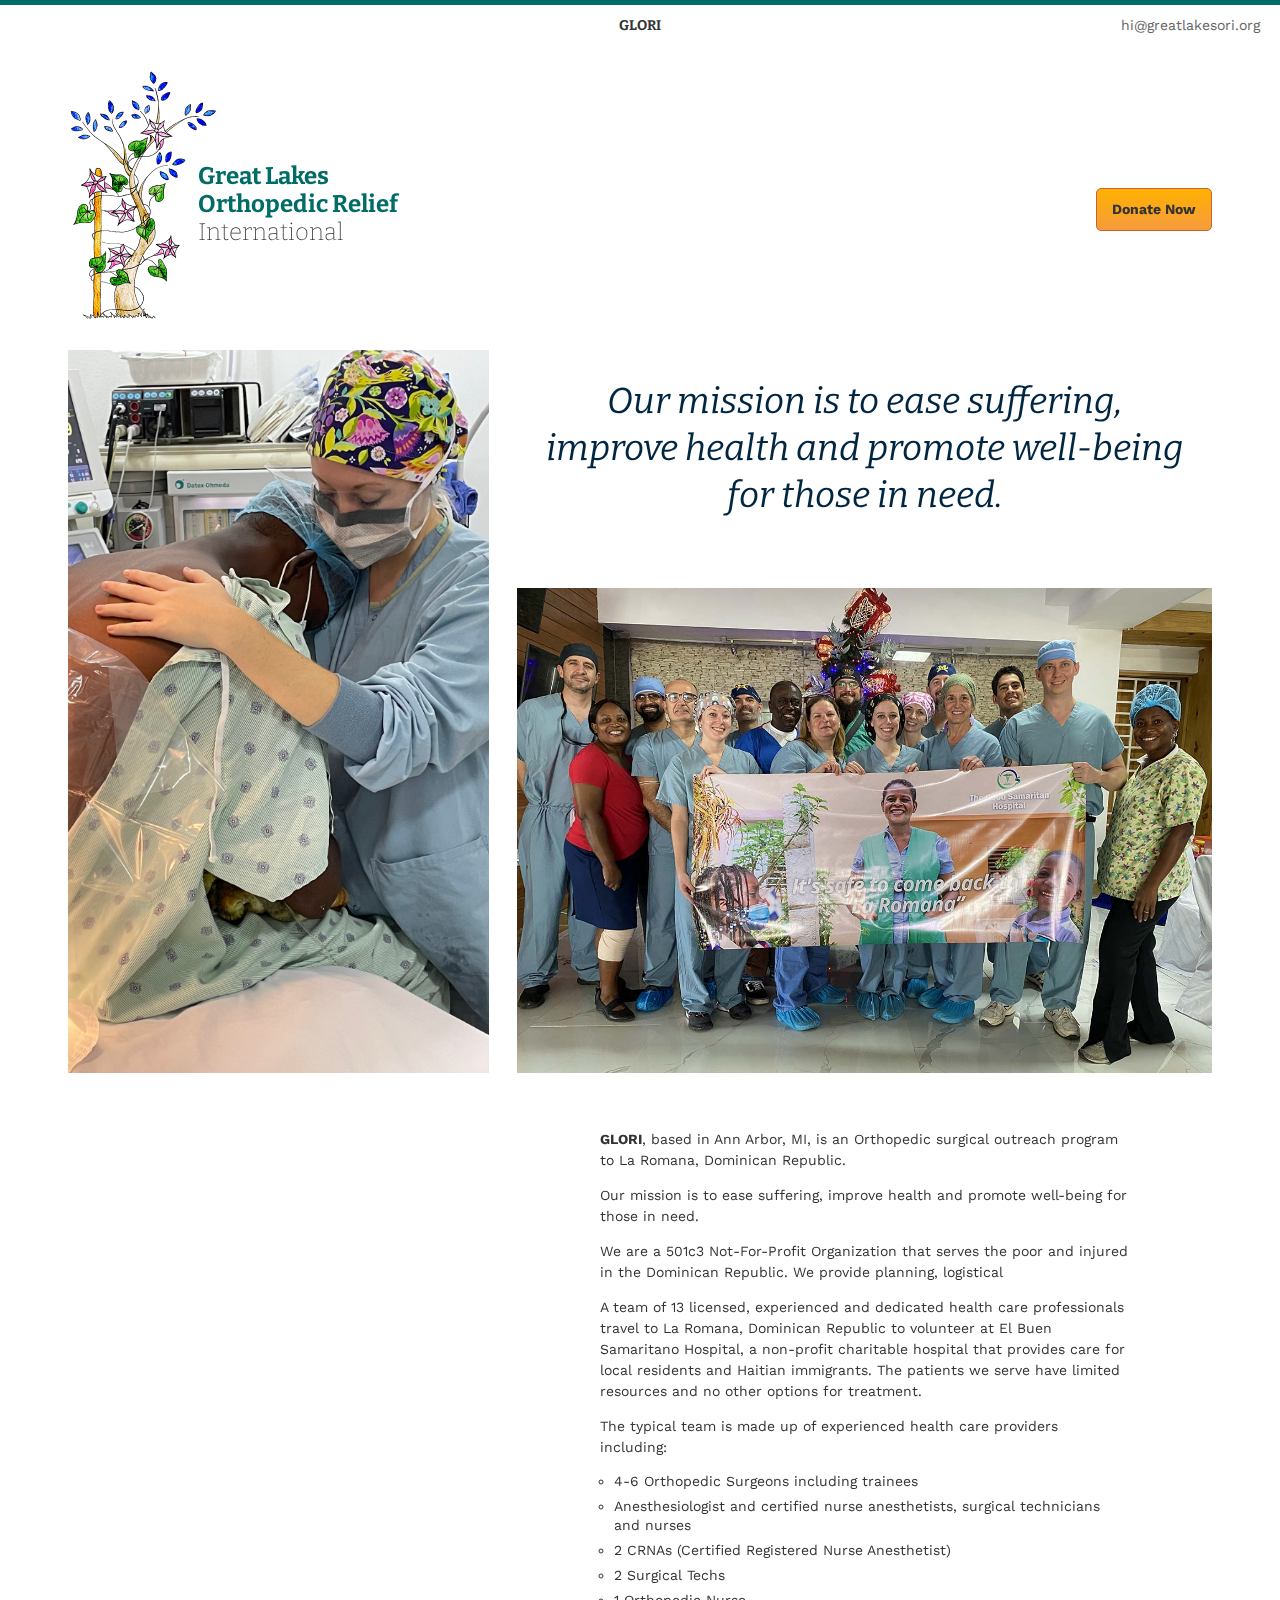
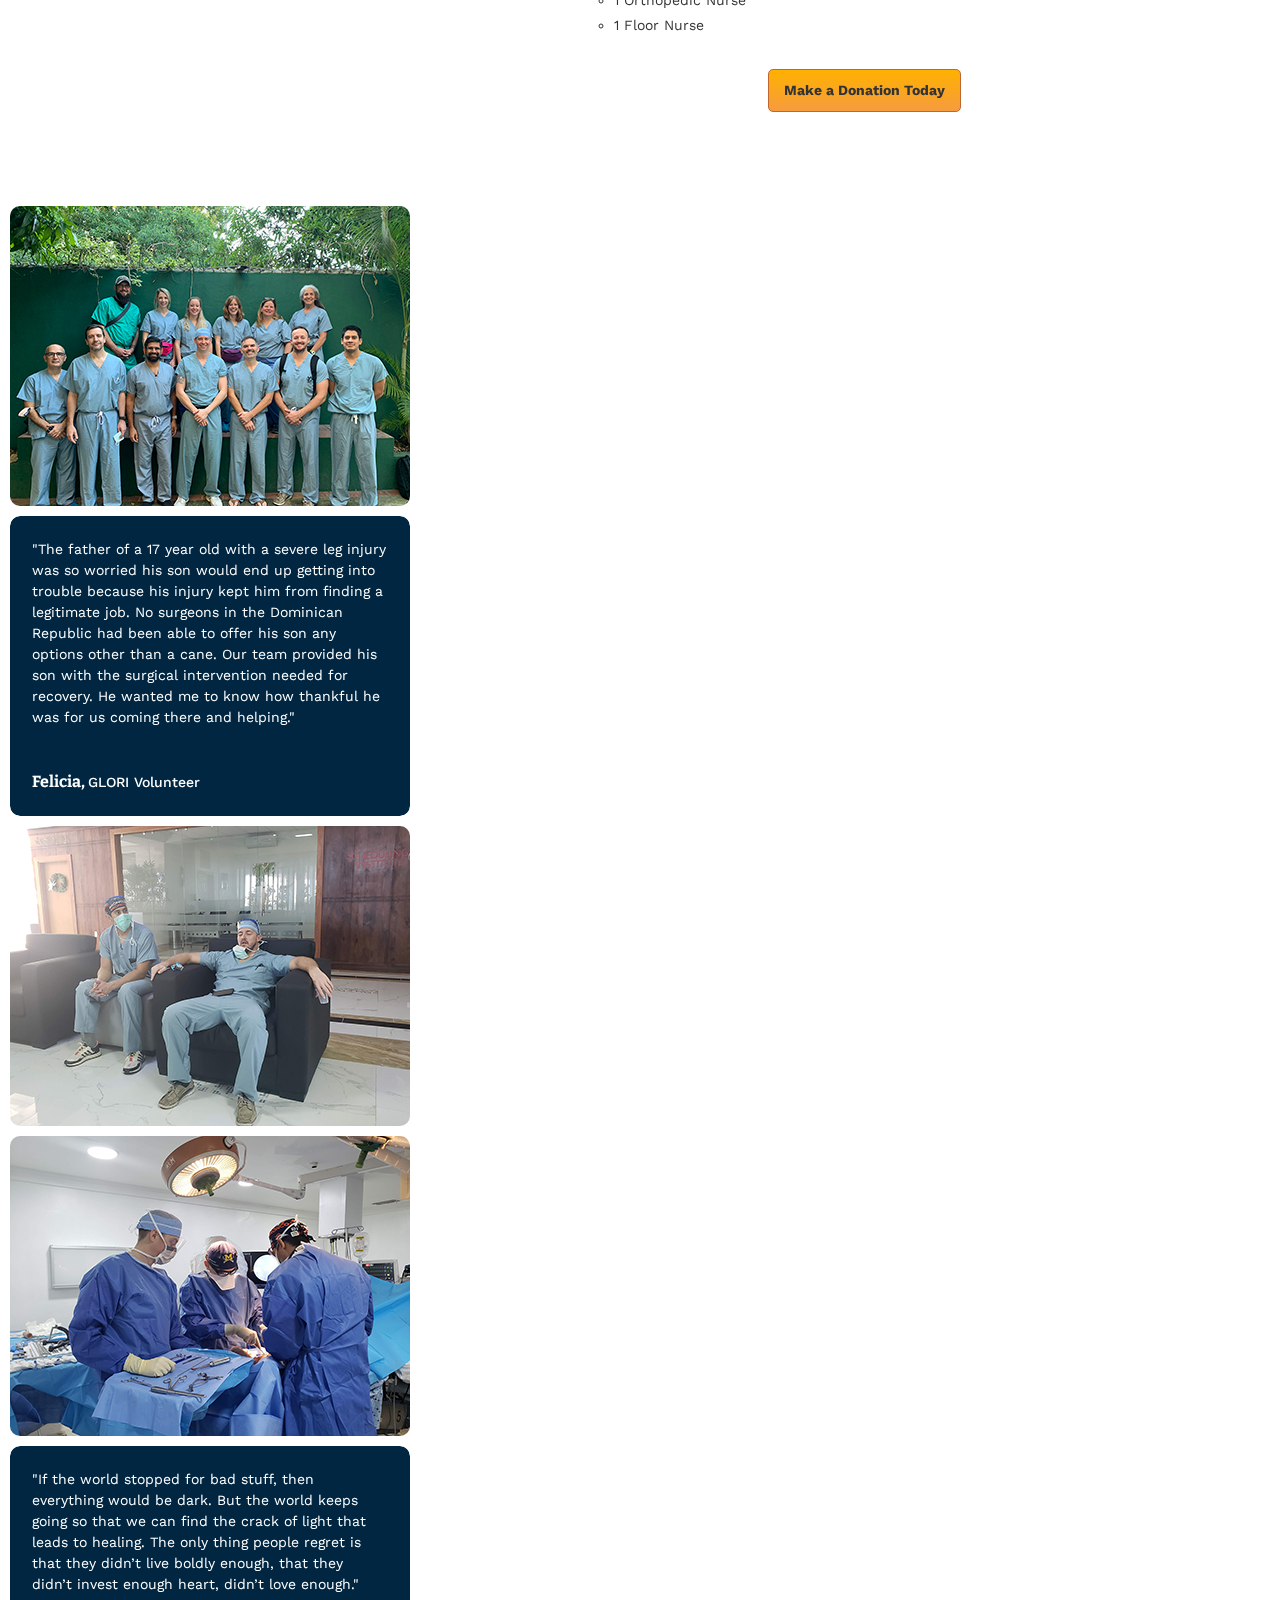
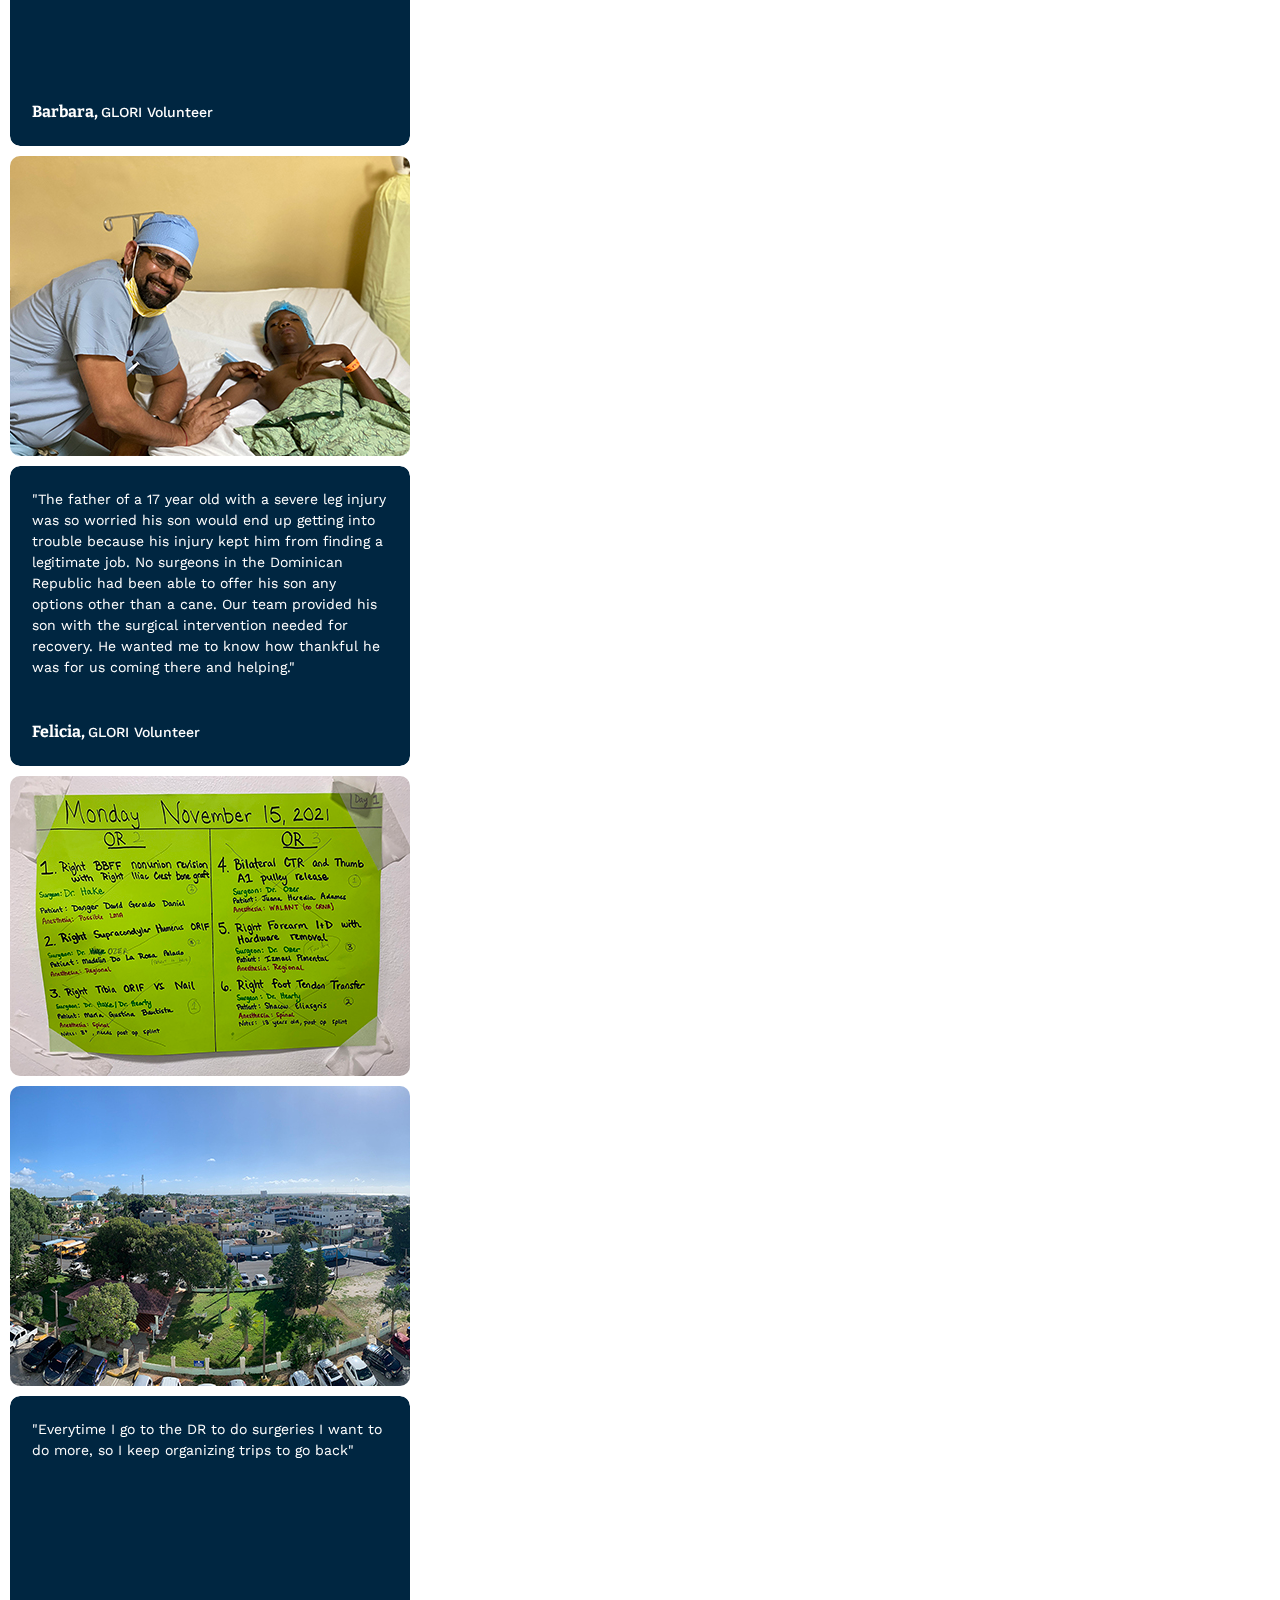
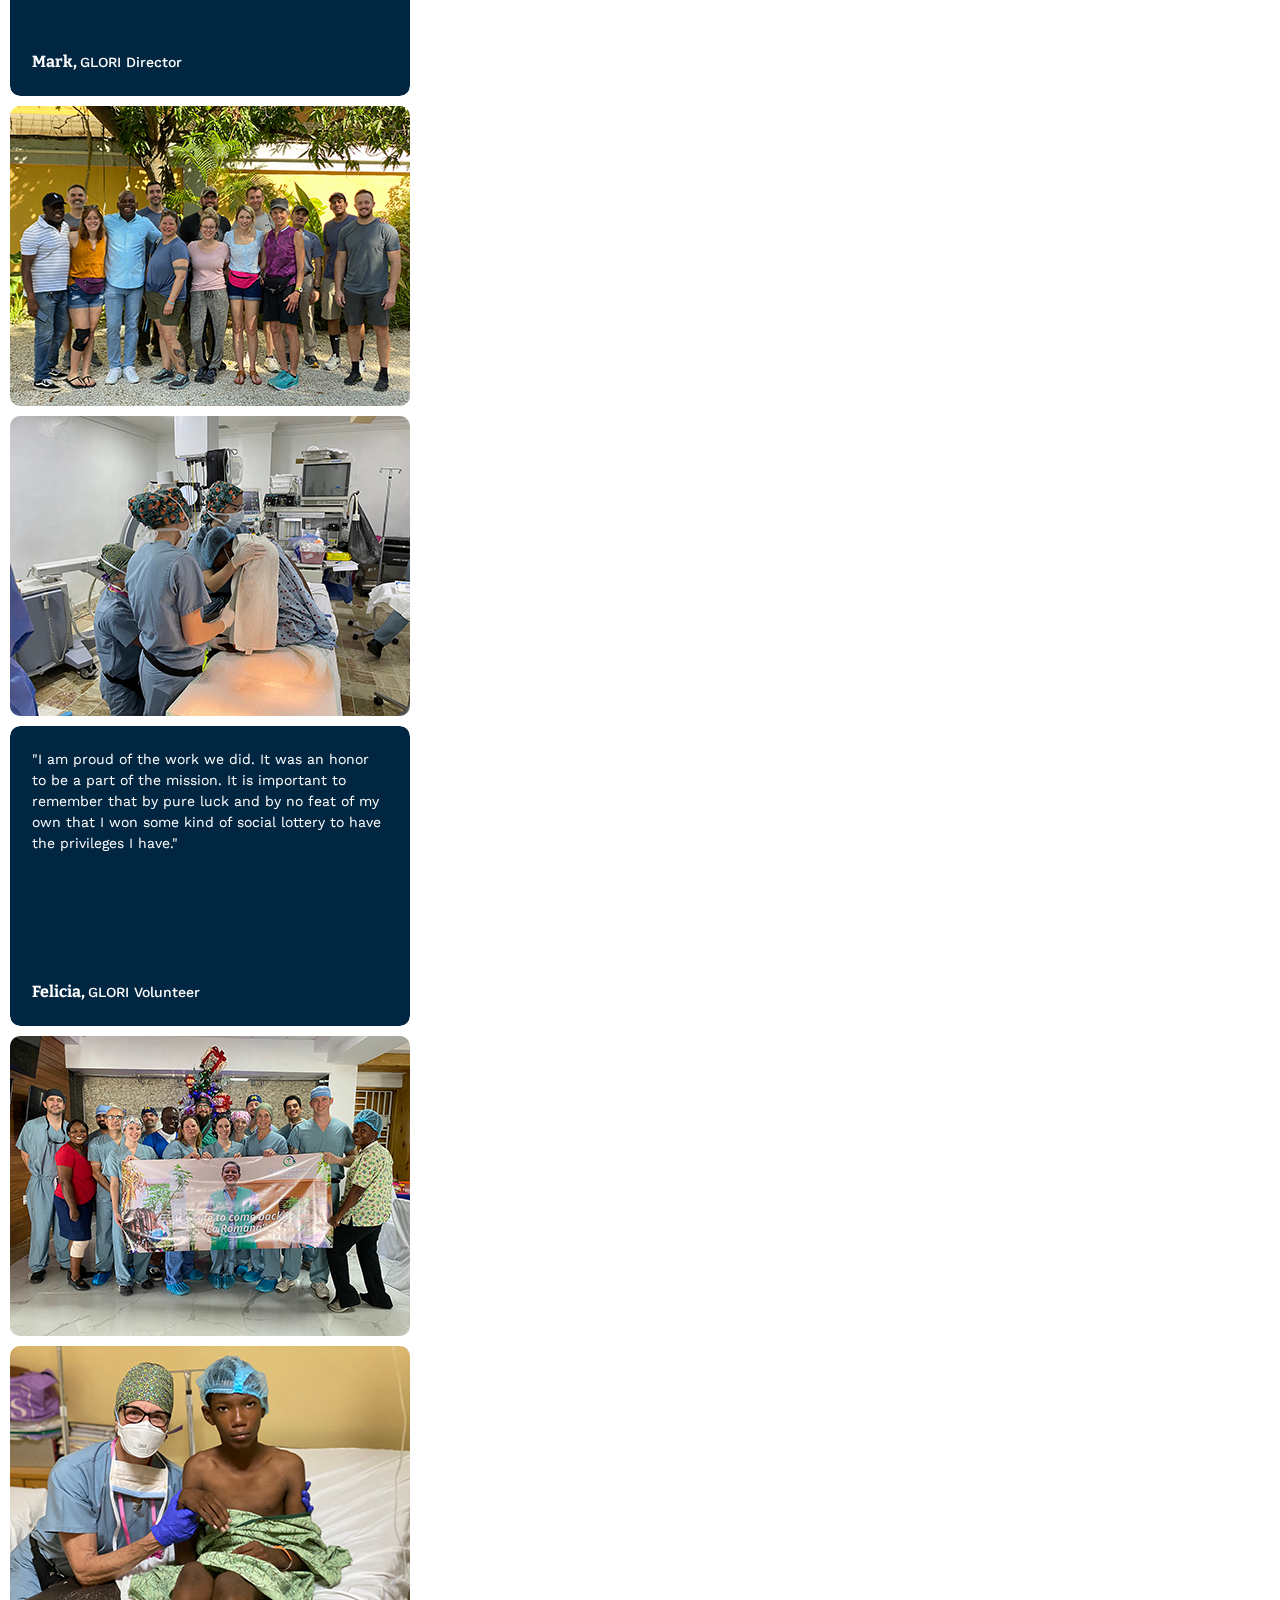
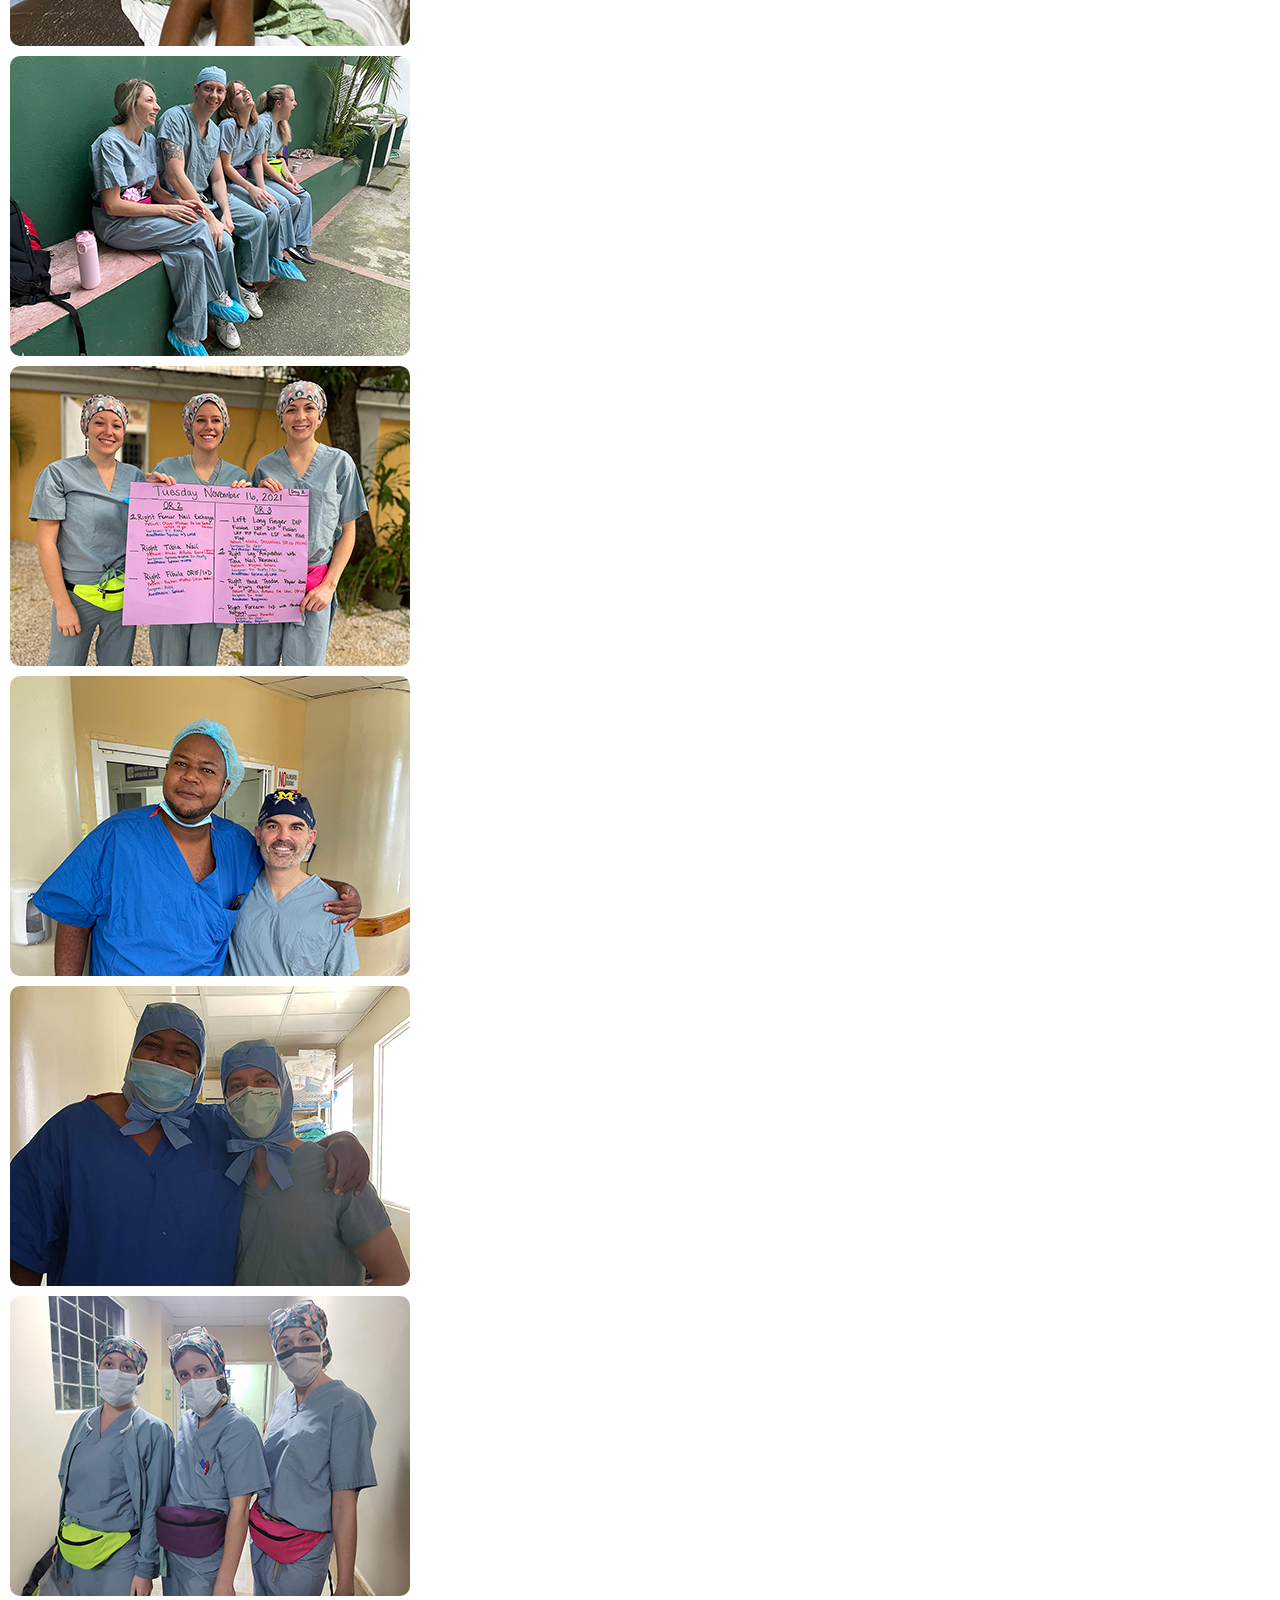
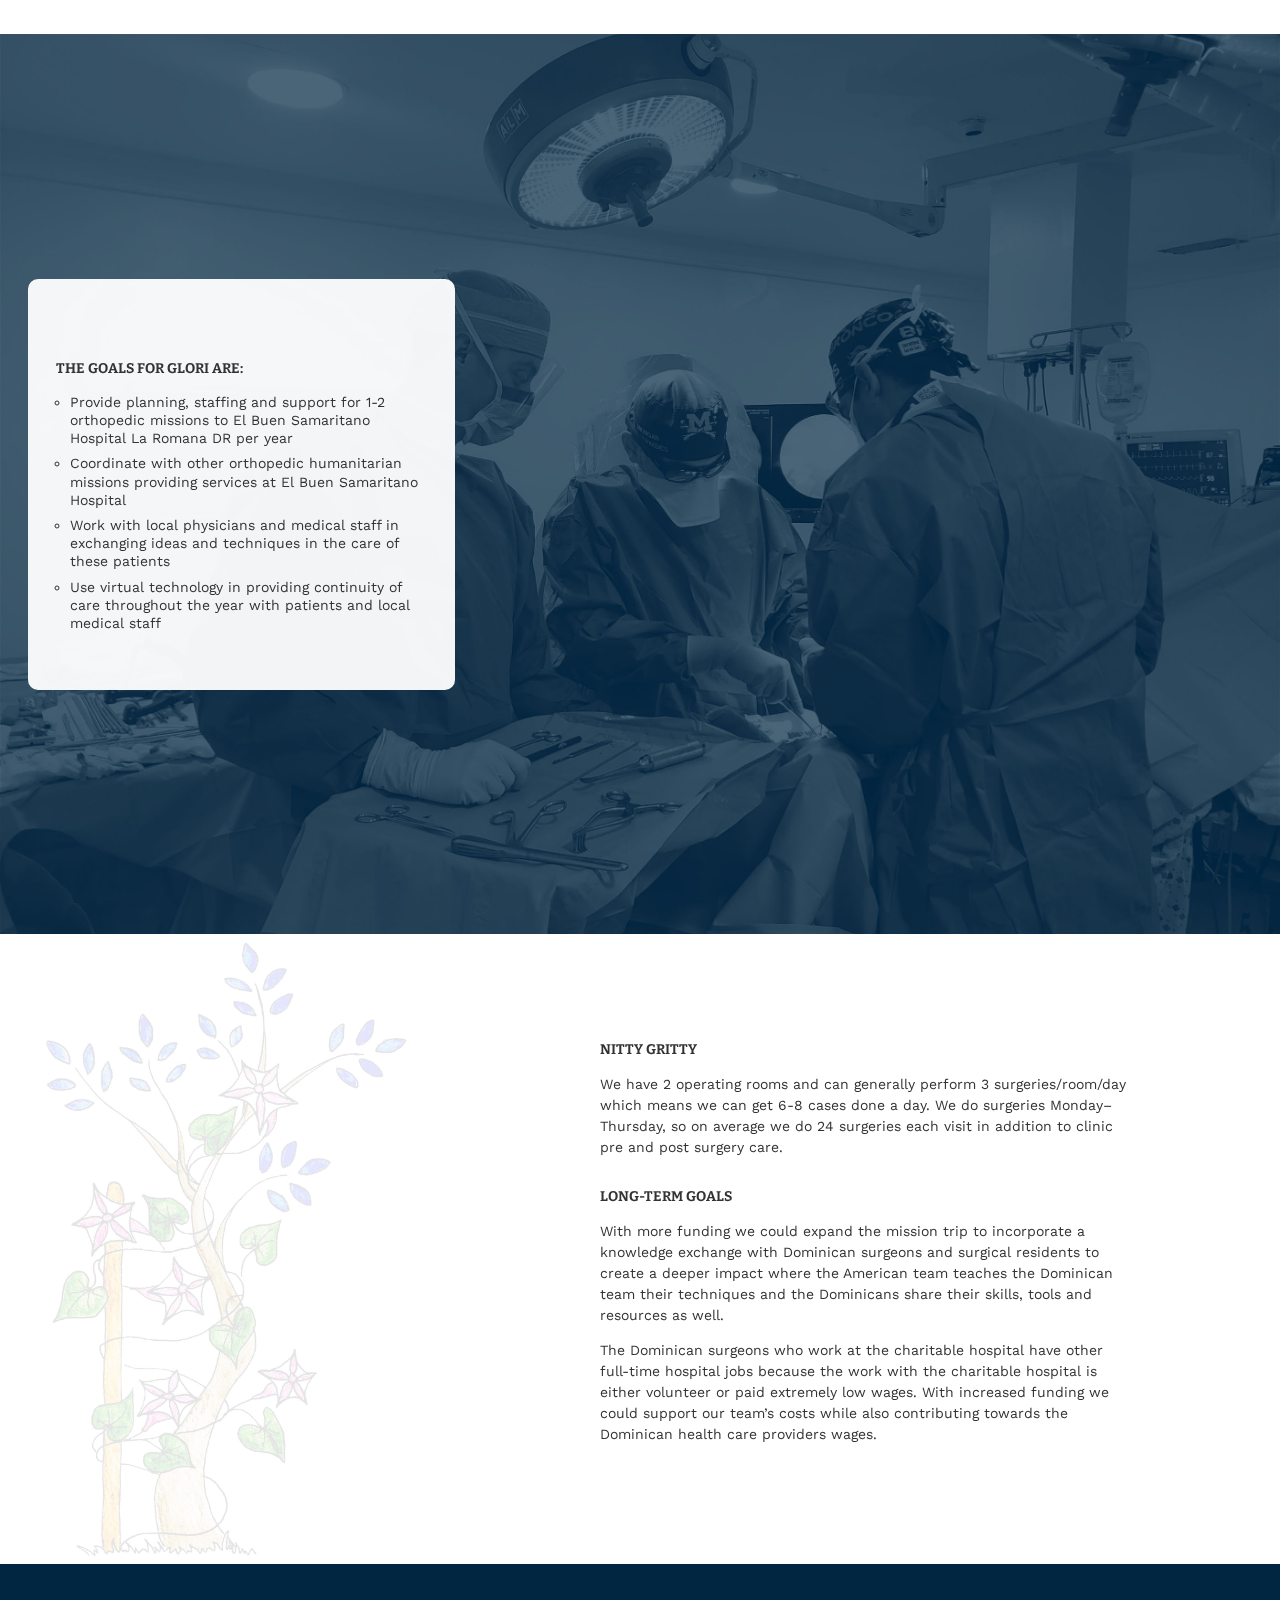
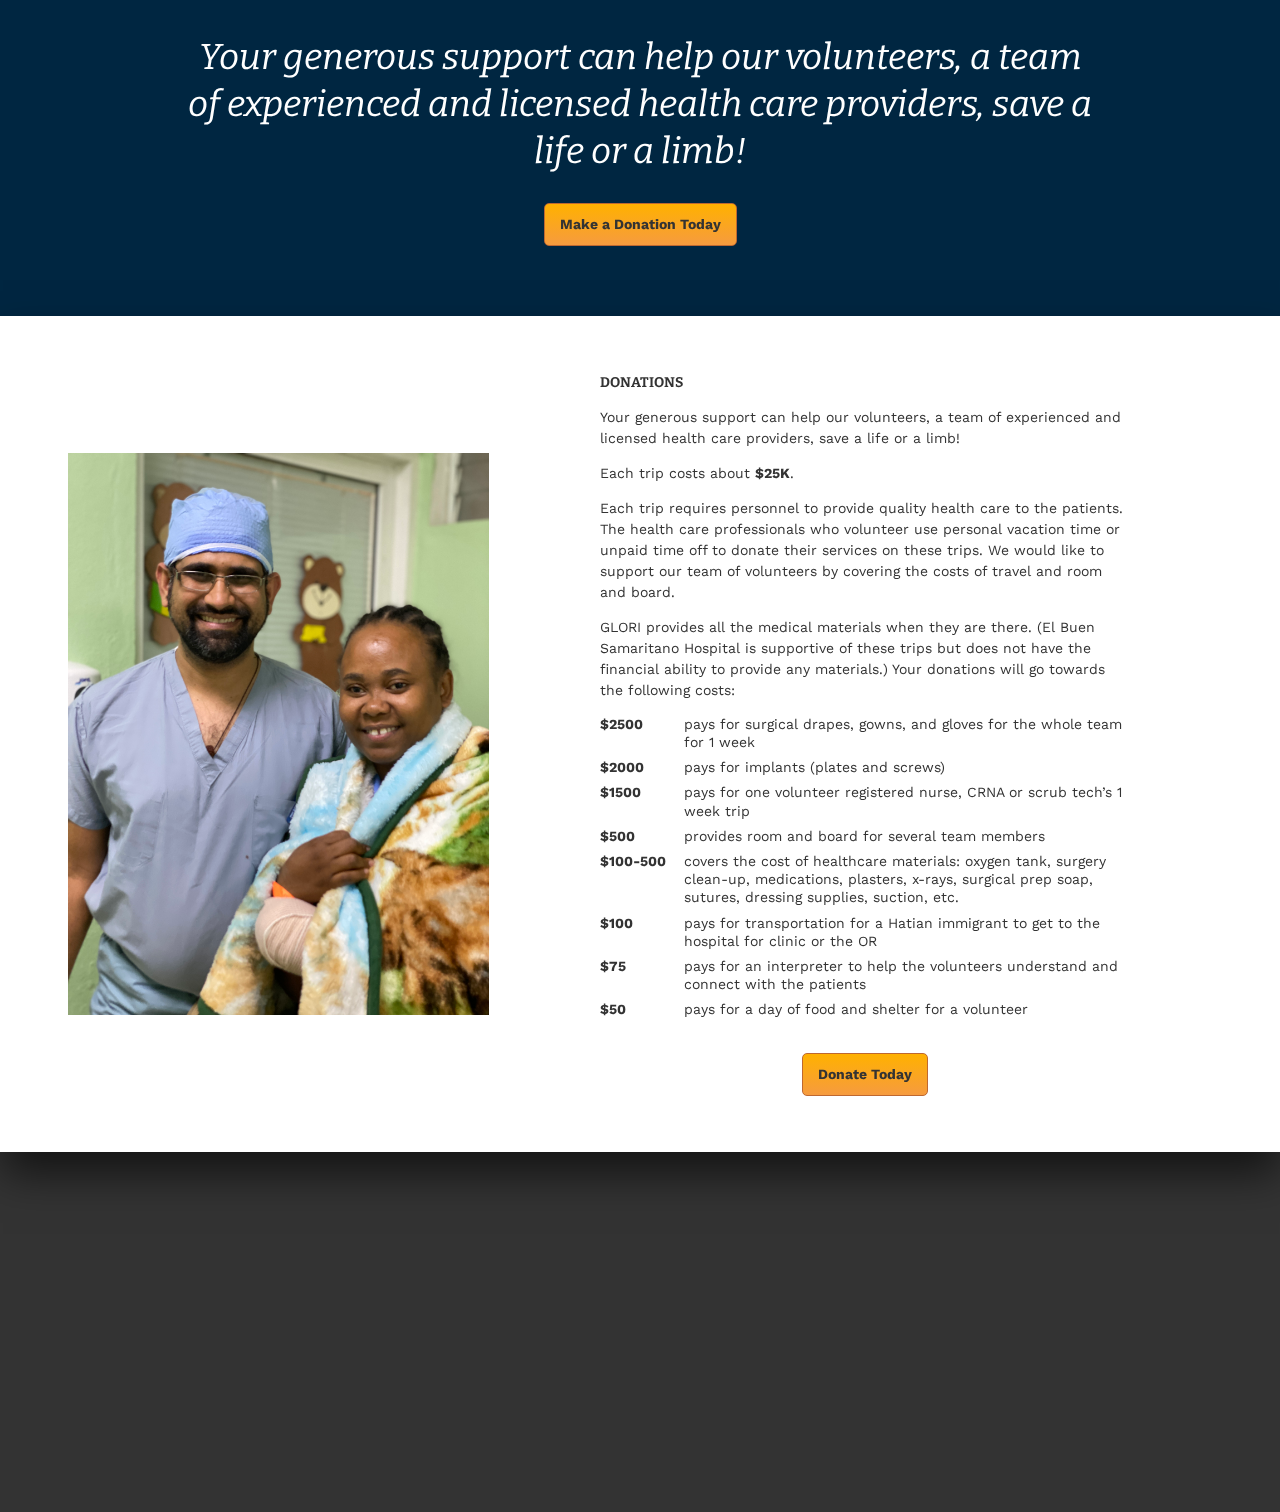
==== index.html @ 38603eef "first commit" ====
<!DOCTYPE html>
<html lang="en">
  <head>
    <meta charset="UTF-8" />
    <meta http-equiv="X-UA-Compatible" content="IE=edge" />
    <meta name="viewport" content="width=device-width, initial-scale=1.0" />
    <link rel="stylesheet" href="css/base.css" />
    <link
      rel="stylesheet"
      href="https://unpkg.com/flickity@2/dist/flickity.min.css"
    />
    <link
      rel="stylesheet"
      href="https://unpkg.com/flickity-fullscreen@2/fullscreen.css"
    />

    <link rel="stylesheet" href="css/styles.css" />
    <title>Great Lakes Orthopedic Relief International</title>
  </head>
  <body>
    <nav>
      <h2 class="name">GLORI</h2>
      <a
        href="mailto:hi@greatlakesori.org?subject=GLORI%3A%20Great%20Lakes%20Orthopedic%20Relief%20Internationl"
        >hi@greatlakesori.org</a
      >
    </nav>
    <main>
      <div class="page">
        <header class="max-width">
          <div class="logo">
            <img src="/assets/logo.png" alt="GLORI Logo" />
            <h1>
              Great Lakes <br />Orthopedic Relief<br />
              <span class="int">International</span>
            </h1>
          </div>

          <a
            href="https://www.paypal.com/donate/?hosted_button_id=SS9TDSEBS4SQ6"
            target="_blank"
            class="button"
            >Donate Now</a
          >
        </header>
      </div>

      <div class="page">
        <div class="grid max-width">
          <img class="tender" src="assets/01.jpg" alt="Tender Moment" />
          <img
            class="safe"
            src="assets/safetocomeback.jpg"
            alt="Safe to come back"
          />
          <div class="mission">
            <p>
              Our mission is to ease suffering, improve health and promote
              well-being for those in need.
            </p>
          </div>
          <div class="about-text">
            <p>
              <strong>GLORI</strong>, based in Ann Arbor, MI, is an Orthopedic
              surgical outreach program to La Romana, Dominican Republic.
            </p>

            <p>
              Our mission is to ease suffering, improve health and promote
              well-being for those in need.
            </p>

            <p>
              We are a 501c3 Not-For-Profit Organization that serves the poor
              and injured in the Dominican Republic. We provide planning,
              logistical
            </p>
            <p>
              A team of 13 licensed, experienced and dedicated health care
              professionals travel to La Romana, Dominican Republic to volunteer
              at El Buen Samaritano Hospital, a non-profit charitable hospital
              that provides care for local residents and Haitian immigrants. The
              patients we serve have limited resources and no other options for
              treatment.
            </p>
            <p>
              The typical team is made up of experienced health care providers
              including:
            </p>
            <ul>
              <li>4-6 Orthopedic Surgeons including trainees</li>
              <li>
                Anesthesiologist and certified nurse anesthetists, surgical
                technicians and nurses
              </li>
              <li>2 CRNAs (Certified Registered Nurse Anesthetist)</li>
              <li>2 Surgical Techs</li>
              <li>1 Orthopedic Nurse</li>
              <li>1 Floor Nurse</li>
            </ul>

            <div class="donate margin-center">
              <a
                href="https://www.paypal.com/donate/?hosted_button_id=SS9TDSEBS4SQ6"
                target="_blank"
                class="button"
                >Make a Donation Today</a
              >
            </div>
          </div>
        </div>
      </div>

      <div class="page">
        <section class="slideshow">
          <div class="main-carousel"></div>
        </section>
      </div>

      <div class="page">
        <section class="donate-section">
          <div class="goals">
            <div class="goals-container">
              <h3>The goals for GLORI are:</h3>
              <ul>
                <li>
                  Provide planning, staffing and support for 1-2 orthopedic
                  missions to El Buen Samaritano Hospital La Romana DR per year
                </li>

                <li>
                  Coordinate with other orthopedic humanitarian missions
                  providing services at El Buen Samaritano Hospital
                </li>

                <li>
                  Work with local physicians and medical staff in exchanging
                  ideas and techniques in the care of these patients
                </li>

                <li>
                  Use virtual technology in providing continuity of care
                  throughout the year with patients and local medical staff
                </li>
              </ul>
            </div>
          </div>
        </section>
      </div>

      <div class="page">
        <section class="max-width nitty-gritty">
          <div class="more-info">
            <h3>Nitty Gritty</h3>

            <p>
              We have 2 operating rooms and can generally perform 3
              surgeries/room/day which means we can get 6-8 cases done a day. We
              do surgeries Monday–Thursday, so on average we do 24 surgeries
              each visit in addition to clinic pre and post surgery care.
            </p>
            <h3>Long-term Goals</h3>
            <p>
              With more funding we could expand the mission trip to incorporate
              a knowledge exchange with Dominican surgeons and surgical
              residents to create a deeper impact where the American team
              teaches the Dominican team their techniques and the Dominicans
              share their skills, tools and resources as well.
            </p>
            <p>
              The Dominican surgeons who work at the charitable hospital have
              other full-time hospital jobs because the work with the charitable
              hospital is either volunteer or paid extremely low wages. With
              increased funding we could support our team’s costs while also
              contributing towards the Dominican health care providers wages.
            </p>
          </div>
        </section>
      </div>

      <section class="quote">
        <p>
          Your generous support can help our volunteers, a team of experienced
          and licensed health care providers, save a life or a limb!
        </p>
        <div class="donate margin-center">
          <a
            href="https://www.paypal.com/donate/?hosted_button_id=SS9TDSEBS4SQ6"
            target="_blank"
            class="button"
            >Make a Donation Today</a
          >
        </div>
      </section>
      <div class="page">
        <section class="grid max-width">
          <img
            class="smiles"
            src="assets/02_donation.JPG"
            alt="Doctor smiles with patient"
          />
          <div class="about-text">
            <h3>Donations</h3>
            <p>
              Your generous support can help our volunteers, a team of
              experienced and licensed health care providers, save a life or a
              limb!
            </p>

            <p>Each trip costs about <strong>$25K</strong>.</p>

            <p>
              Each trip requires personnel to provide quality health care to the
              patients. The health care professionals who volunteer use personal
              vacation time or unpaid time off to donate their services on these
              trips. We would like to support our team of volunteers by covering
              the costs of travel and room and board.
            </p>

            GLORI provides all the medical materials when they are there. (El
            Buen Samaritano Hospital is supportive of these trips but does not
            have the financial ability to provide any materials.) Your donations
            will go towards the following costs:

            <ul class="costs-table">
              <li class="costs-container">
                <div class="cost">$2500</div>
                <div class="item">
                  pays for surgical drapes, gowns, and gloves for the whole team
                  for 1 week
                </div>
              </li>

              <li class="costs-container">
                <div class="cost">$2000</div>
                <div class="item">pays for implants (plates and screws)</div>
              </li>

              <li class="costs-container">
                <div class="cost">$1500</div>
                <div class="item">
                  pays for one volunteer registered nurse, CRNA or scrub tech’s
                  1 week trip
                </div>
              </li>

              <li class="costs-container">
                <div class="cost">$500</div>
                <div class="item">
                  provides room and board for several team members
                </div>
              </li>

              <li class="costs-container">
                <div class="cost">$100-500</div>
                <div class="item">
                  covers the cost of healthcare materials: oxygen tank, surgery
                  clean-up, medications, plasters, x-rays, surgical prep soap,
                  sutures, dressing supplies, suction, etc.
                </div>
              </li>

              <li class="costs-container">
                <div class="cost">$100</div>
                <div class="item">
                  pays for transportation for a Hatian immigrant to get to the
                  hospital for clinic or the OR
                </div>
              </li>

              <li class="costs-container">
                <div class="cost">$75</div>
                <div class="item">
                  pays for an interpreter to help the volunteers understand and
                  connect with the patients
                </div>
              </li>

              <li class="costs-container">
                <div class="cost">$50</div>
                <div class="item">
                  pays for a day of food and shelter for a volunteer
                </div>
              </li>
            </ul>
            <div class="donate margin-center">
              <a
                href="https://www.paypal.com/donate/?hosted_button_id=SS9TDSEBS4SQ6"
                target="_blank"
                class="button"
                >Donate Today</a
              >
            </div>
          </div>
        </section>
      </div>
    </main>
    <footer>
      <div class="email">
        Email us at
        <a
          href="mailto:hi@greatlakesori.org?subject=GLORI%3A%20Great%20Lakes%20Orthopedic%20Relief%20Internationl"
          >hi@greatlakesori.org</a
        >
      </div>
      <div class="attribution">
        © 2022 Great Lakes Orthopedic Relief International
      </div>
    </footer>

    <div class="modal">
      <img src="" alt="" class="large-modal-image" />
    </div>

    <script type="text/javascript" src="/slideData.js"></script>
    <script src="https://unpkg.com/flickity@2/dist/flickity.pkgd.min.js"></script>
    <script src="https://unpkg.com/flickity-fullscreen@2/fullscreen.js"></script>

    <script type="text/javascript" src="/js/script.js"></script>
  </body>
</html>
---- css/base.css ----
html,
body,
div,
span,
applet,
object,
iframe,
h1,
h2,
h3,
h4,
h5,
h6,
p,
blockquote,
pre,
a,
abbr,
acronym,
address,
big,
cite,
code,
del,
dfn,
em,
img,
ins,
kbd,
q,
s,
samp,
small,
strike,
strong,
sub,
sup,
tt,
var,
b,
u,
i,
center,
dl,
dt,
dd,
ol,
ul,
li,
fieldset,
form,
label,
legend,
table,
caption,
tbody,
tfoot,
thead,
tr,
th,
td,
article,
aside,
canvas,
details,
embed,
figure,
figcaption,
footer,
header,
hgroup,
menu,
nav,
output,
ruby,
section,
summary,
time,
mark,
audio,
video {
  margin: 0;
  padding: 0;
  border: 0;
  font-size: 100%;
  font: inherit;
  vertical-align: baseline;
}

article,
aside,
details,
figcaption,
figure,
footer,
header,
hgroup,
menu,
nav,
section {
  display: block;
}
body {
  line-height: 1;
}
ol,
ul {
  list-style: none;
}
blockquote,
q {
  quotes: none;
}
blockquote:before,
blockquote:after,
q:before,
q:after {
  content: "";
  content: none;
}
table {
  border-collapse: collapse;
  border-spacing: 0;
}

img,
iframe {
  vertical-align: bottom;
  max-width: 100%;
}

input,
textarea,
select {
  font: inherit;
}

* {
  -webkit-box-sizing: border-box;
  -moz-box-sizing: border-box;
  box-sizing: border-box;
  -webkit-font-smoothing: antialiased;
  -moz-osx-font-smoothing: grayscale;
  text-rendering: optimizeLegibility;
}
---- css/styles.css ----
@import url("https://fonts.googleapis.com/css2?family=Bitter:ital,wght@0,200;0,400;0,700;1,200;1,500&family=Work+Sans:ital,wght@0,400;0,700;1,300;1,400&display=swap");

* {
  margin: 0;
  padding: 0;
  box-sizing: border-box;
}

body,
html {
  font-family: "Work Sans", sans-serif;
  font-size: 14px;
  line-height: 1.5;
  color: #333;
  background-color: #333333;
}

.max-width {
  max-width: 1200px;
  margin-left: auto;
  margin-right: auto;
}

.margin-center {
  display: flex;
  justify-content: center;
}

a {
  text-decoration: none;
  color: #333;
}

p {
  font-size: 1em;
  line-height: 1.5;
  color: #333;
  margin-bottom: 1rem;
}

h3 {
  font-family: "Bitter", serif;
  margin-bottom: 1rem;
  margin-top: 2rem;
  font-weight: 700;
  text-transform: uppercase;
}

strong {
  font-weight: 700;
}

nav {
  border-top: 5px solid #006c67;
  padding: 10px 20px;
  font-size: 14px;
  display: grid;
  grid-template-columns: 1fr 1fr 1fr;
  position: fixed;
  top: 0;
  left: 0;
  width: 100%;
  z-index: 12;
  background-color: #fff;
}

nav h2 {
  font-family: "Bitter", serif;
  font-weight: 700;
  grid-column: 2;
  text-align: center;
}

nav a {
  color: #646464;
  text-align: right;
}

main {
  position: relative;
  margin-bottom: 40vh;
  z-index: 11;
}

header {
  margin-top: 40px;
  display: flex;
  justify-content: space-between;
  align-items: center;
  padding: 2em;
}

@media (max-width: 550px) {
  header {
    flex-direction: column;
    align-items: left;
  }

  header a.button {
    width: unset;
  }

  p {
    font-size: 16px;
  }

  /* a.button {
    width: 100%;
    text-align: center;
  } */

  .margin-center {
    width: 100%;
  }

  header .logo {
    margin-top: 20px;
  }
}

header img {
  width: 150px;
}

header .logo h1 {
  font-family: "Bitter", serif;
  font-weight: 700;
  font-size: 24px;
  line-height: 1.16;
  color: #006c67;
}

header div.logo h1 span.int {
  font-weight: 200;
  color: #333;
}

.logo {
  display: flex;
  align-items: center;
}

.logo h1 {
  margin-bottom: -20px;
  margin-left: -20px;
}

a.button {
  margin-top: 2em;

  display: inline-block;
  padding: 10px 15px;
  border: 1px solid #be6830;
  border-radius: 5px;

  font-size: 14px;
  font-weight: 700;

  background: linear-gradient(
    180deg,
    rgba(255, 177, 0, 1) 0%,
    rgba(246, 155, 63, 1) 100%
  );
}

a:active.button {
  transform: scale(0.95);
}

section.quote {
  width: 100%;
  display: flex;
  flex-direction: column;
  justify-content: space-between;
  place-items: center;
  padding: 70px 5vw;
  background-color: #002641;
}

.quote p {
  max-width: 40ch;
  font-family: "Bitter", serif;
  /* font-size: 3vw; */
  font-size: clamp(1.5em, 4vw, 36px);

  font-style: italic;
  line-height: 1.3;
  color: #fff;
  text-align: center;

  margin: 0;
}

@media (max-width: 750px) {
  .quote p {
    max-width: 40ch;
    font-family: "Bitter", serif;
    font-size: 4vw;
    font-style: italic;
    line-height: 1.3;
    color: #fff;
    text-align: center;
  }
}

section.donate-section {
  display: grid;
  grid-template-columns: 1fr 1.65fr;

  place-items: center;

  min-height: 100vh;
  width: 100vw;
  padding: 5vw 0;

  background-image: url(../assets/02_blue_background.jpg);
  background-repeat: no-repeat;
  background-size: cover;
}

@media (max-width: 750px) {
  section.donate-section {
    grid-template-columns: 1fr;
  }

  .about-text {
    padding-bottom: 70px;
  }
}

.goals {
  grid-column: 1;
  padding: 2em;
}

.goals-container {
  background-color: rgba(255, 255, 255, 0.95);
  padding: 4vw 2em;
  border-radius: 10px;
  max-width: 65ch;
}

ul {
  list-style: circle;
  padding-left: 1em;
}

li {
  padding: 0;
  line-height: 1.3;
  margin-bottom: 0.5em;
}

img {
  width: 100%;
}

.slideshow {
  padding: 2em 0;
}

.nitty-gritty {
  background-image: url(../assets/GLORI_bg.jpg);
  background-repeat: no-repeat;
  background-size: contain;
  background-position: bottom left;
  padding: 4vw 0;
  min-height: 70vh;
  display: grid;
  grid-template-columns: 1fr 1.65fr;
  gap: 2em;
  padding: 0 2em;
}

@media (max-width: 750px) {
  section.slideshow {
    grid-template-columns: 1fr;
  }
}

.main-carousel {
  grid-column: span 2;
}

.more-info {
  grid-column: 2;
  padding: 2em;
  padding-bottom: 4em;
  max-width: 65ch;
  margin: auto;
}

/* smaller, dark, rounded square */
.flickity-button {
  background: #333;
}
.flickity-button:hover {
  border: 1px solid #be6830;
  background: linear-gradient(
    180deg,
    rgba(255, 177, 0, 1) 0%,
    rgba(246, 155, 63, 1) 100%
  );
}

.flickity-prev-next-button {
  width: 30px;
  height: 30px;
  border-radius: 5px;
}
/* icon color */
.flickity-button-icon {
  fill: white;
}

.carousel-cell {
  height: 300px;
  margin: 10px;

  color: #fff;
}

div.snippit {
  background-color: #002641;
}

.carousel-cell {
  width: 400px;
  height: 300px;
  border-radius: 10px !important;
  overflow: hidden;
}

.carousel-cell img {
  height: 100%;
  width: 100%;
  object-fit: cover;
  transition: all 0.5s ease-in-out;
  cursor: pointer;
}

.carousel-cell img:hover {
  transform: scale(1.2);
  transition: all 0.25s ease-out;
}

.carousel-container {
  height: 100%;
  padding: 1.6em;
  display: flex;
  flex-direction: column;
  justify-content: center;
}

.carousel-container h2 {
  font-family: "Bitter", serif;
  font-weight: 200;
  font-size: 16px;
  font-weight: 700;
  display: inline;
  width: max-content;
}

.snippit {
  display: flex;
  flex-direction: column;
  justify-content: space-between;
  border-radius: 10px !important;
}

.carousel-container h3 {
  font-family: "Work Sans", sans-serif !important;
  font-weight: 500;
  width: max-content;
  display: inline;
  font-family: "Bitter", serif;
  font-size: 1em;
  text-transform: capitalize;
}

p.carousel-quote {
  color: #fff;
  font-size: 14px;
  max-width: 45ch;
}

@media (max-width: 750px) {
  .carousel-cell {
    width: auto;
    height: 300px;
  }

  .carousel-container {
    padding: 50px;
  }
}

ul.costs-table {
  list-style: none;
  padding-left: 0;
  margin-top: 1em;
}

ul.costs-table li.costs-container {
  margin: 0 0 0.5em 0;
  padding: 0;
  display: grid;
  grid-template-columns: 6em 1fr;
}

.cost {
  font-weight: 700;
}

section,
header,
.grid {
  background-color: #fff;
}

footer {
  z-index: 10;
  height: 40vh;
  padding: 10vw 5vw;
  width: 100%;
  background-color: #333333;
  color: #bebebe;
  display: flex;
  flex-direction: column;
  align-items: center;
  justify-content: space-around;
  position: fixed;
  bottom: 0;
  left: 0;
}

footer .email {
  font-size: clamp(1.5em, 5vw, 36px);
  font-family: "Bitter", serif;
  font-style: italic;
  font-weight: 500;
}

footer .email a {
  color: #bebebe;
  display: inline-block;
  border-bottom: 1px solid #bebebe;
  font-weight: 200;
}

.attribution {
  position: absolute;
  bottom: 10px;
  font-size: 10px;
}

/* INTRO */

.grid {
  display: grid;
  grid-template-columns: 1fr 1.65fr;
  /* grid-template-rows: 1fr 1fr; */
  gap: 2em;
  padding: 0 2em;
  align-items: center;
}

.grid img {
  object-fit: cover;
  height: 100%;
}

.mission {
  grid-column: 2;
  grid-row: 1;
  height: 100%;
  display: grid;
  place-items: center;
  padding: 2em;

  /* background-color: rgb(240, 240, 240); */
}

.mission p {
  line-height: 1;
  font-family: "Bitter", serif;
  font-size: clamp(1.5em, 5vw, 36px);

  font-style: italic;
  line-height: 1.3;
  text-align: center;
  color: #002641;
}

.tender {
  grid-row: span 2;
}

.about-text {
  grid-column: 2;
  padding: 2em;
  padding-bottom: 4em;
  max-width: 65ch;
  margin: auto;
}

.grid img.smiles {
  object-fit: contain !important;
  height: auto !important;
}

@media (max-width: 750px) {
  .about-text,
  .more-info {
    grid-column: span 2;
  }

  .tender {
    grid-row: span 1;
  }

  .safe {
    grid-column: span 2;
  }
}

@media (max-width: 480px) {
  .grid,
  .nitty-gritty {
    grid-template-columns: 1fr;
  }

  .safe,
  .mission,
  .tender,
  .about-text,
  .more-info {
    grid-column: 1;
  }
  .about-text,
  .more-info {
    padding: 1em 0 !important;
  }

  .nitty-gritty {
    padding: 2em;
  }
}

.page {
  width: 100vw;
  background-color: #fff;
}

div.page:last-of-type {
  box-shadow: 1px 23px 41px -2px rgba(0, 0, 0, 0.62);
  -webkit-box-shadow: 1px 23px 41px -2px rgba(0, 0, 0, 0.62);
  -moz-box-shadow: 1px 23px 41px -2px rgba(0, 0, 0, 0.62);
}

.modal {
  position: fixed;
  z-index: 100;
  height: 100vh;
  width: 100vw;
  background: rgba(0, 0, 0, 0.9);

  display: grid;
  place-items: center;
  opacity: 0;
  pointer-events: none;

  padding: 2em;

  transition: all 0.25s ease-out;
}

.modal.open {
  opacity: 1;
  pointer-events: all;
}

.large-modal-image {
  max-width: 60vw;
  height: auto;
  object-fit: contain;
  transform: scale(0.5);
  transition: all 0.25s ease-out;
}

.large-modal-image.open {
  transform: scale(1);
}

@media (max-width: 450px) {
  .large-modal-image {
    padding: 0;
    width: 100vw;
    height: auto;
  }
}
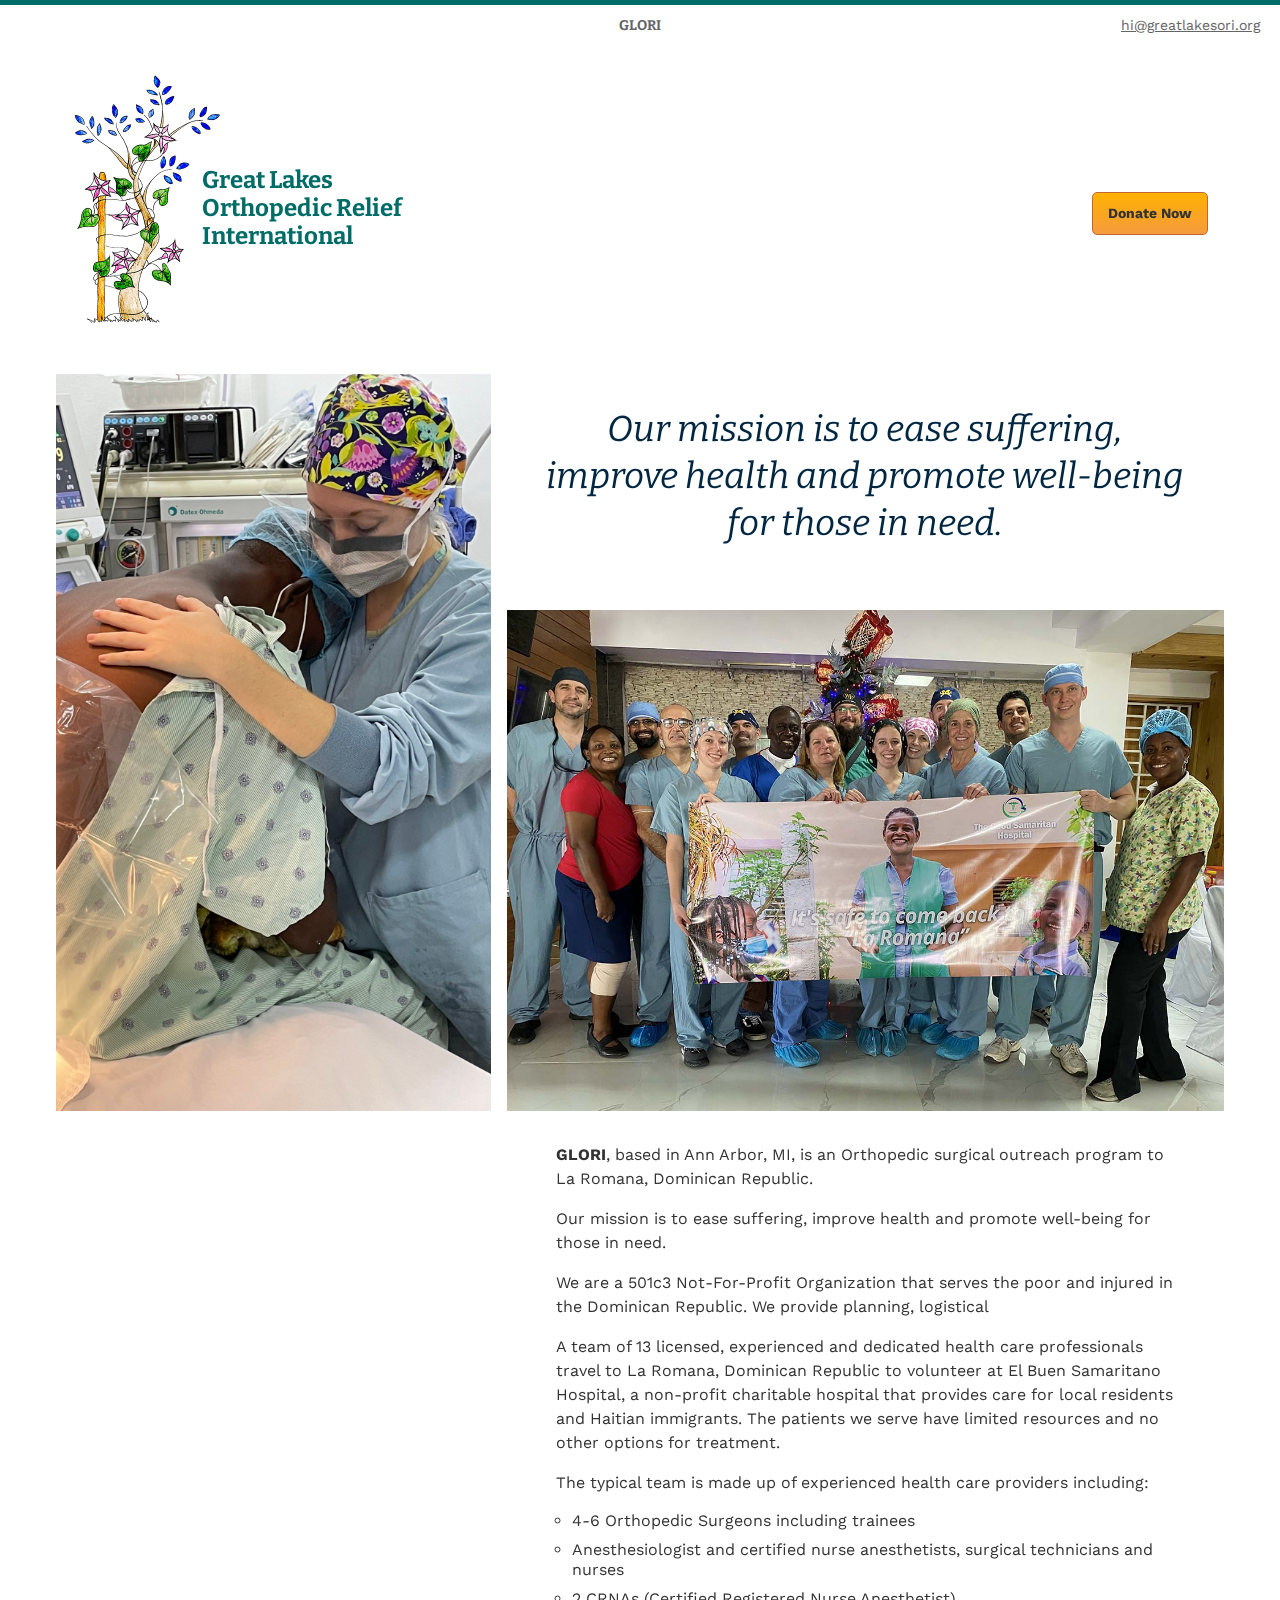
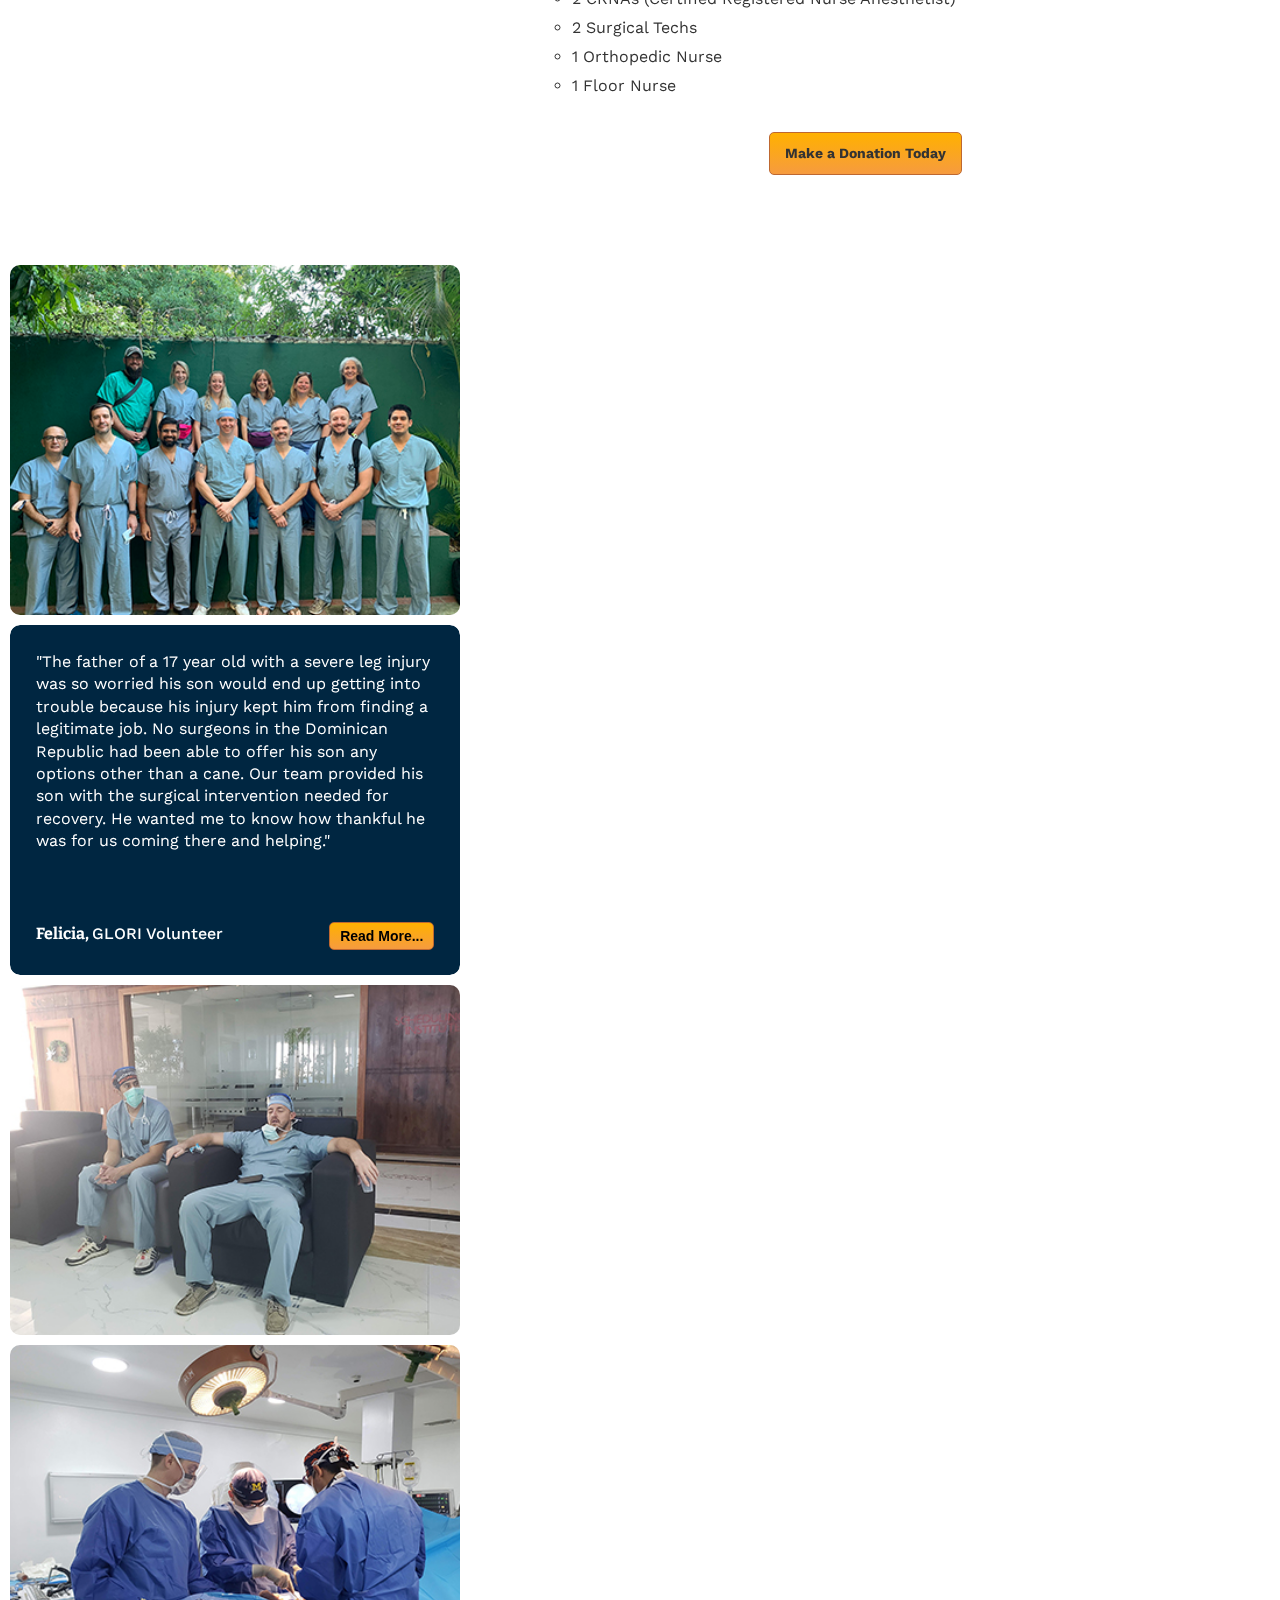
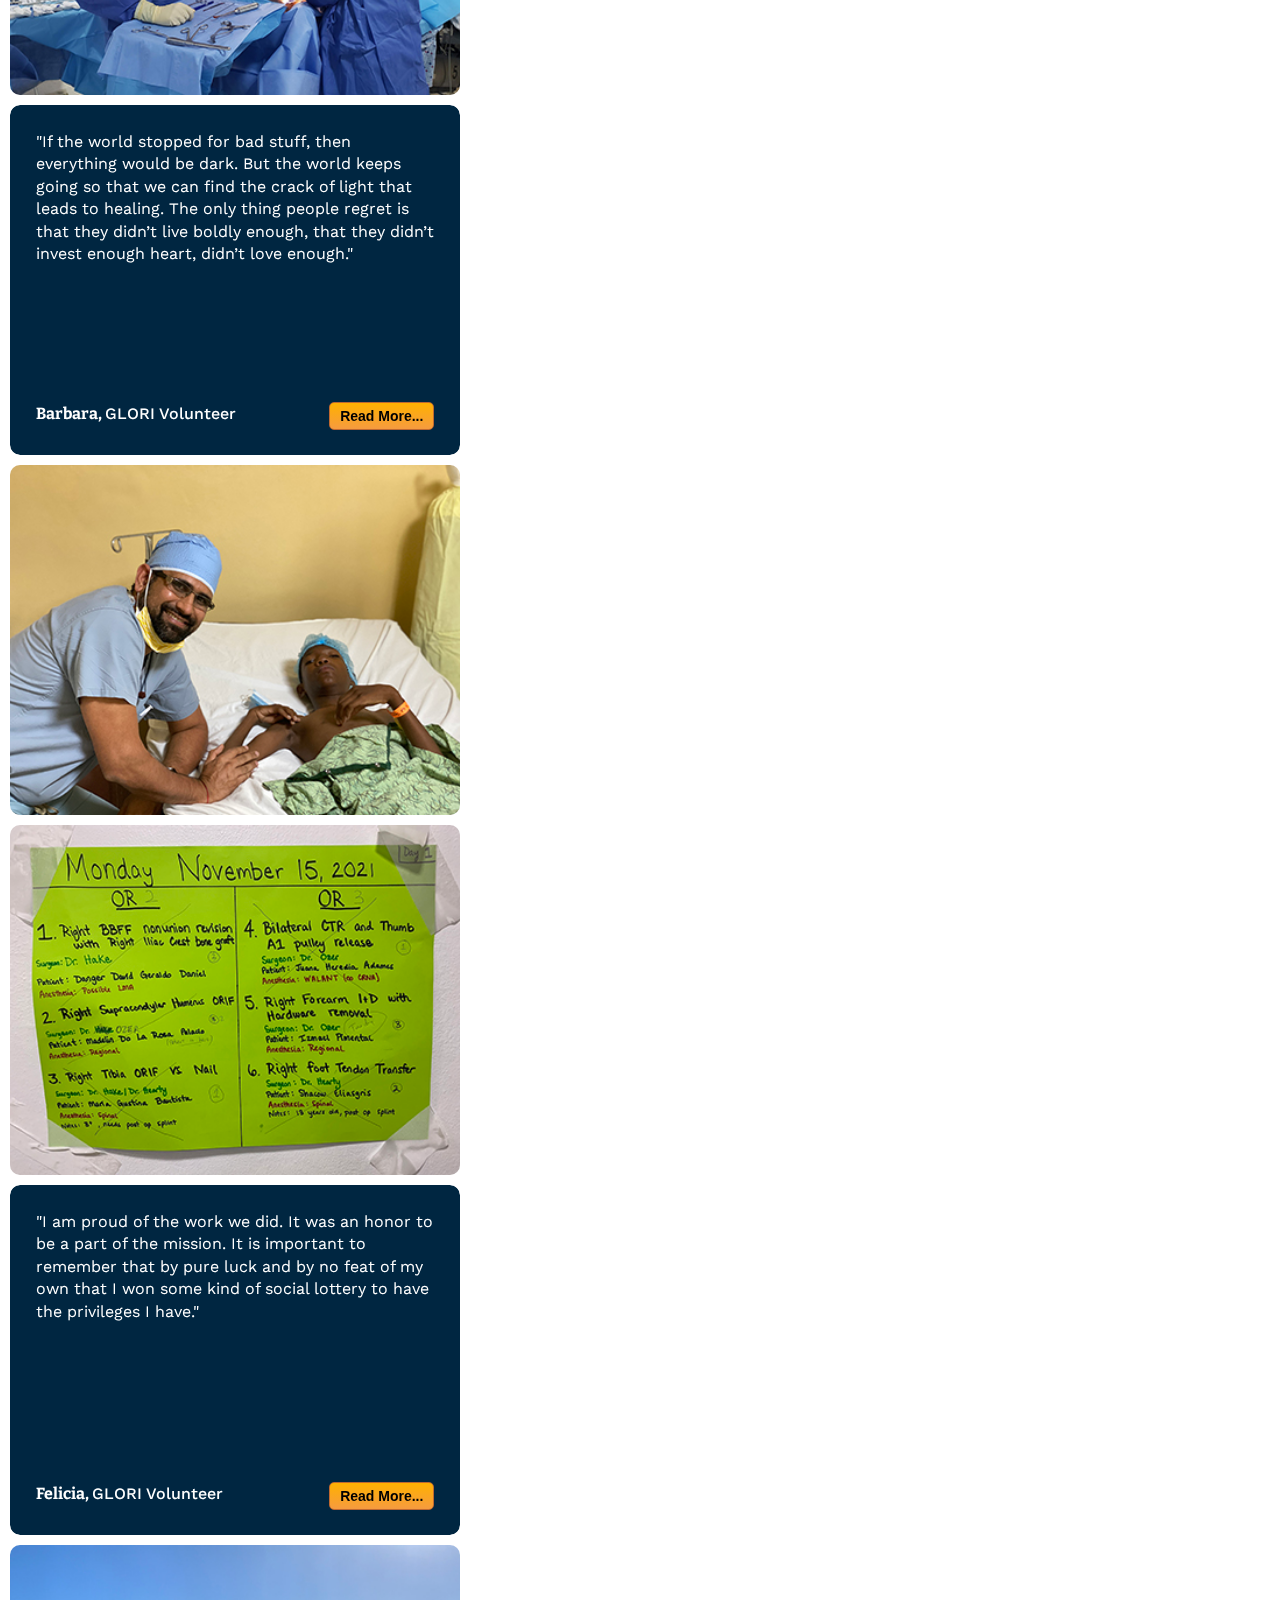
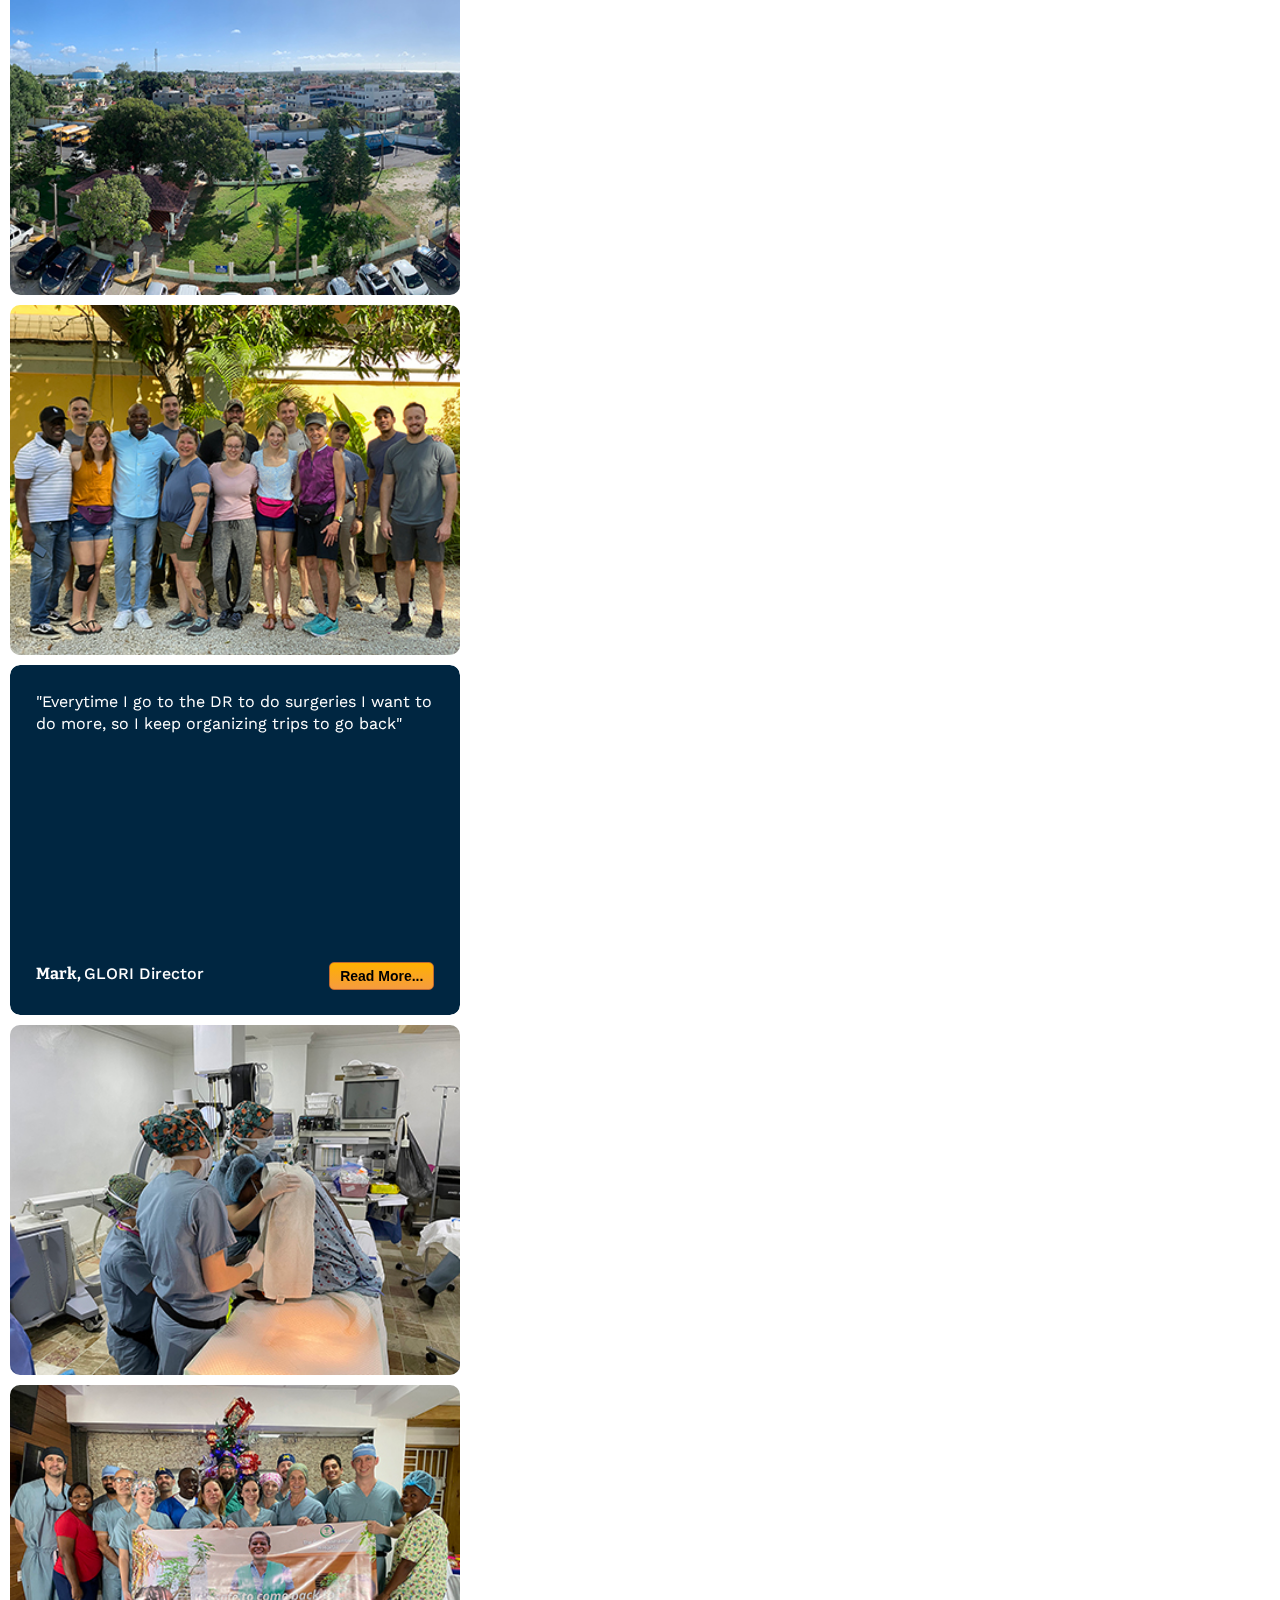
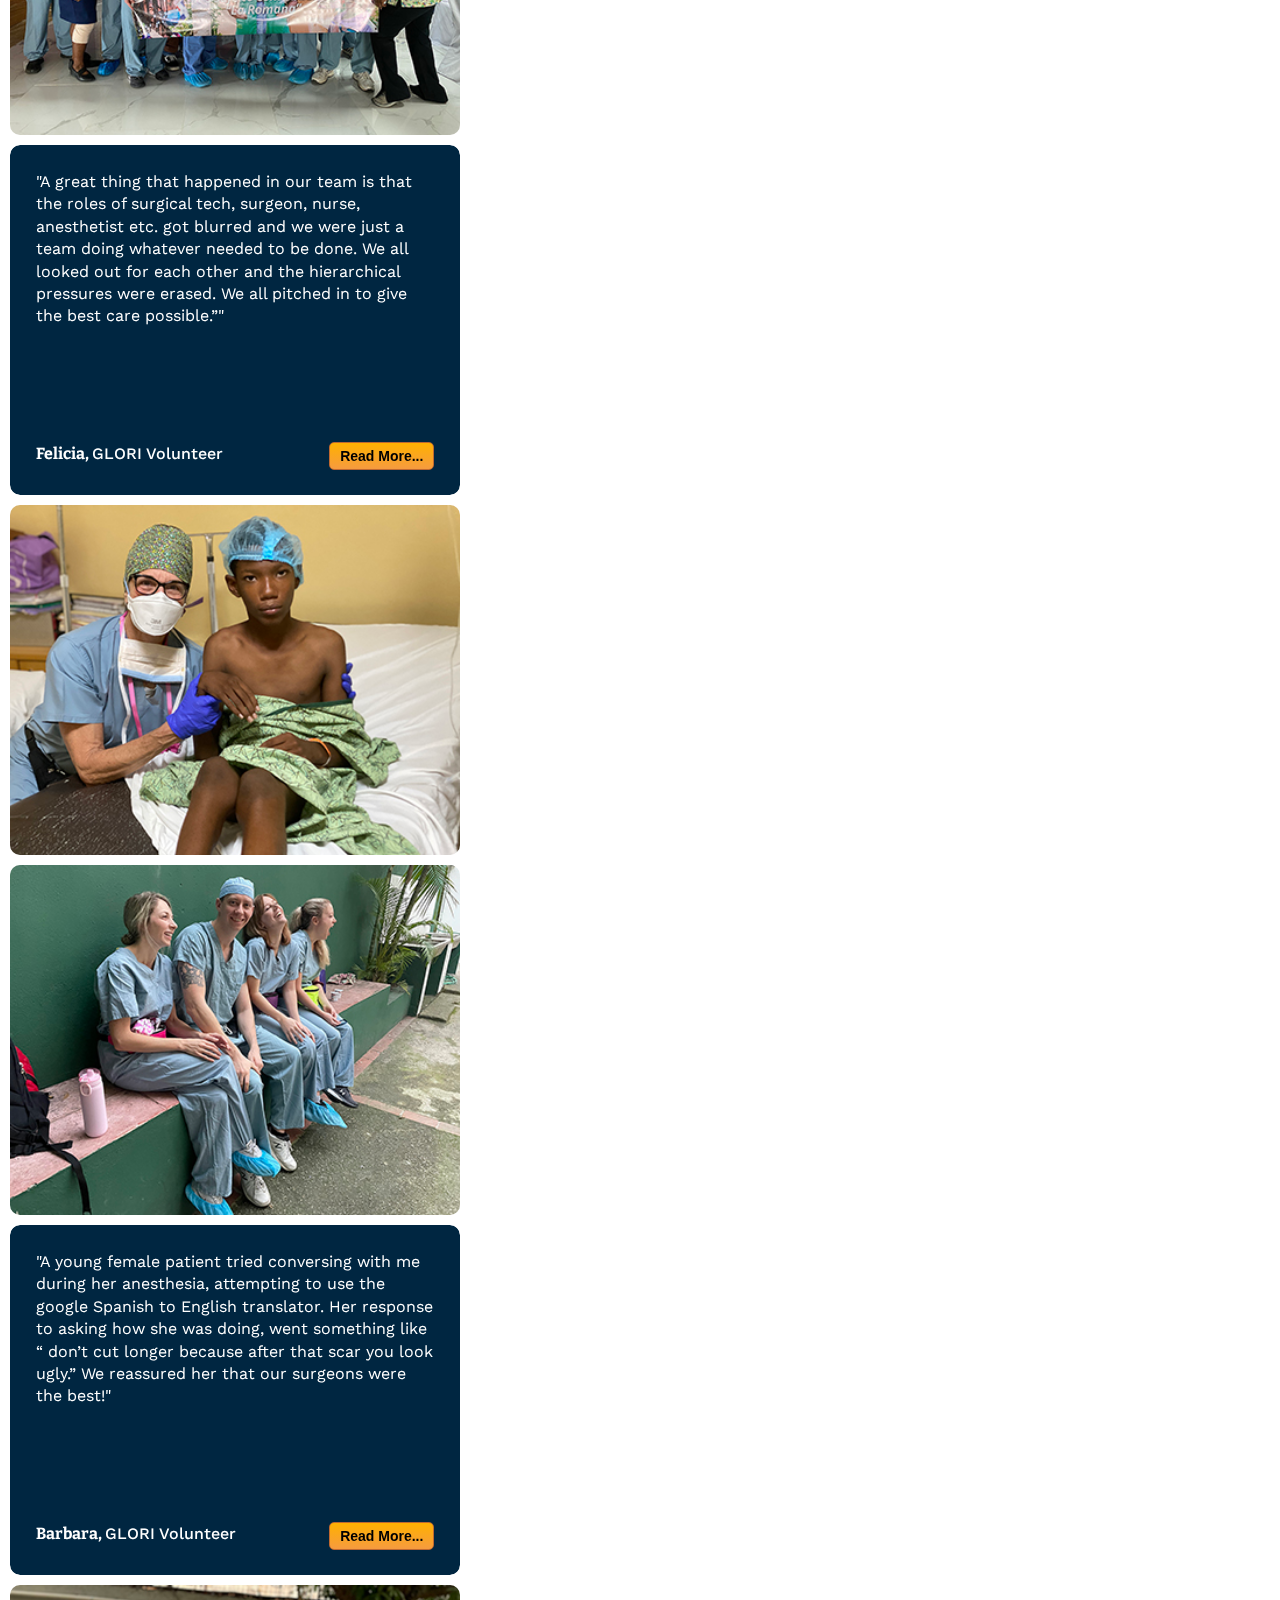
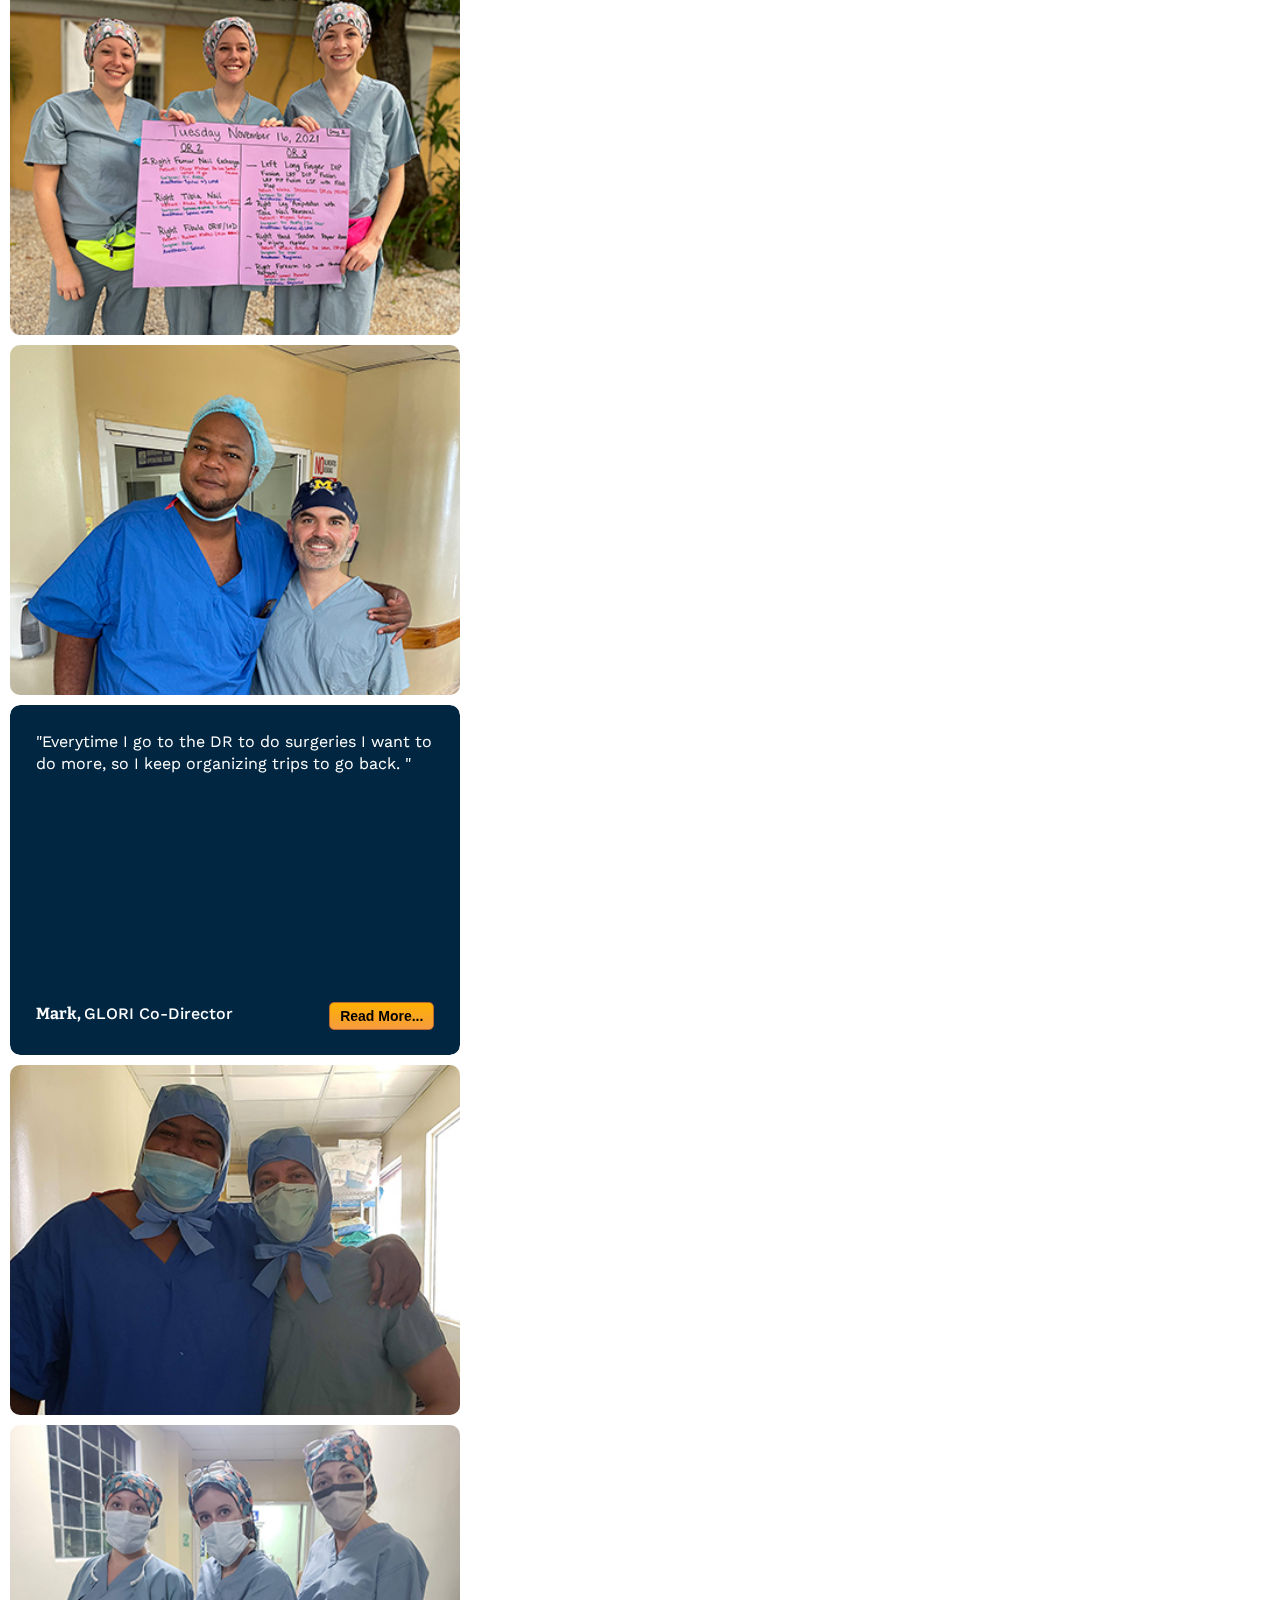
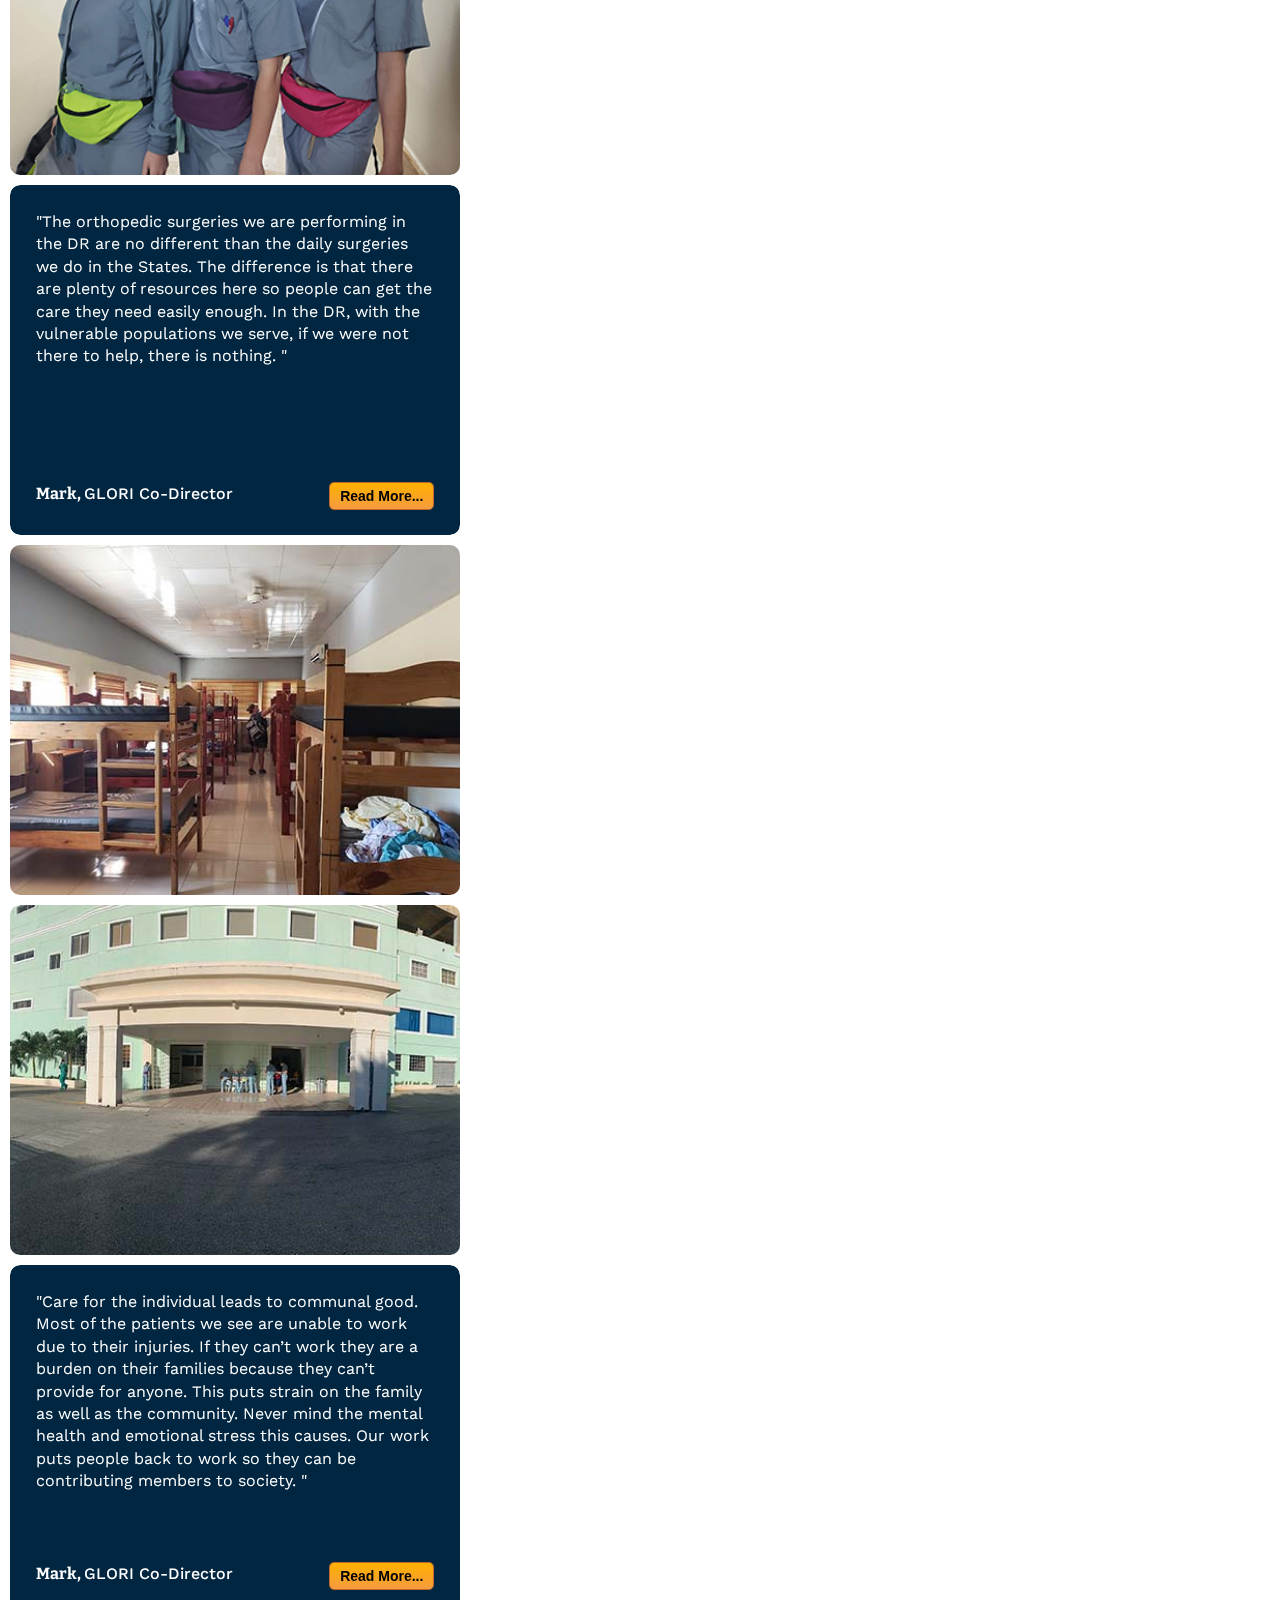
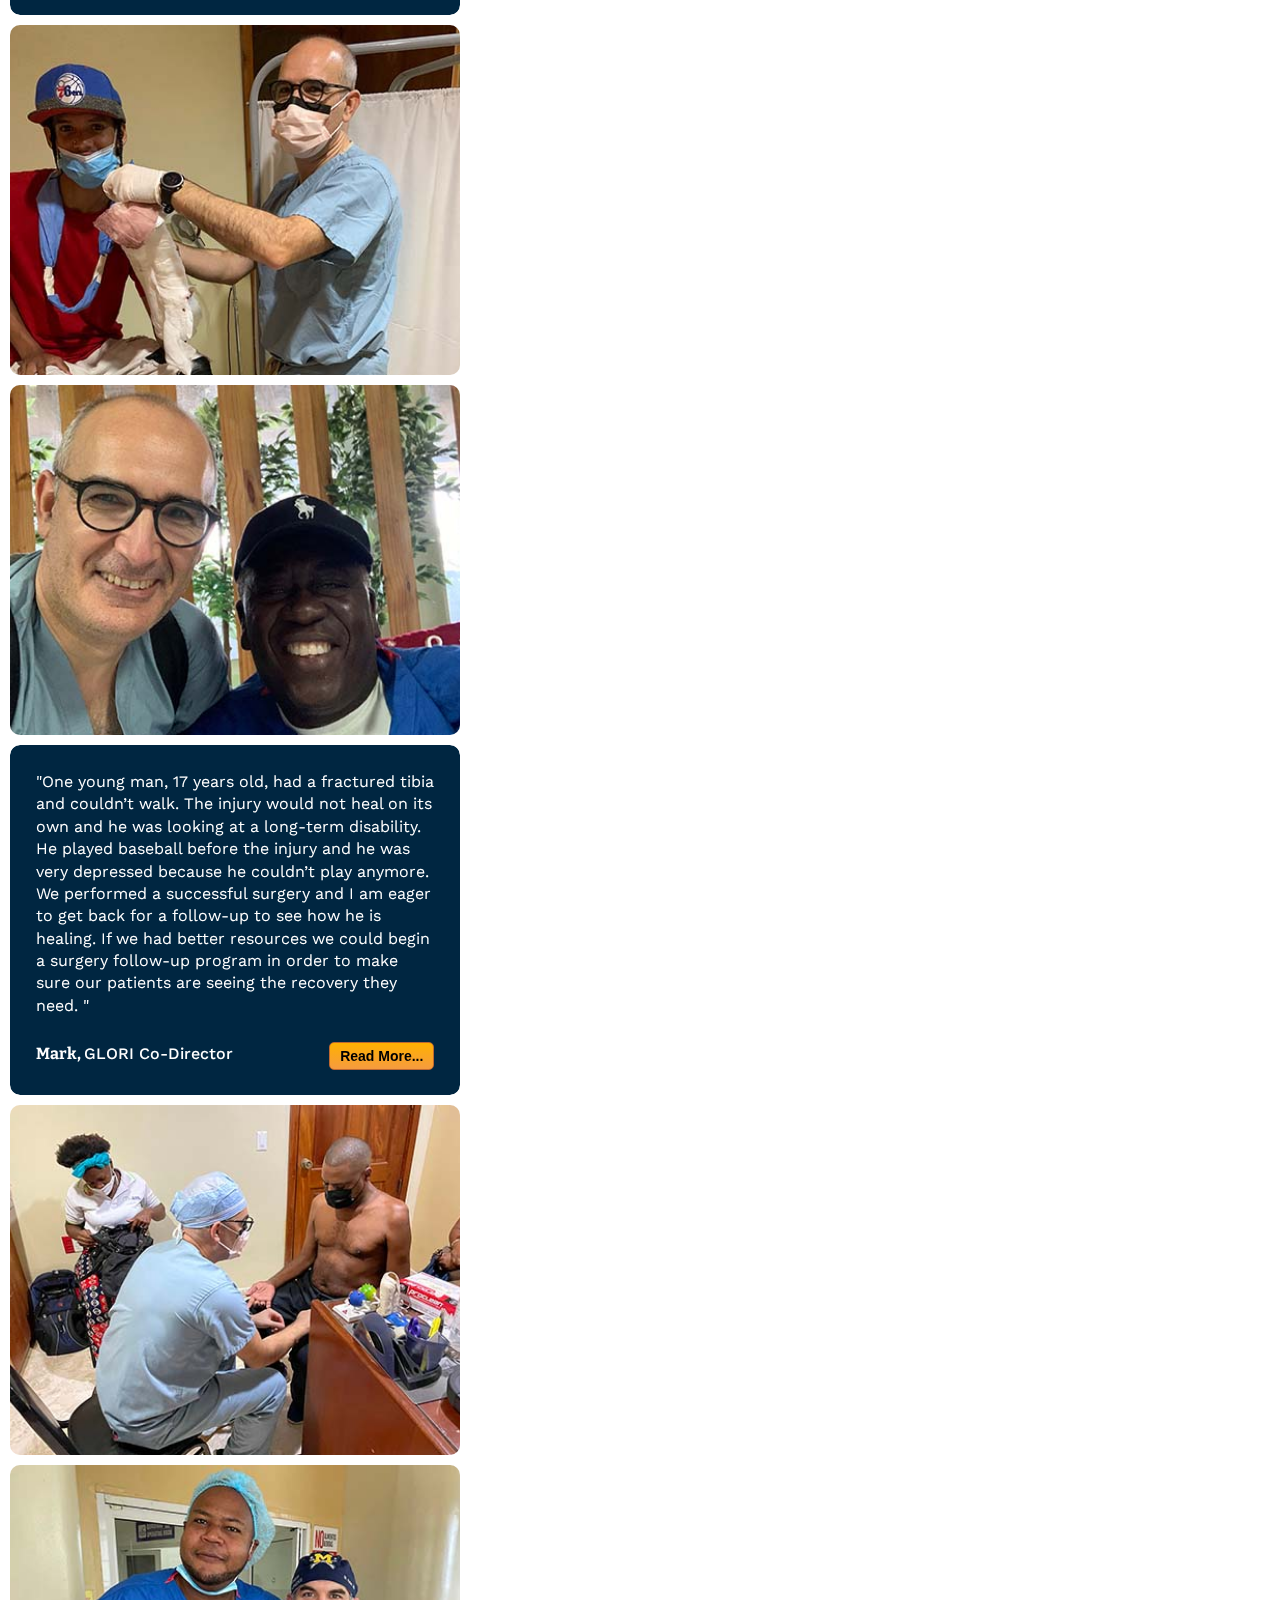
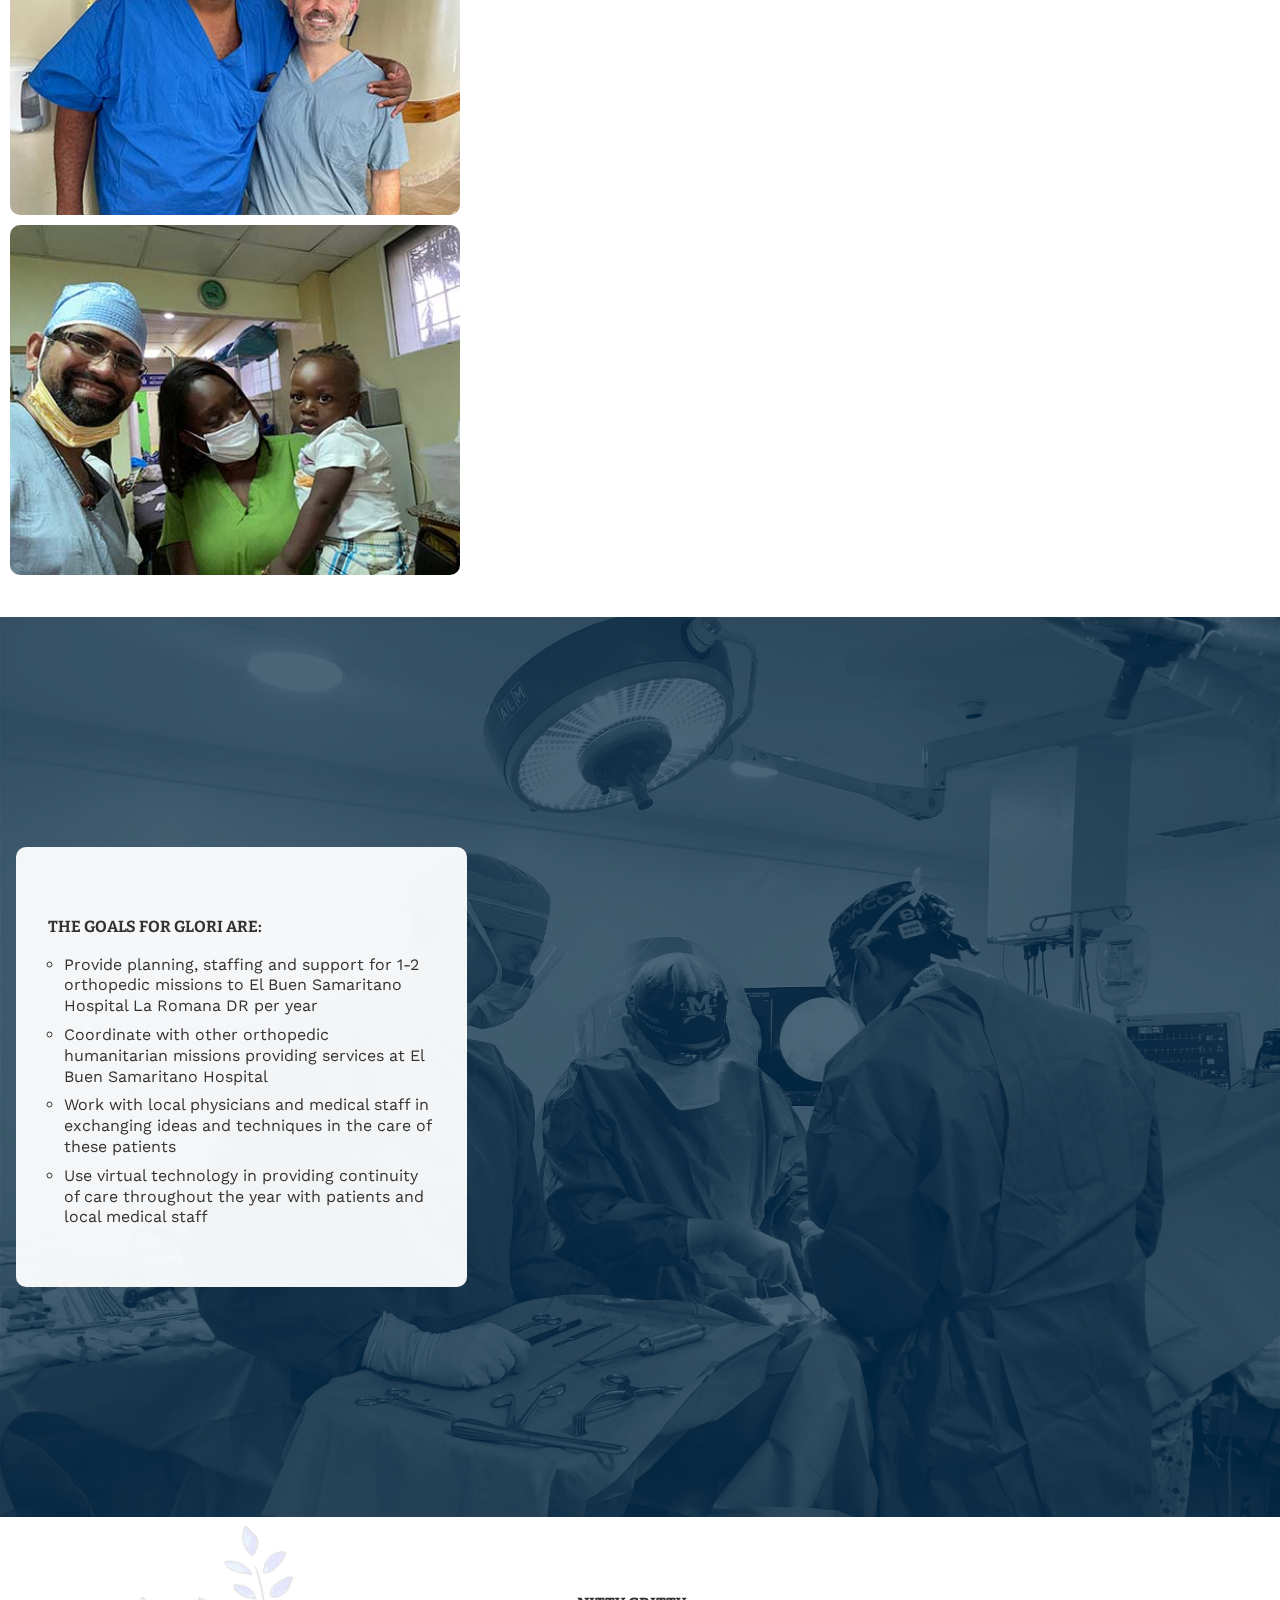
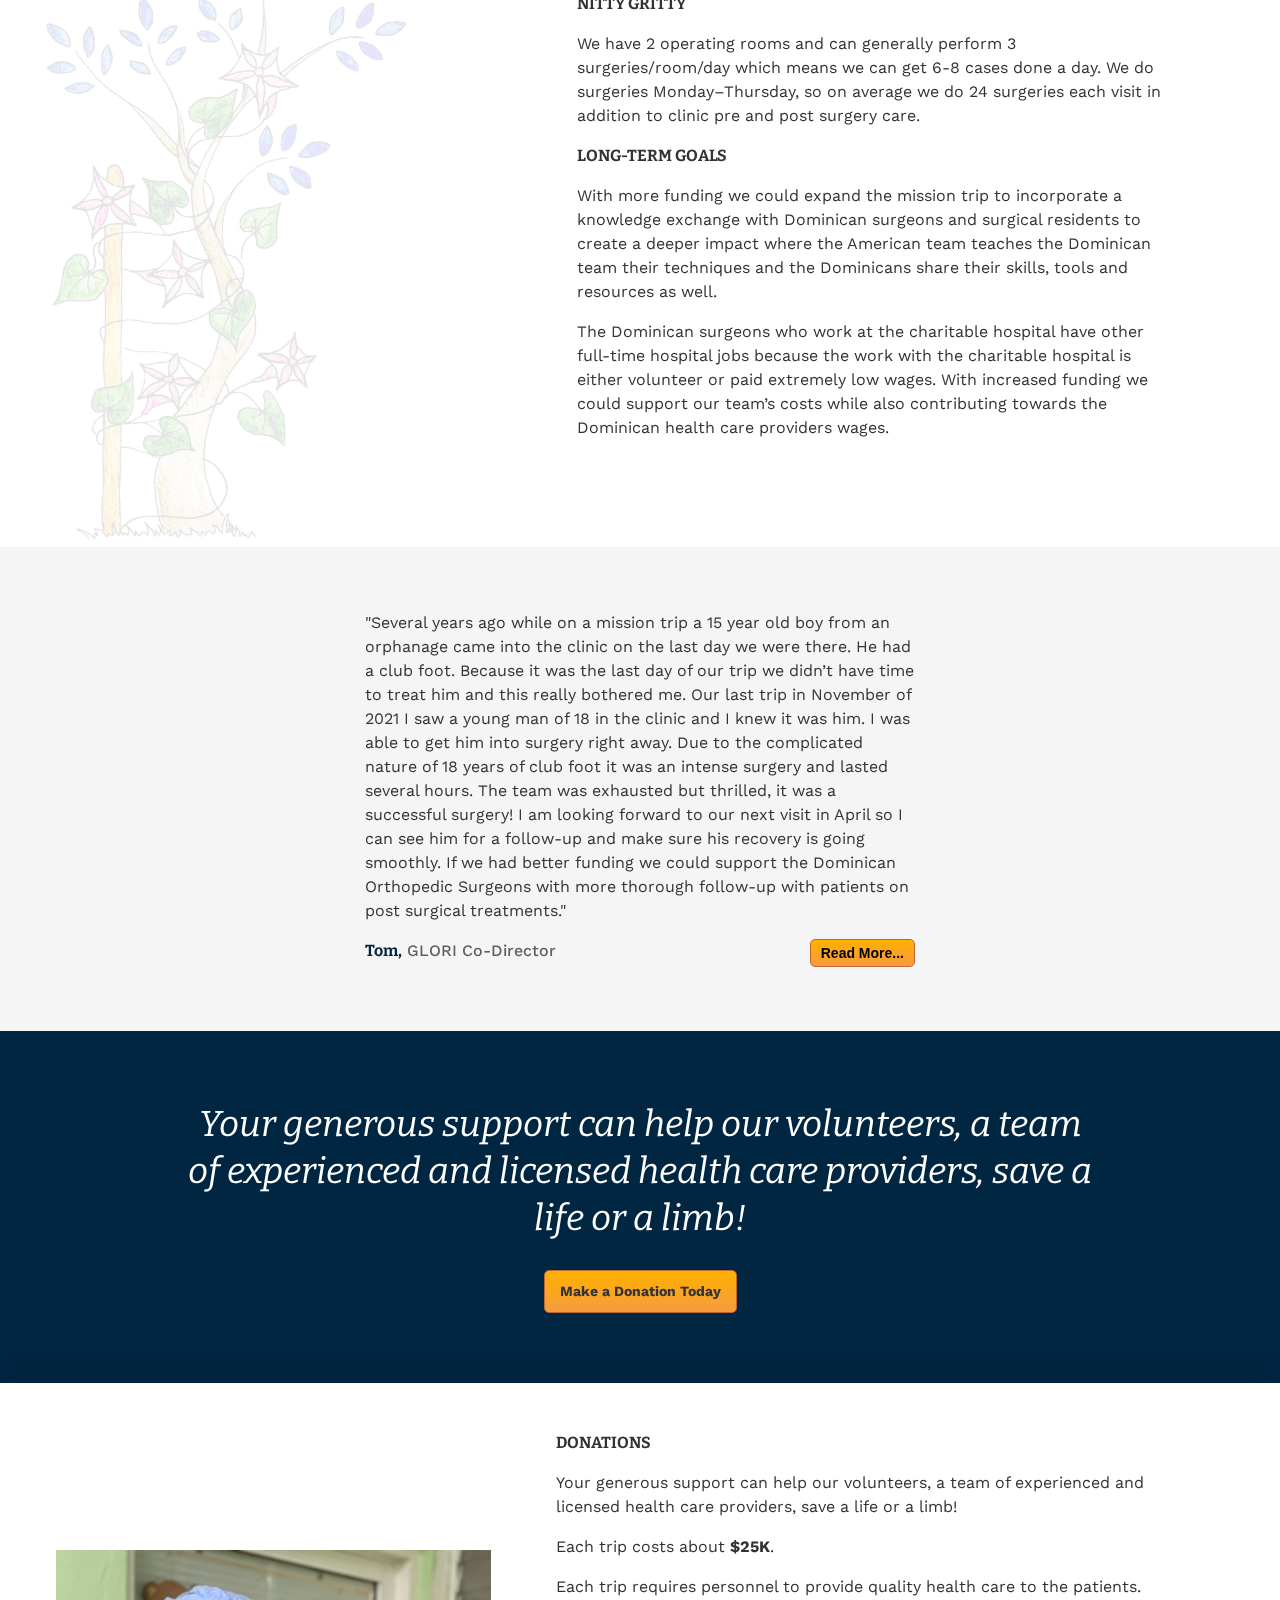
==== commit f81bf674: "updated May 1st" ====
--- a/index.html
+++ b/index.html
@@ -19,22 +19,25 @@
   </head>
   <body>
     <nav>
-      <h2 class="name">GLORI</h2>
+      <h2 class="name"><a href="index.html">GLORI</a></h2>
       <a
         href="mailto:hi@greatlakesori.org?subject=GLORI%3A%20Great%20Lakes%20Orthopedic%20Relief%20Internationl"
         >hi@greatlakesori.org</a
       >
     </nav>
     <main>
+      <div class="modal">
+        <img src="" alt="" class="large-modal-image" />
+      </div>
       <div class="page">
         <header class="max-width">
-          <div class="logo">
-            <img src="/assets/logo.png" alt="GLORI Logo" />
+          <a href="index.html" class="logo">
+            <img src="assets/logo.png" alt="GLORI Logo" />
             <h1>
               Great Lakes <br />Orthopedic Relief<br />
               <span class="int">International</span>
             </h1>
-          </div>
+          </a>
 
           <a
             href="https://www.paypal.com/donate/?hosted_button_id=SS9TDSEBS4SQ6"
@@ -112,7 +115,7 @@
       </div>
 
       <div class="page">
-        <section class="slideshow">
+        <section class="slideshow" id="carousel">
           <div class="main-carousel"></div>
         </section>
       </div>
@@ -177,7 +180,35 @@
           </div>
         </section>
       </div>
-
+      <page id="tom">
+        <section class="emotional_narrative">
+          <p>
+            "Several years ago while on a mission trip a 15 year old boy from an
+            orphanage came into the clinic on the last day we were there. He had
+            a club foot. Because it was the last day of our trip we didn’t have
+            time to treat him and this really bothered me. Our last trip in
+            November of 2021 I saw a young man of 18 in the clinic and I knew it
+            was him. I was able to get him into surgery right away. Due to the
+            complicated nature of 18 years of club foot it was an intense
+            surgery and lasted several hours. The team was exhausted but
+            thrilled, it was a successful surgery! I am looking forward to our
+            next visit in April so I can see him for a follow-up and make sure
+            his recovery is going smoothly. If we had better funding we could
+            support the Dominican Orthopedic Surgeons with more thorough
+            follow-up with patients on post surgical treatments."
+          </p>
+
+          <div class="flex">
+            <div>
+              <h2>Tom,</h2>
+              <h3>GLORI Co-Director</h3>
+            </div>
+            <a href="tom.html"
+              ><button class="readmore">Read More...</button></a
+            >
+          </div>
+        </section>
+      </page>
       <section class="quote">
         <p>
           Your generous support can help our volunteers, a team of experienced
@@ -308,10 +339,6 @@
       </div>
     </footer>
 
-    <div class="modal">
-      <img src="" alt="" class="large-modal-image" />
-    </div>
-
     <script type="text/javascript" src="/slideData.js"></script>
     <script src="https://unpkg.com/flickity@2/dist/flickity.pkgd.min.js"></script>
     <script src="https://unpkg.com/flickity-fullscreen@2/fullscreen.js"></script>
--- a/css/styles.css
+++ b/css/styles.css
@@ -9,10 +9,11 @@
 body,
 html {
   font-family: "Work Sans", sans-serif;
-  font-size: 14px;
+  font-size: 16px;
   line-height: 1.5;
   color: #333;
   background-color: #333333;
+  position: absolute;
 }
 
 .max-width {
@@ -27,7 +28,6 @@
 }
 
 a {
-  text-decoration: none;
   color: #333;
 }
 
@@ -41,7 +41,7 @@
 h3 {
   font-family: "Bitter", serif;
   margin-bottom: 1rem;
-  margin-top: 2rem;
+  margin-top: 1rem;
   font-weight: 700;
   text-transform: uppercase;
 }
@@ -76,6 +76,13 @@
   text-align: right;
 }
 
+.name a,
+a.button,
+.email a,
+a.logo {
+  text-decoration: none;
+}
+
 main {
   position: relative;
   margin-bottom: 40vh;
@@ -103,11 +110,6 @@
   p {
     font-size: 16px;
   }
-
-  /* a.button {
-    width: 100%;
-    text-align: center;
-  } */
 
   .margin-center {
     width: 100%;
@@ -221,6 +223,8 @@
 @media (max-width: 750px) {
   section.donate-section {
     grid-template-columns: 1fr;
+    min-height: auto;
+    padding: 0;
   }
 
   .about-text {
@@ -230,7 +234,7 @@
 
 .goals {
   grid-column: 1;
-  padding: 2em;
+  padding: 1em;
 }
 
 .goals-container {
@@ -269,7 +273,7 @@
   display: grid;
   grid-template-columns: 1fr 1.65fr;
   gap: 2em;
-  padding: 0 2em;
+  padding: 1em;
 }
 
 @media (max-width: 750px) {
@@ -325,8 +329,8 @@
 }
 
 .carousel-cell {
-  width: 400px;
-  height: 300px;
+  width: 450px;
+  height: 350px;
   border-radius: 10px !important;
   overflow: hidden;
 }
@@ -380,8 +384,8 @@
 
 p.carousel-quote {
   color: #fff;
-  font-size: 14px;
-  max-width: 45ch;
+  font-size: 16px;
+  line-height: 1.4;
 }
 
 @media (max-width: 750px) {
@@ -460,8 +464,8 @@
   display: grid;
   grid-template-columns: 1fr 1.65fr;
   /* grid-template-rows: 1fr 1fr; */
-  gap: 2em;
-  padding: 0 2em;
+  gap: 1em;
+  padding: 1em;
   align-items: center;
 }
 
@@ -498,8 +502,8 @@
 
 .about-text {
   grid-column: 2;
-  padding: 2em;
-  padding-bottom: 4em;
+  padding: 1em;
+  padding-bottom: 2em;
   max-width: 65ch;
   margin: auto;
 }
@@ -543,7 +547,7 @@
   }
 
   .nitty-gritty {
-    padding: 2em;
+    padding: 1em;
   }
 }
 
@@ -560,8 +564,10 @@
 
 .modal {
   position: fixed;
+  top: 46px;
+  left: 0;
   z-index: 100;
-  height: 100vh;
+  height: calc(100vh - 46px);
   width: 100vw;
   background: rgba(0, 0, 0, 0.9);
 
@@ -581,7 +587,7 @@
 }
 
 .large-modal-image {
-  max-width: 60vw;
+  max-width: 90vw;
   height: auto;
   object-fit: contain;
   transform: scale(0.5);
@@ -595,7 +601,98 @@
 @media (max-width: 450px) {
   .large-modal-image {
     padding: 0;
-    width: 100vw;
+    max-width: 100vw;
     height: auto;
   }
-}
+
+  .modal {
+    padding: 0.5em;
+  }
+}
+
+.emotional_narrative {
+  padding: 4em 0 4em 0;
+  z-index: 100;
+  display: grid;
+  /* align-items: center; */
+  grid-template-columns: 1fr 55ch 1fr;
+  row-gap: 1em;
+  background-color: rgb(245, 245, 245);
+  color: rgba(0, 0, 0, 0.62);
+}
+
+.emotional_narrative h2 {
+  font-size: 2em;
+  font-weight: 700;
+  color: #002641;
+  text-align: center;
+}
+
+.emotional_narrative h3 {
+  text-align: center;
+  margin: 0;
+}
+
+.emotional_narrative > * {
+  grid-column: 2;
+  margin: 0;
+}
+
+.flex {
+  display: flex;
+  justify-content: space-between;
+}
+
+a .readmore {
+  display: inline-block;
+  padding: 5px 10px;
+  border: 1px solid #be6830;
+  border-radius: 5px;
+
+  font-size: 14px;
+  font-weight: 700;
+
+  background: linear-gradient(
+    180deg,
+    rgba(255, 177, 0, 1) 0%,
+    rgba(246, 155, 63, 1) 100%
+  );
+
+  cursor: pointer;
+}
+
+a:active .readmore {
+  transform: scale(0.95);
+}
+
+@media (max-width: 450px) {
+  .emotional_narrative {
+    grid-template-columns: 1fr;
+    padding: 1em;
+  }
+}
+
+.link-nav-narratives {
+  margin-top: 1em;
+  padding-top: 2em;
+  border-top: 1px solid;
+}
+
+#tom h2 {
+  font-family: "Bitter", serif;
+  font-weight: 200;
+  font-size: 16px;
+  font-weight: 700;
+  display: inline;
+  width: max-content;
+}
+
+#tom h3 {
+  font-family: "Work Sans", sans-serif !important;
+  font-weight: 500;
+  width: max-content;
+  display: inline;
+  font-family: "Bitter", serif;
+  font-size: 1em;
+  text-transform: capitalize;
+}
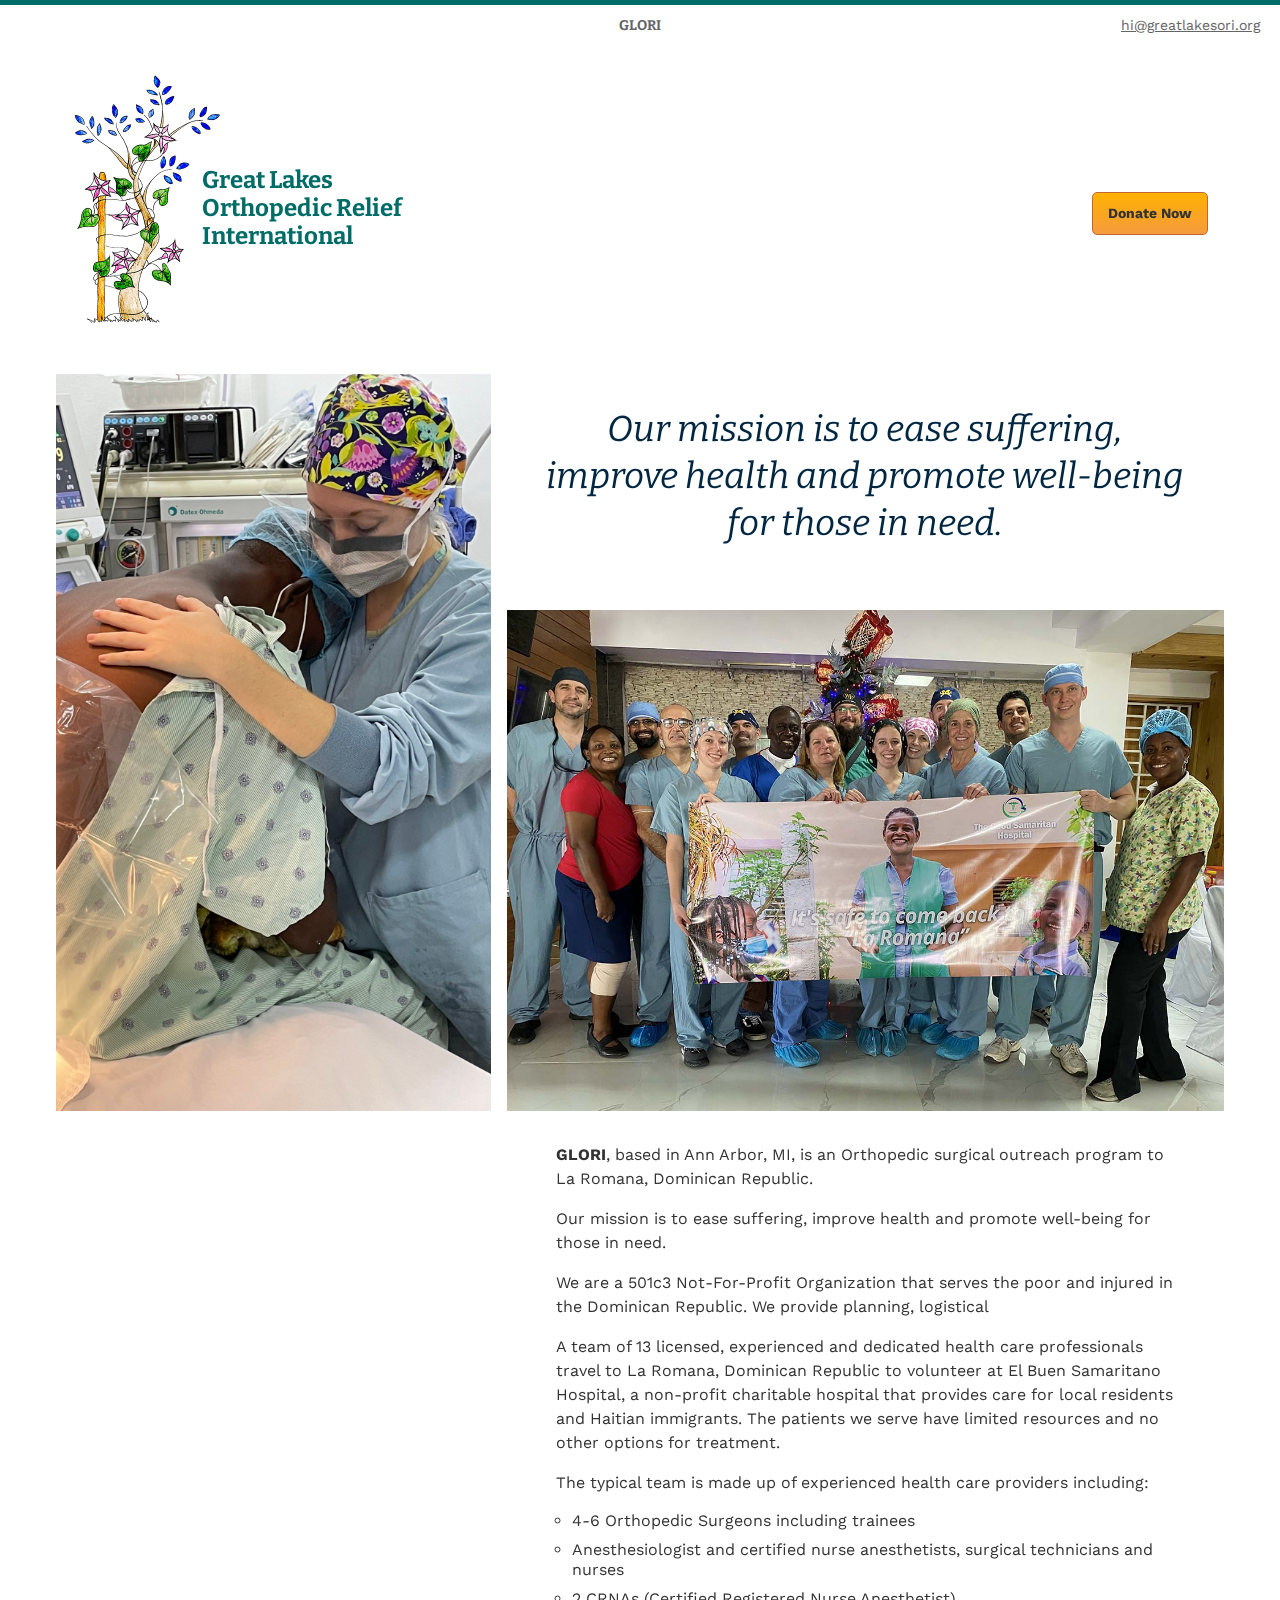
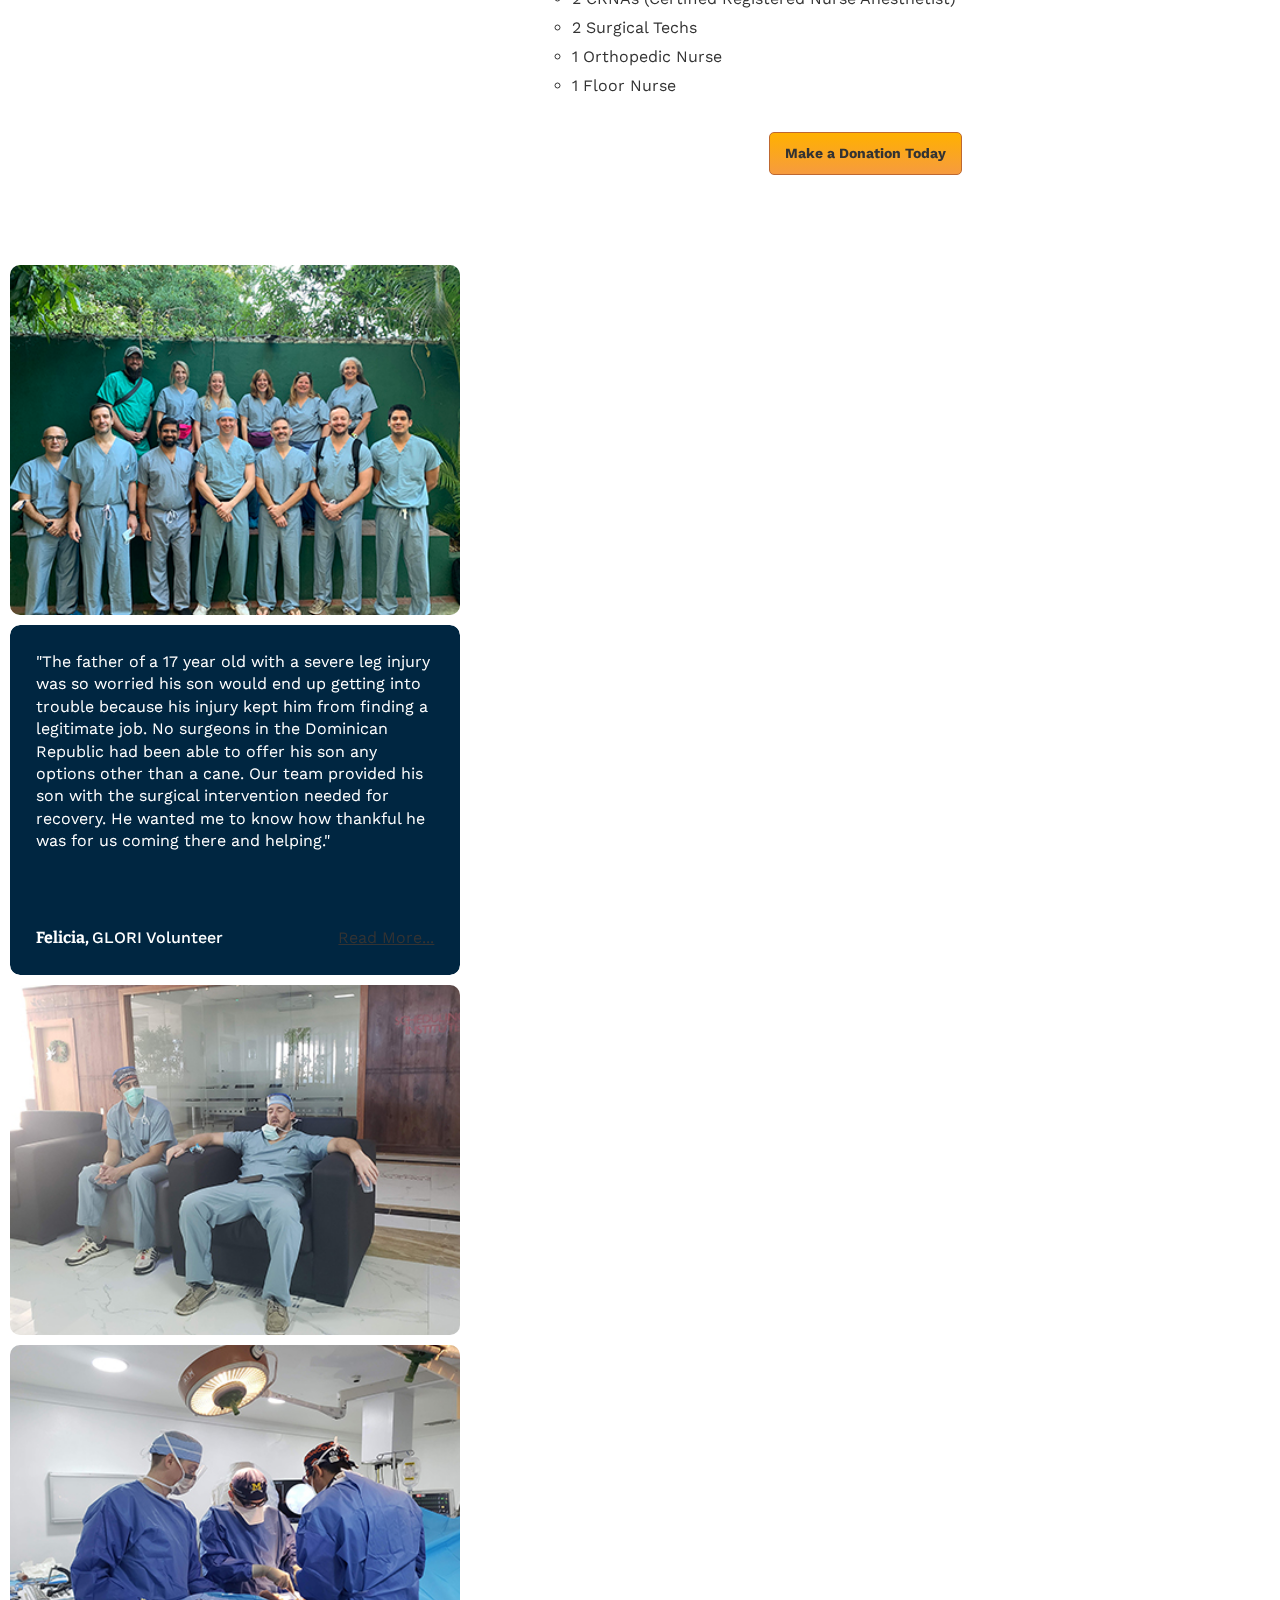
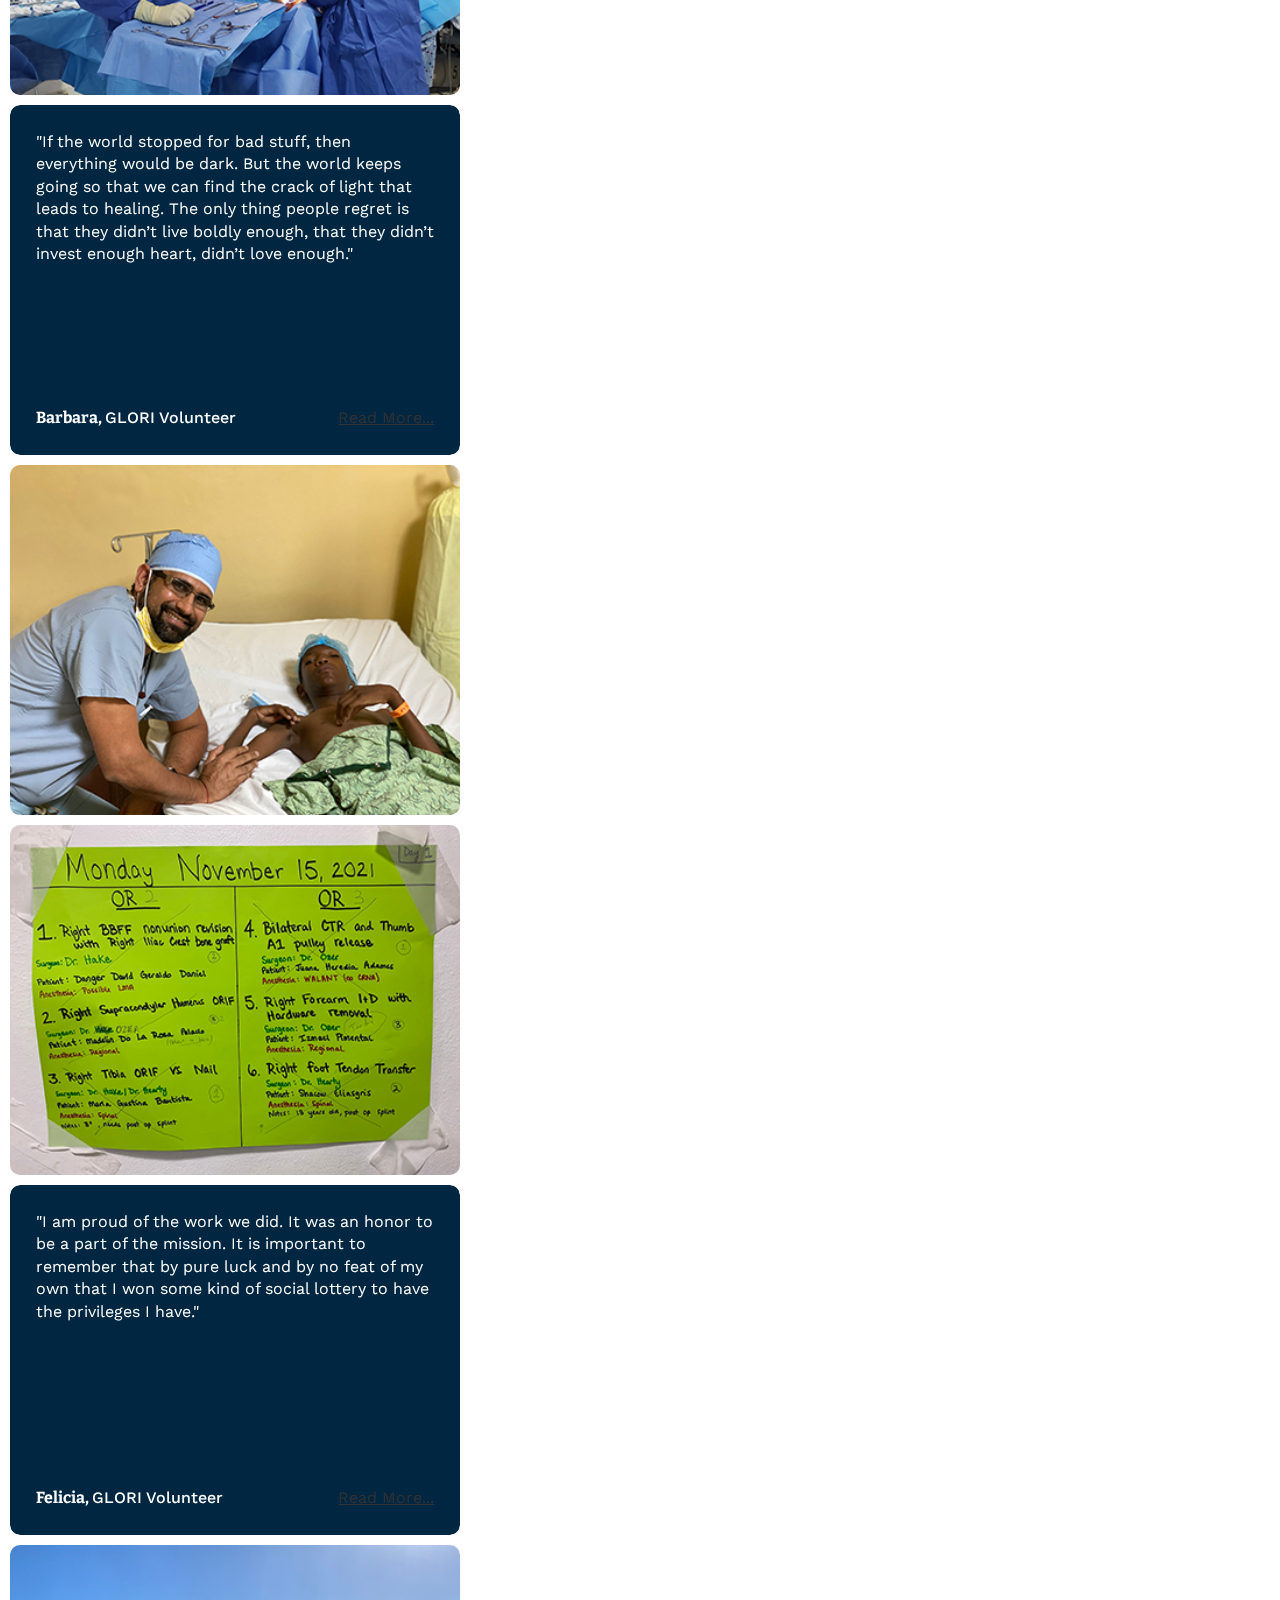
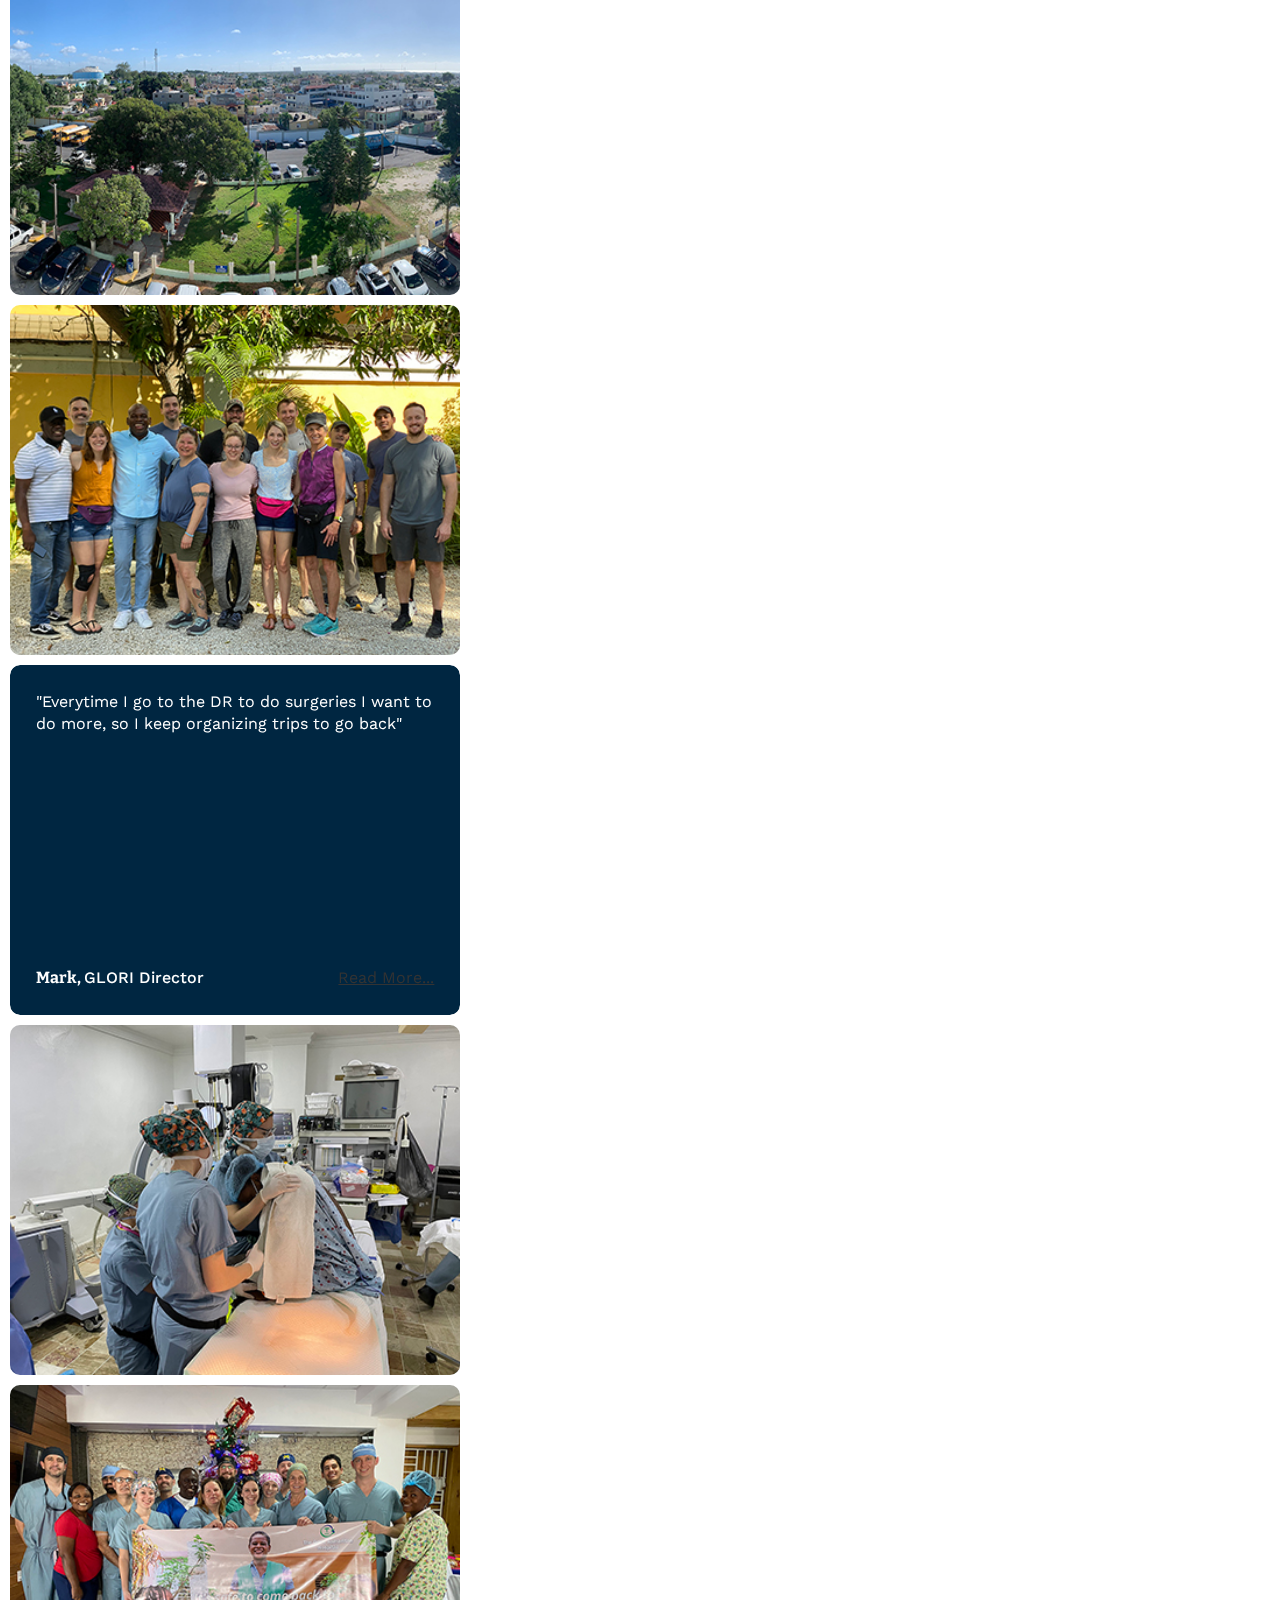
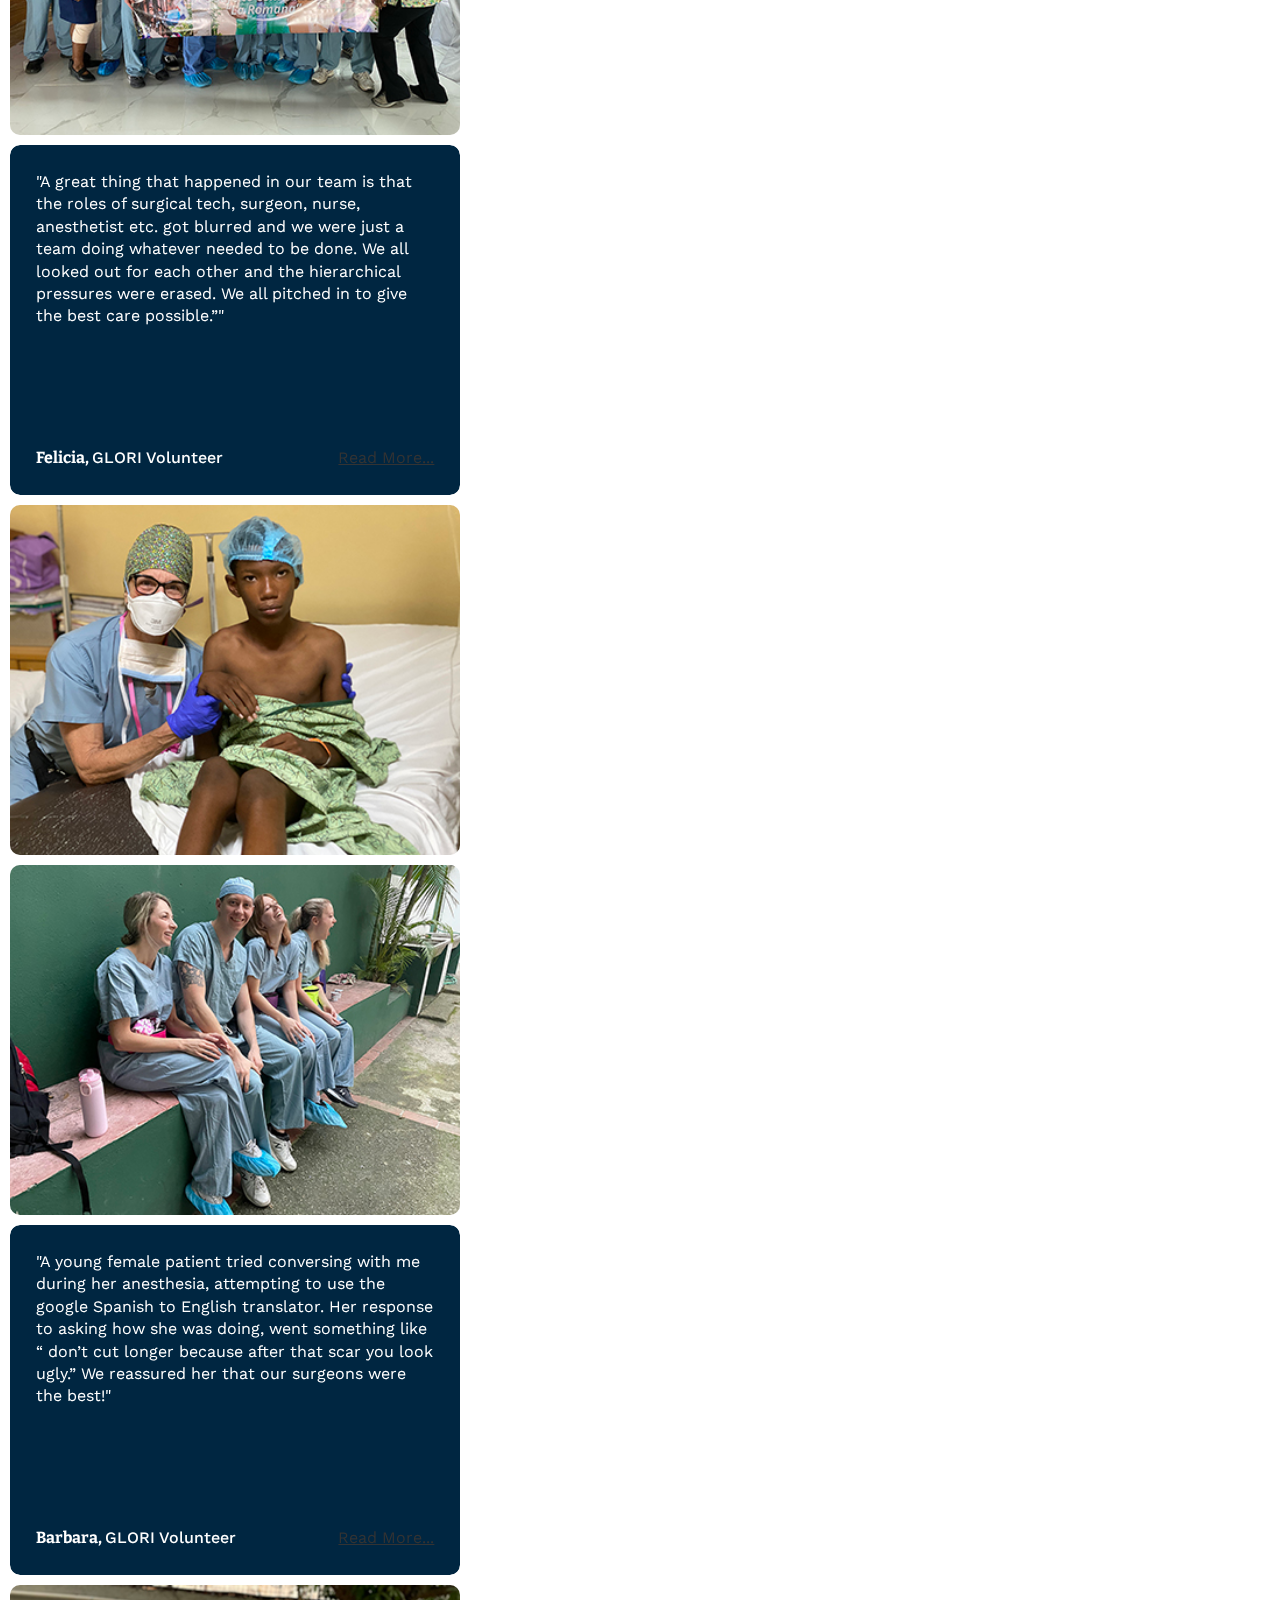
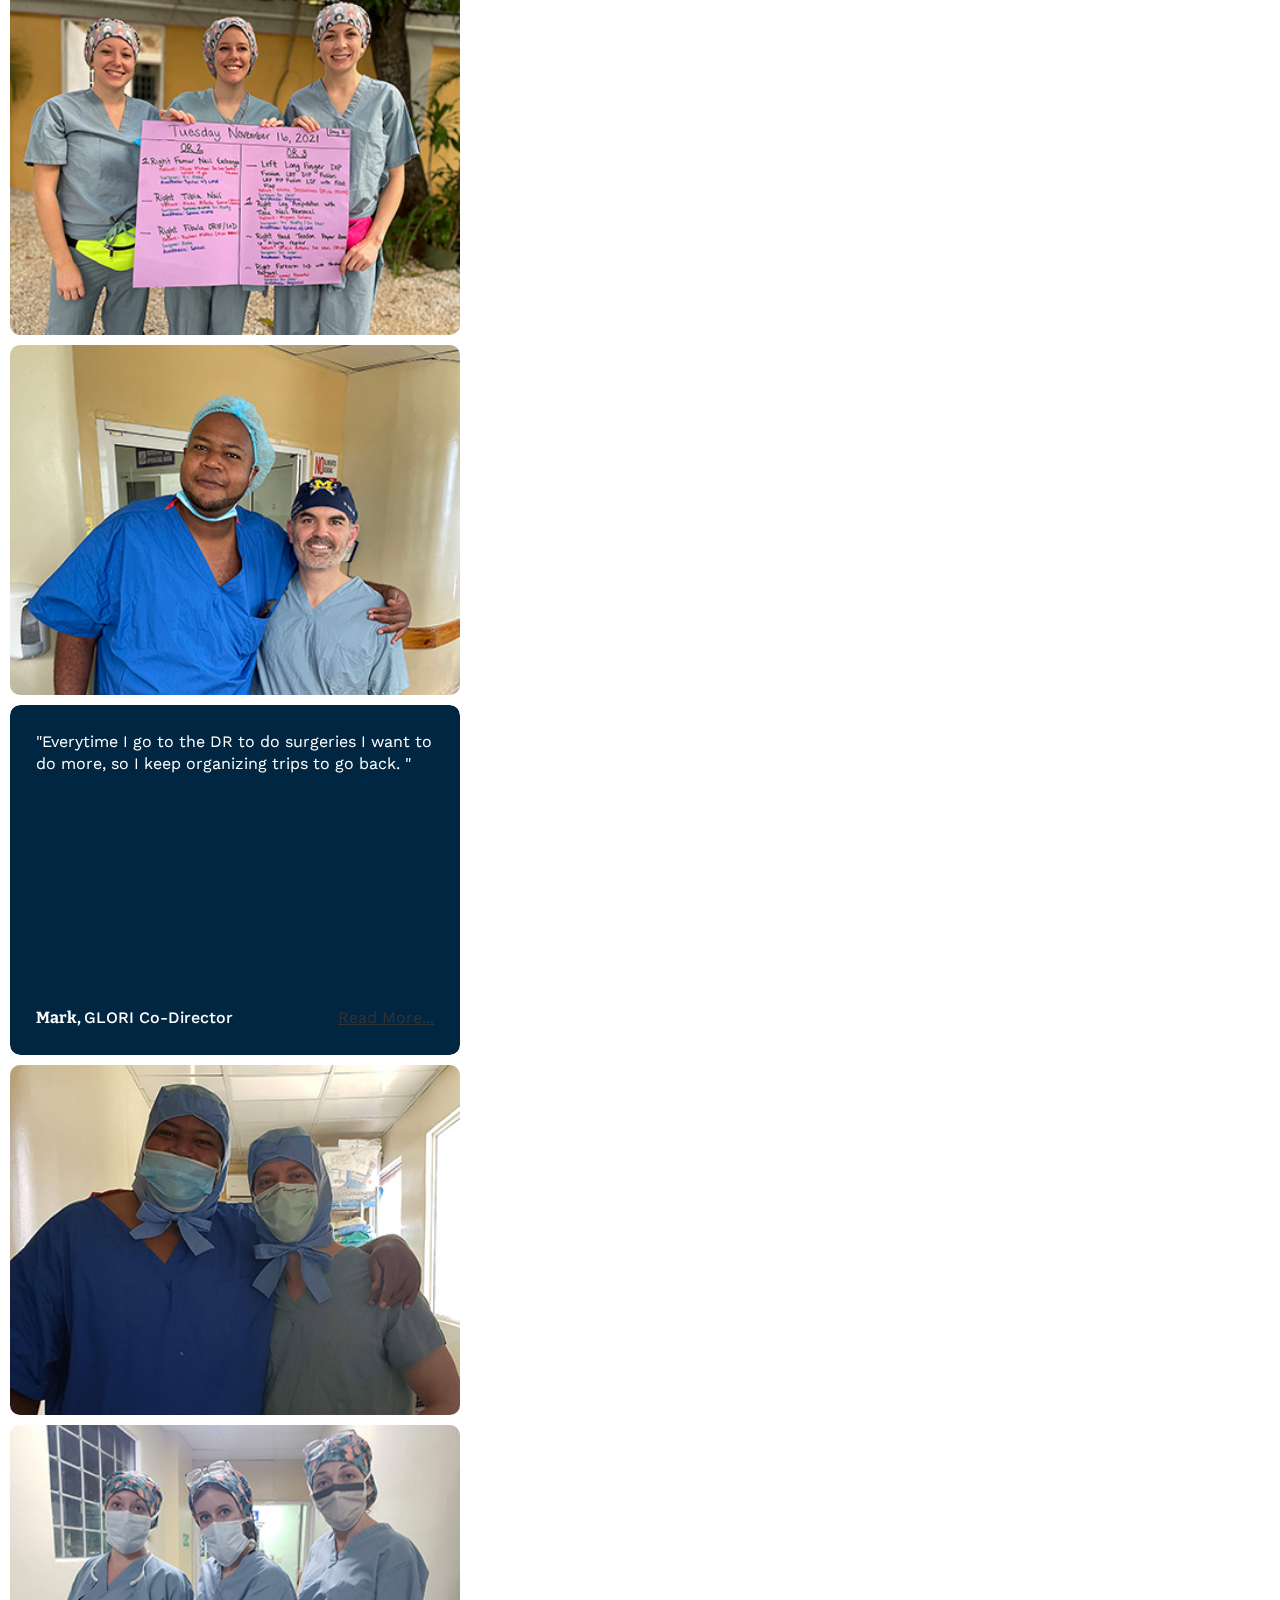
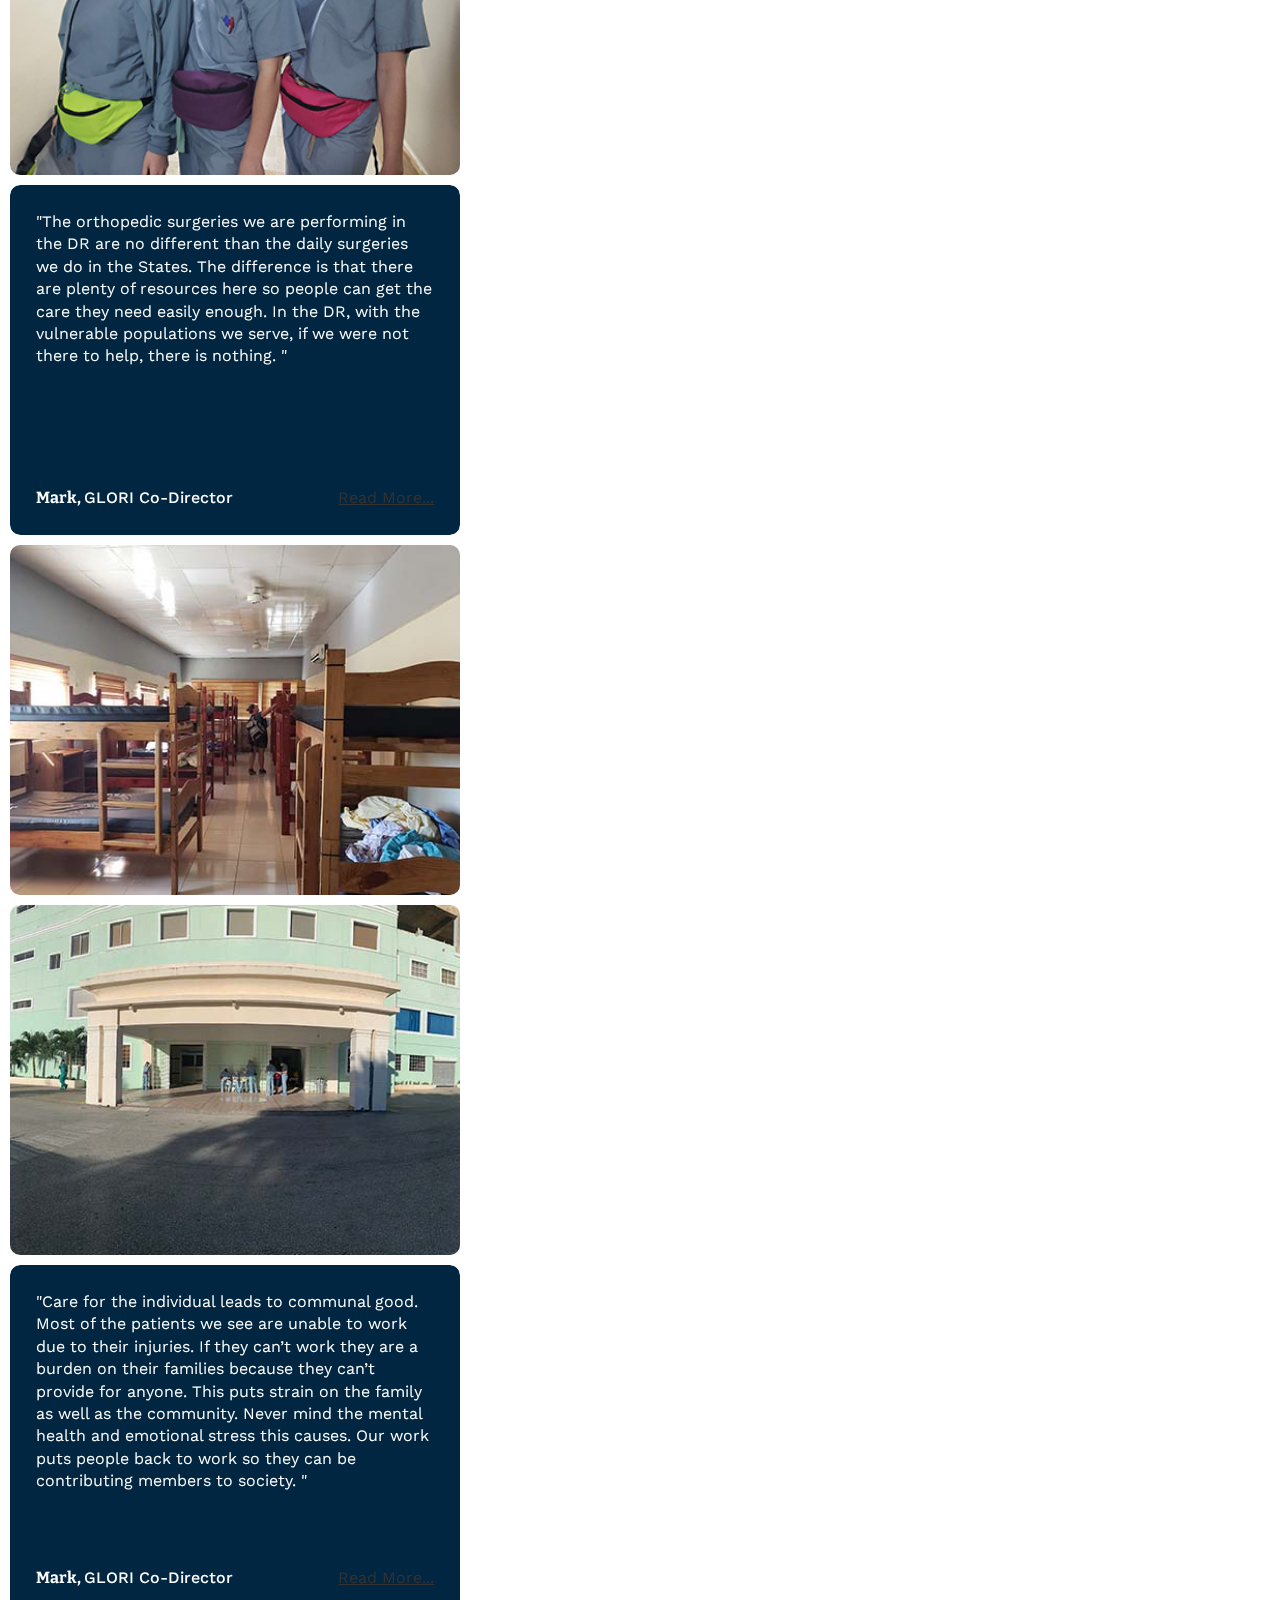
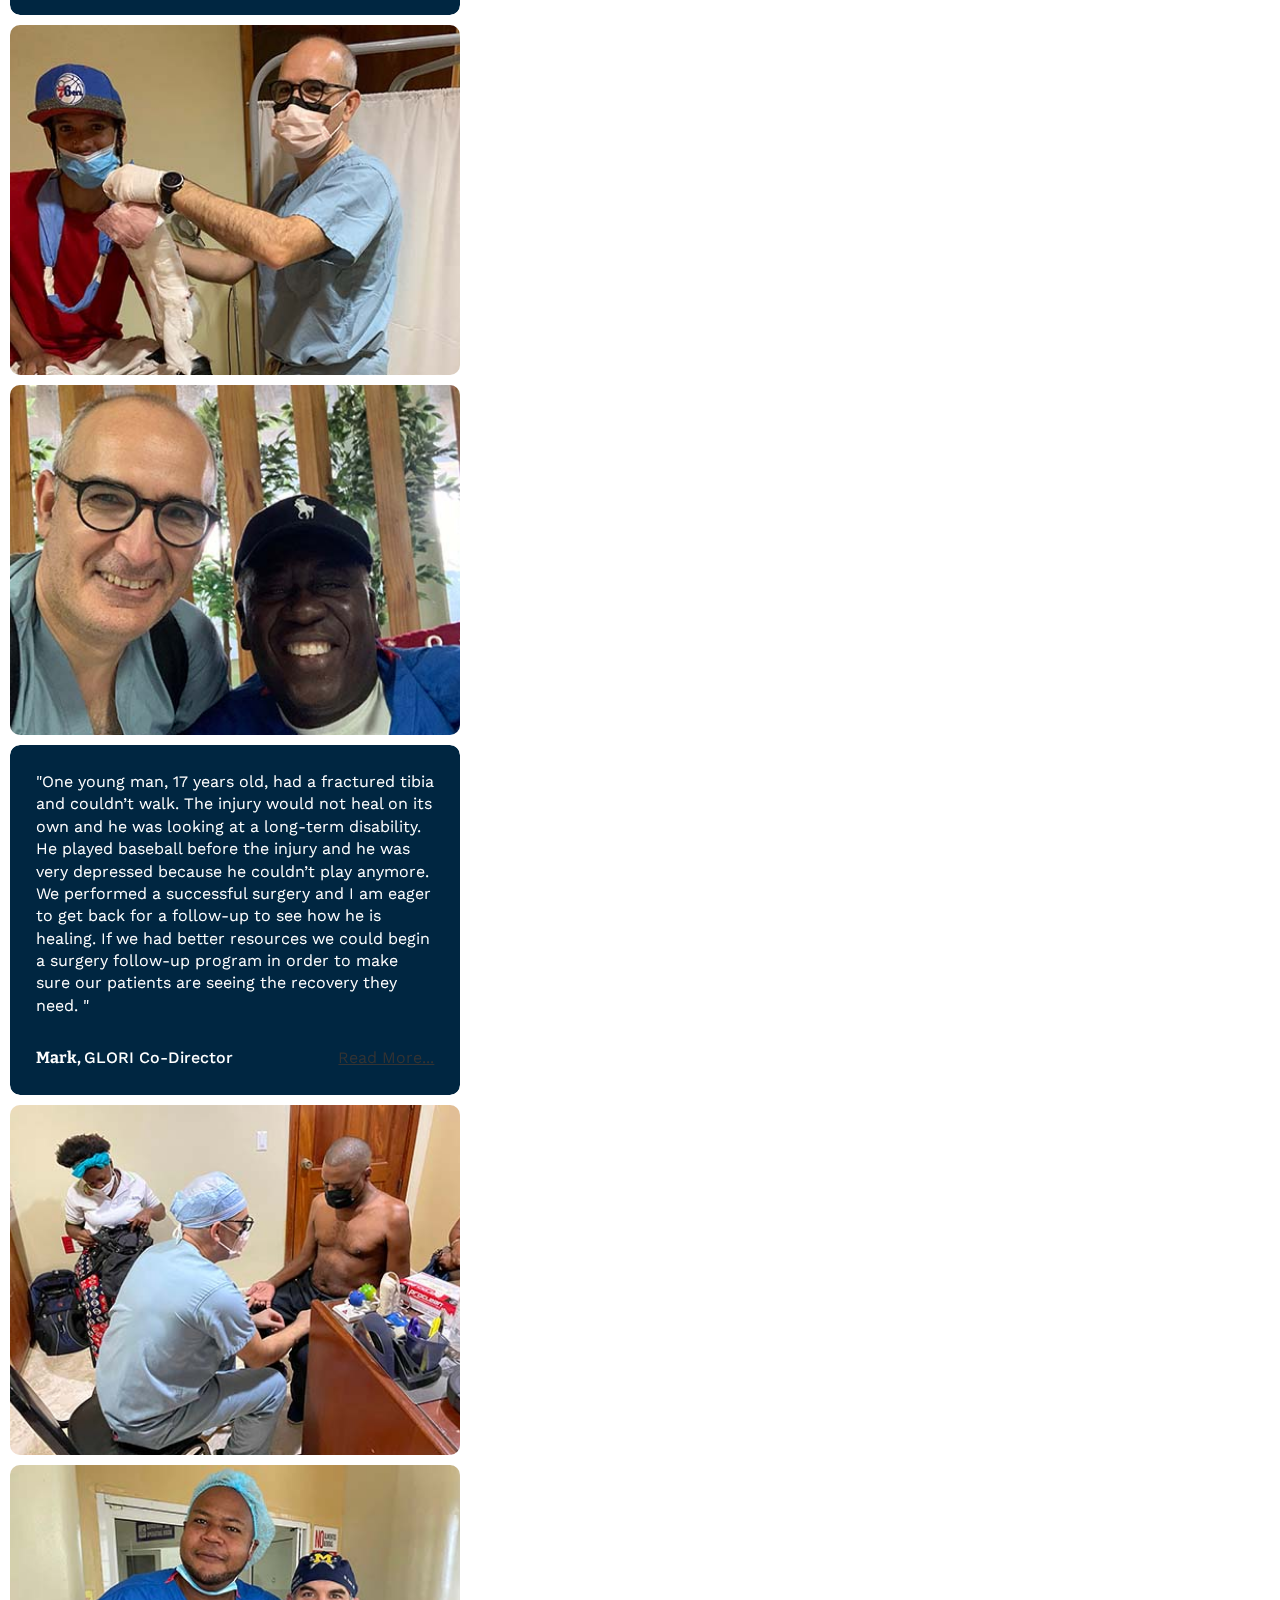
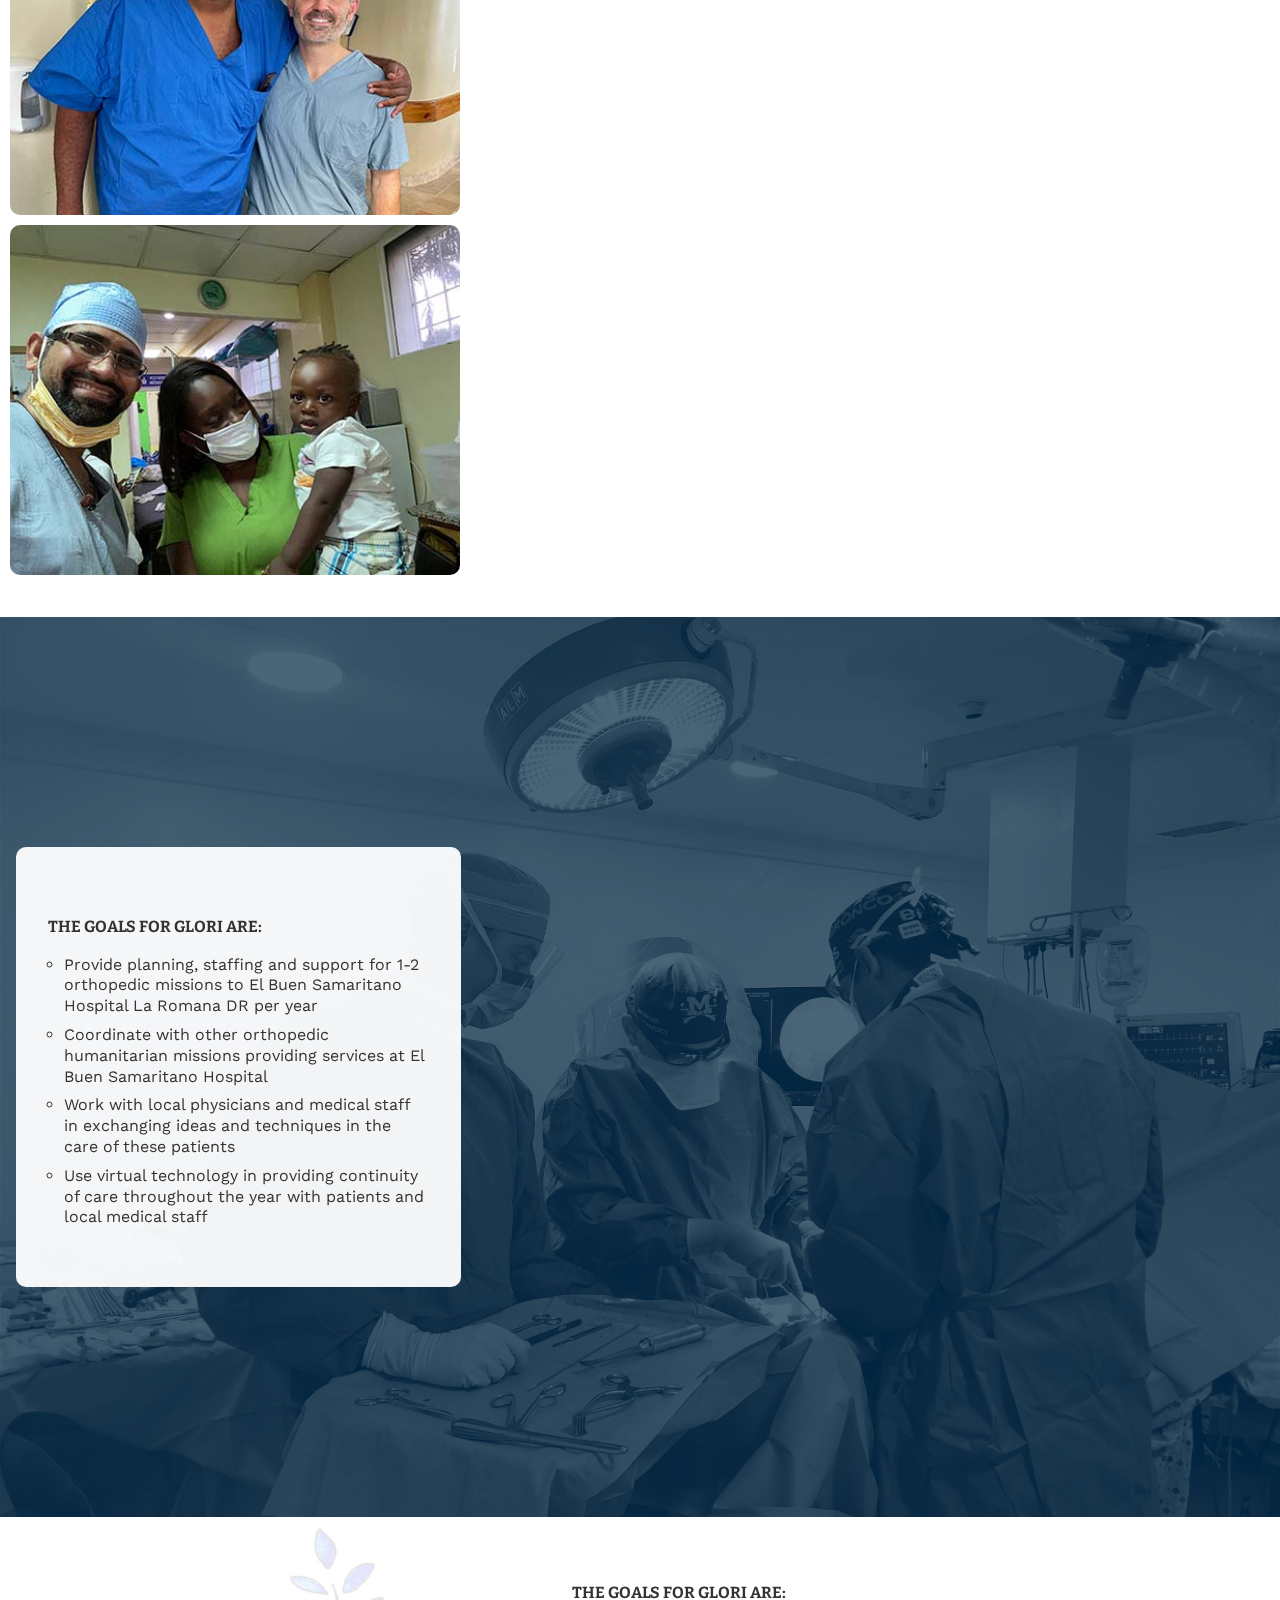
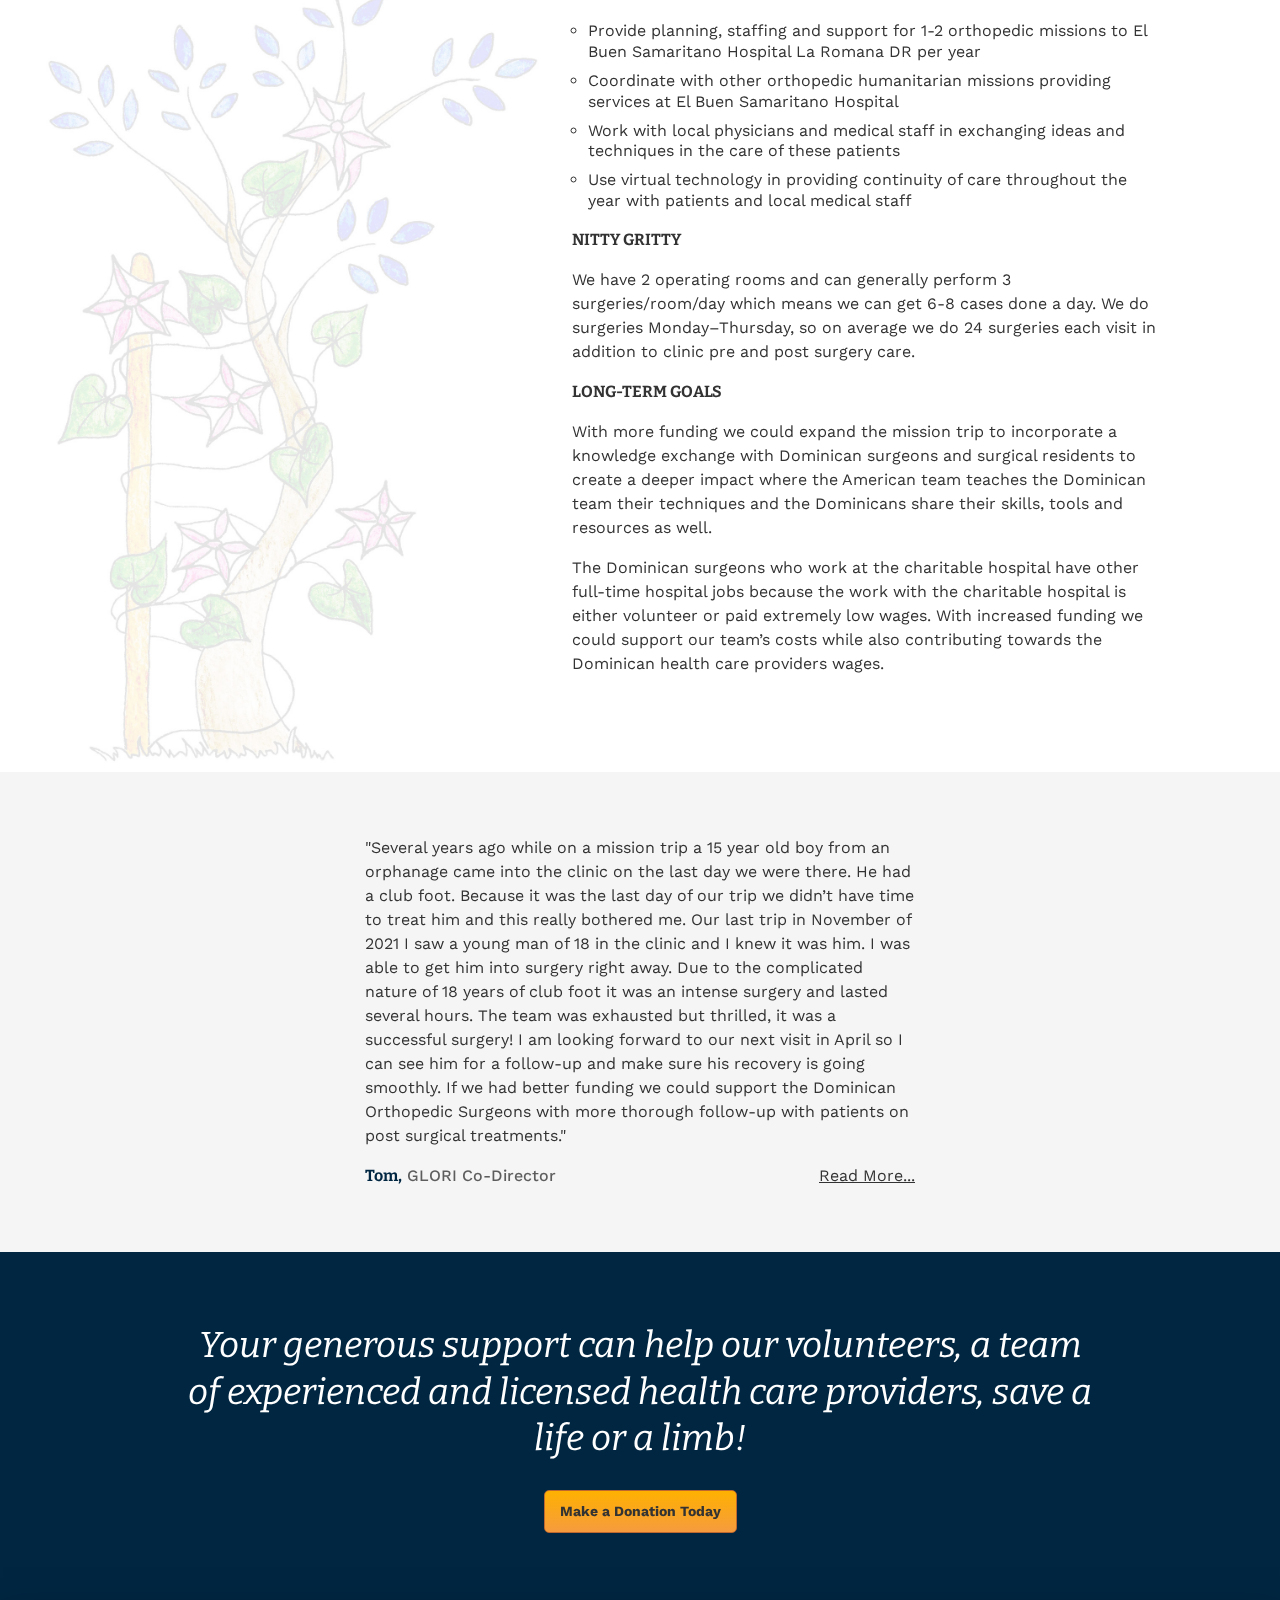
==== commit 60e78c32: "redid css to make it more streamline" ====
--- a/index.html
+++ b/index.html
@@ -9,10 +9,6 @@
       rel="stylesheet"
       href="https://unpkg.com/flickity@2/dist/flickity.min.css"
     />
-    <link
-      rel="stylesheet"
-      href="https://unpkg.com/flickity-fullscreen@2/fullscreen.css"
-    />
 
     <link rel="stylesheet" href="css/styles.css" />
     <title>Great Lakes Orthopedic Relief International</title>
@@ -25,10 +21,10 @@
         >hi@greatlakesori.org</a
       >
     </nav>
+    <div class="modal">
+      <img src="" alt="" class="large-modal-image" />
+    </div>
     <main>
-      <div class="modal">
-        <img src="" alt="" class="large-modal-image" />
-      </div>
       <div class="page">
         <header class="max-width">
           <a href="index.html" class="logo">
@@ -50,18 +46,19 @@
 
       <div class="page">
         <div class="grid max-width">
+          <div class="mission">
+            <p>
+              Our mission is to ease suffering, improve health and promote
+              well-being for those in need.
+            </p>
+          </div>
           <img class="tender" src="assets/01.jpg" alt="Tender Moment" />
           <img
-            class="safe"
+            class="safe mobile"
             src="assets/safetocomeback.jpg"
             alt="Safe to come back"
           />
-          <div class="mission">
-            <p>
-              Our mission is to ease suffering, improve health and promote
-              well-being for those in need.
-            </p>
-          </div>
+
           <div class="about-text">
             <p>
               <strong>GLORI</strong>, based in Ann Arbor, MI, is an Orthopedic
@@ -120,8 +117,8 @@
         </section>
       </div>
 
-      <div class="page">
-        <section class="donate-section">
+      <div class="page mobile">
+        <section class="donate-section grid">
           <div class="goals">
             <div class="goals-container">
               <h3>The goals for GLORI are:</h3>
@@ -152,8 +149,32 @@
       </div>
 
       <div class="page">
-        <section class="max-width nitty-gritty">
+        <section class="max-width grid nitty-gritty">
           <div class="more-info">
+            <div class="desktop">
+              <h3>The goals for GLORI are:</h3>
+              <ul>
+                <li>
+                  Provide planning, staffing and support for 1-2 orthopedic
+                  missions to El Buen Samaritano Hospital La Romana DR per year
+                </li>
+
+                <li>
+                  Coordinate with other orthopedic humanitarian missions
+                  providing services at El Buen Samaritano Hospital
+                </li>
+
+                <li>
+                  Work with local physicians and medical staff in exchanging
+                  ideas and techniques in the care of these patients
+                </li>
+
+                <li>
+                  Use virtual technology in providing continuity of care
+                  throughout the year with patients and local medical staff
+                </li>
+              </ul>
+            </div>
             <h3>Nitty Gritty</h3>
 
             <p>
@@ -180,7 +201,7 @@
           </div>
         </section>
       </div>
-      <page id="tom">
+      <div class="page" id="tom">
         <section class="emotional_narrative">
           <p>
             "Several years ago while on a mission trip a 15 year old boy from an
@@ -203,12 +224,10 @@
               <h2>Tom,</h2>
               <h3>GLORI Co-Director</h3>
             </div>
-            <a href="tom.html"
-              ><button class="readmore">Read More...</button></a
-            >
-          </div>
-        </section>
-      </page>
+            <a href="tom.html">Read More...</a>
+          </div>
+        </section>
+      </div>
       <section class="quote">
         <p>
           Your generous support can help our volunteers, a team of experienced
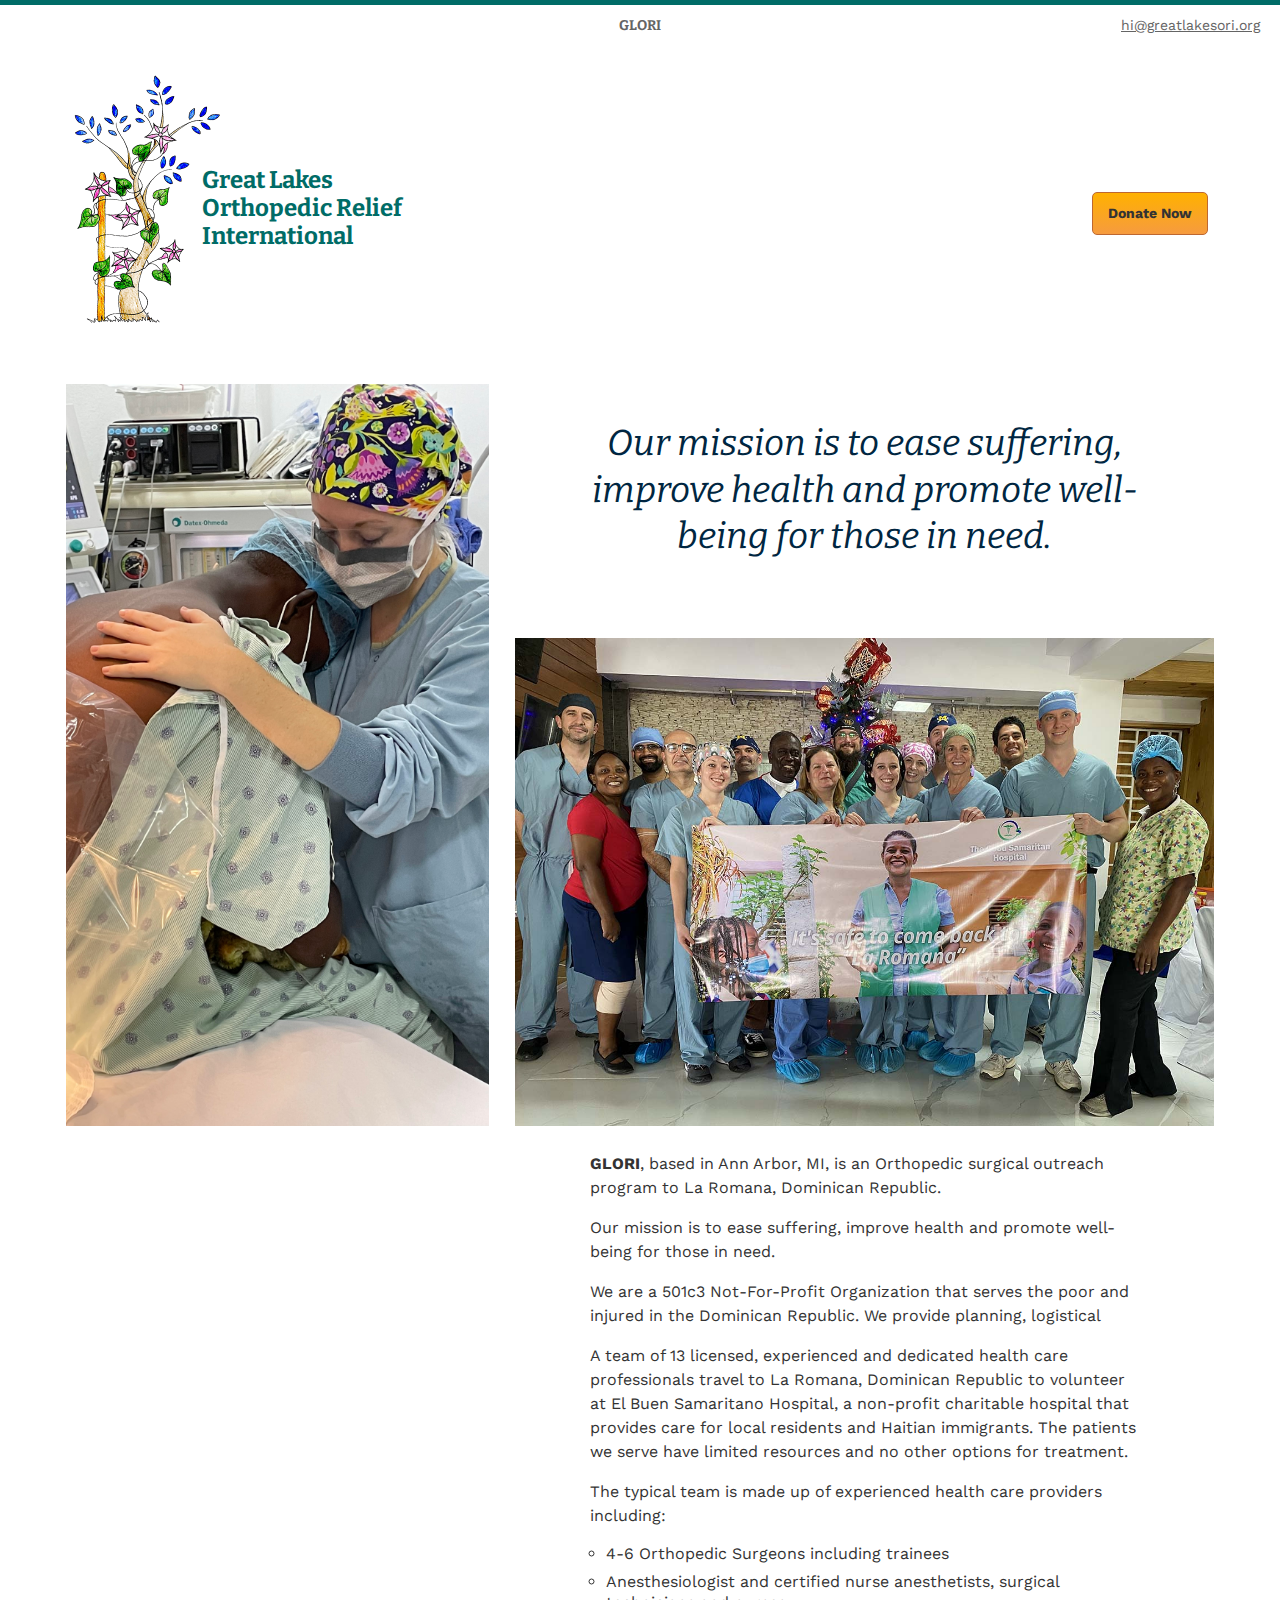
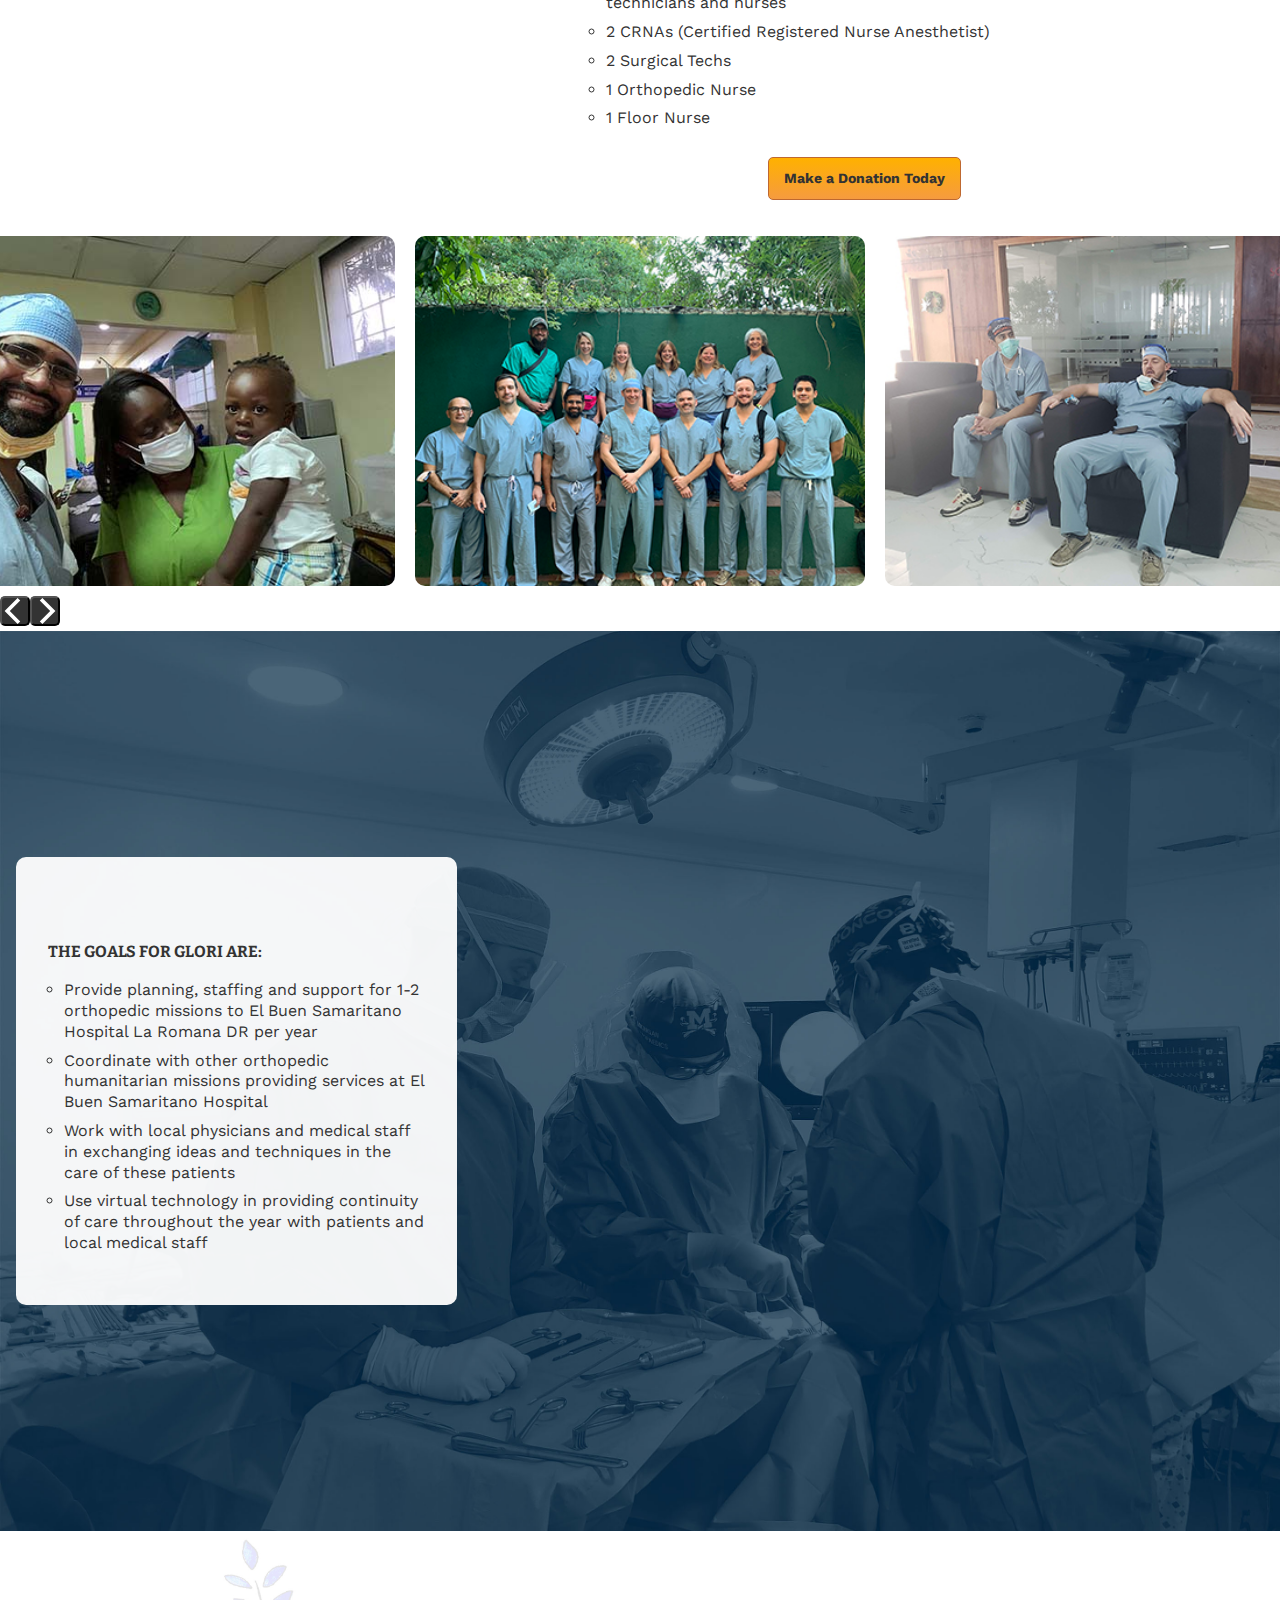
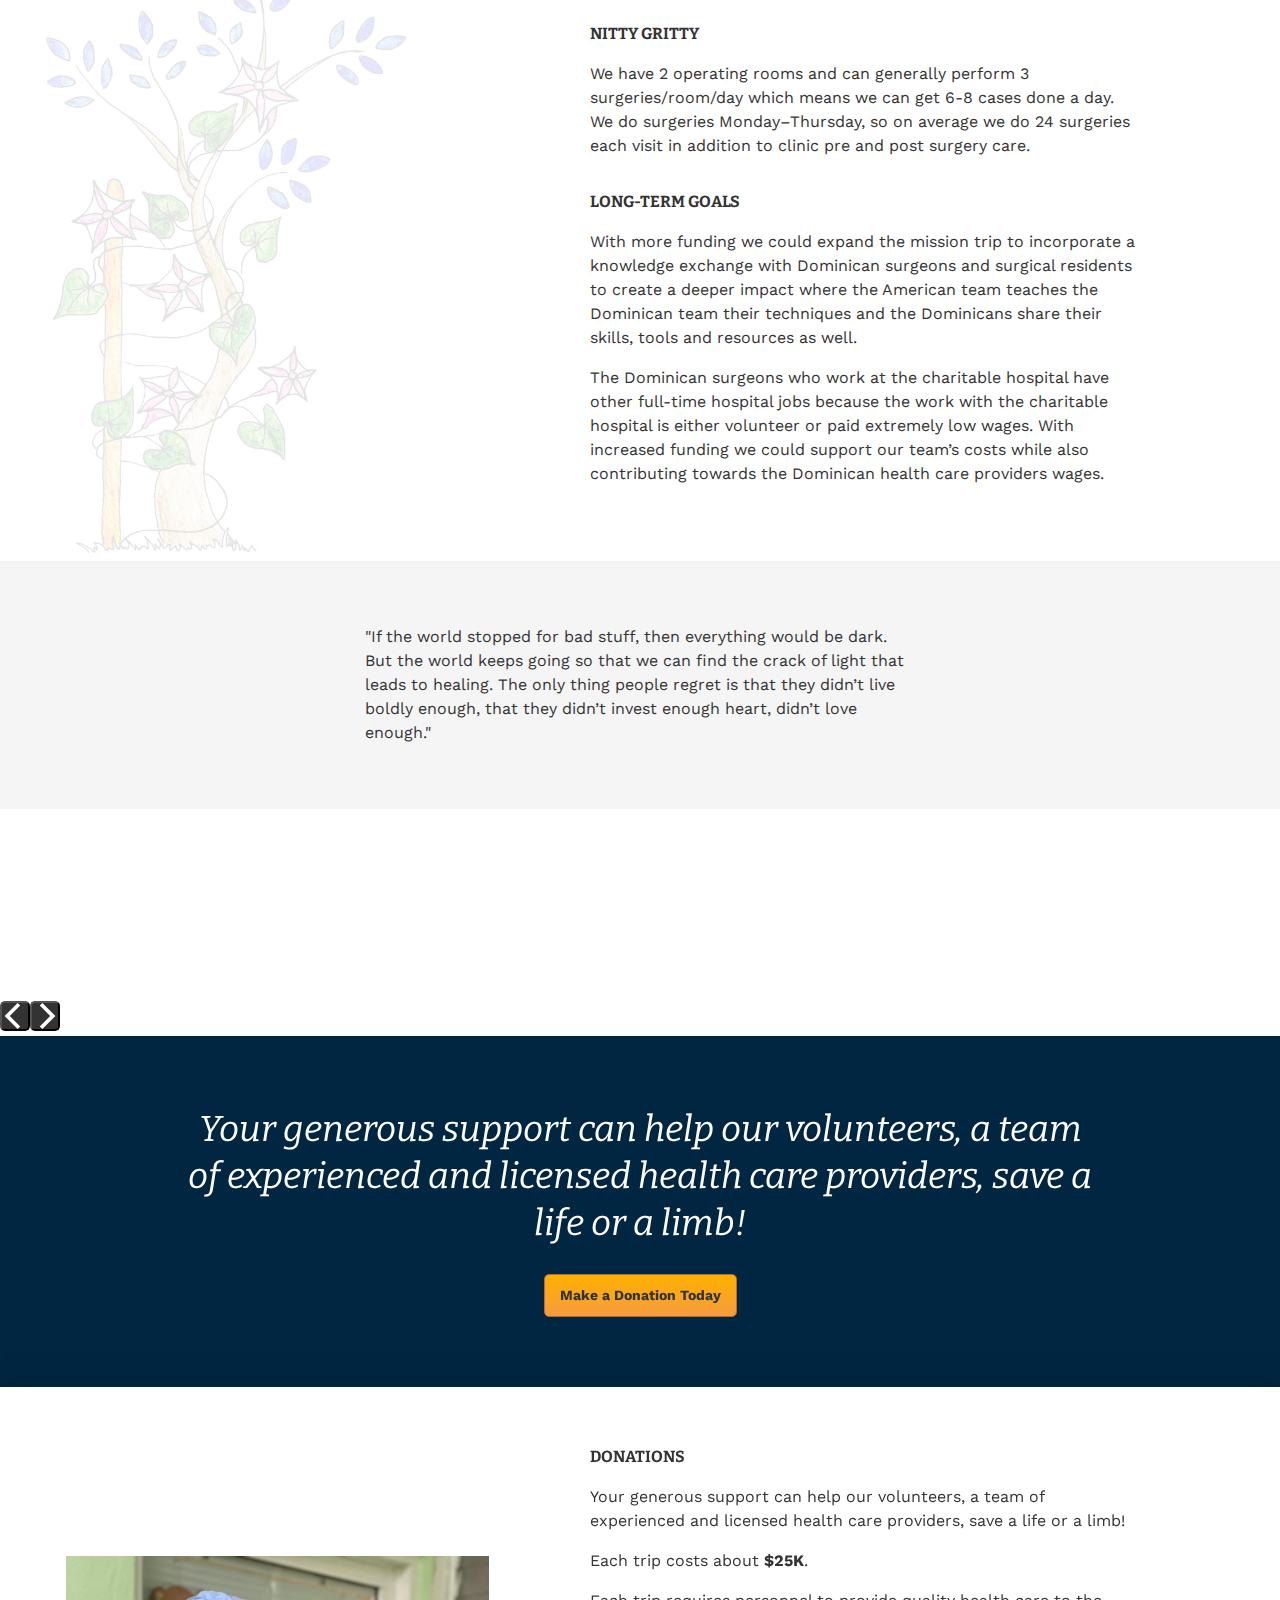
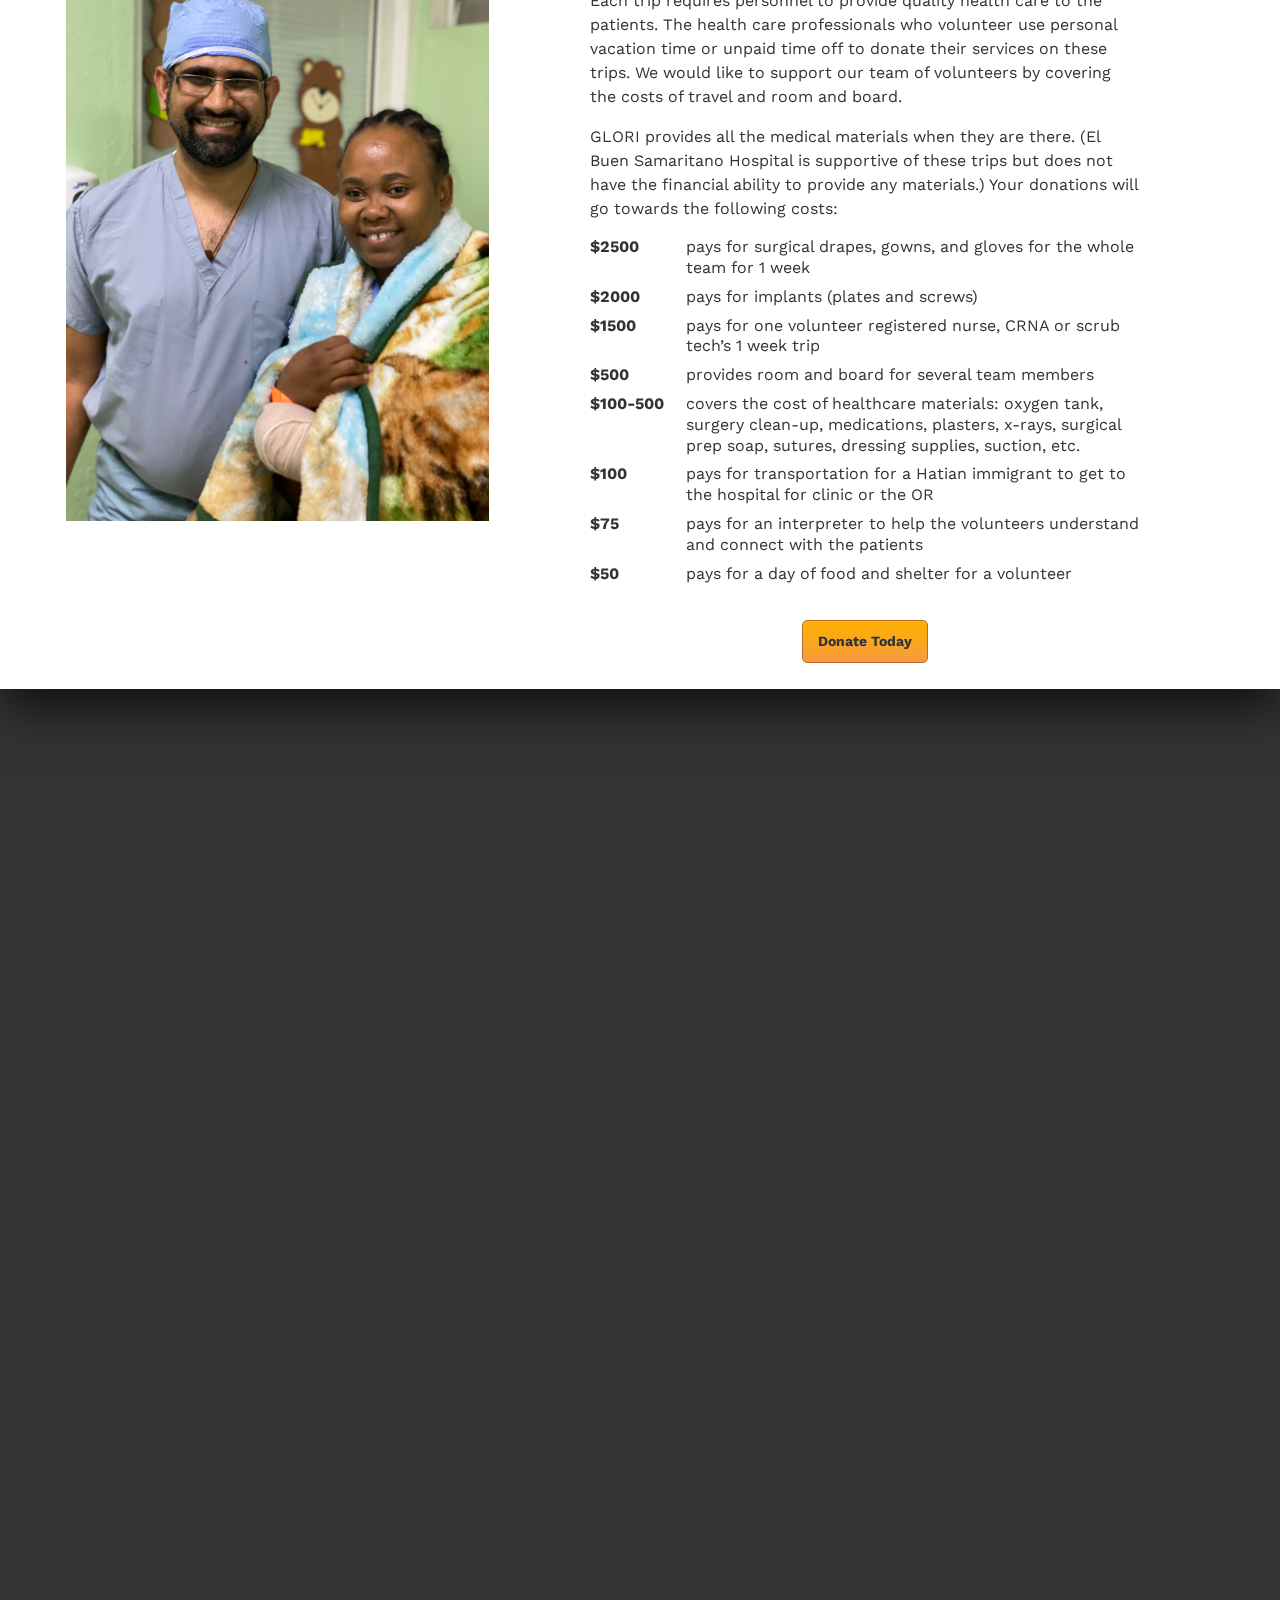
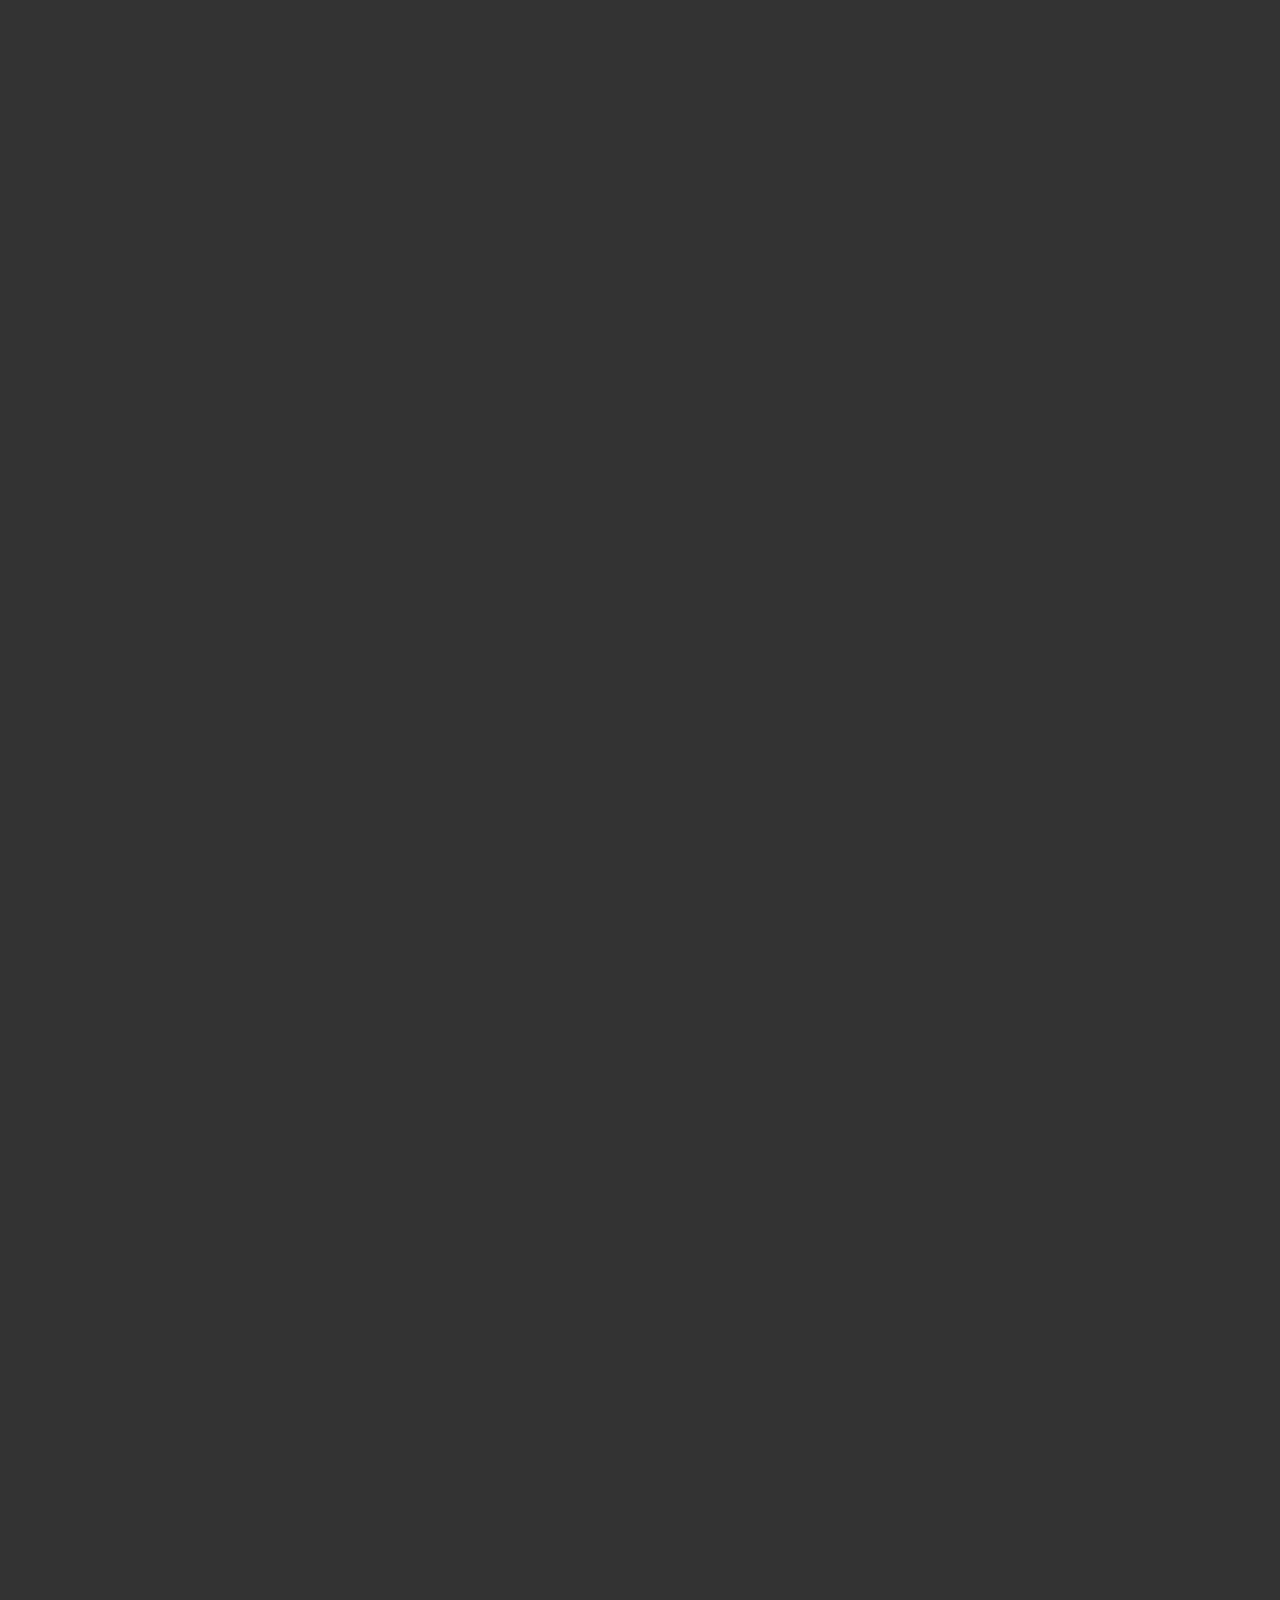
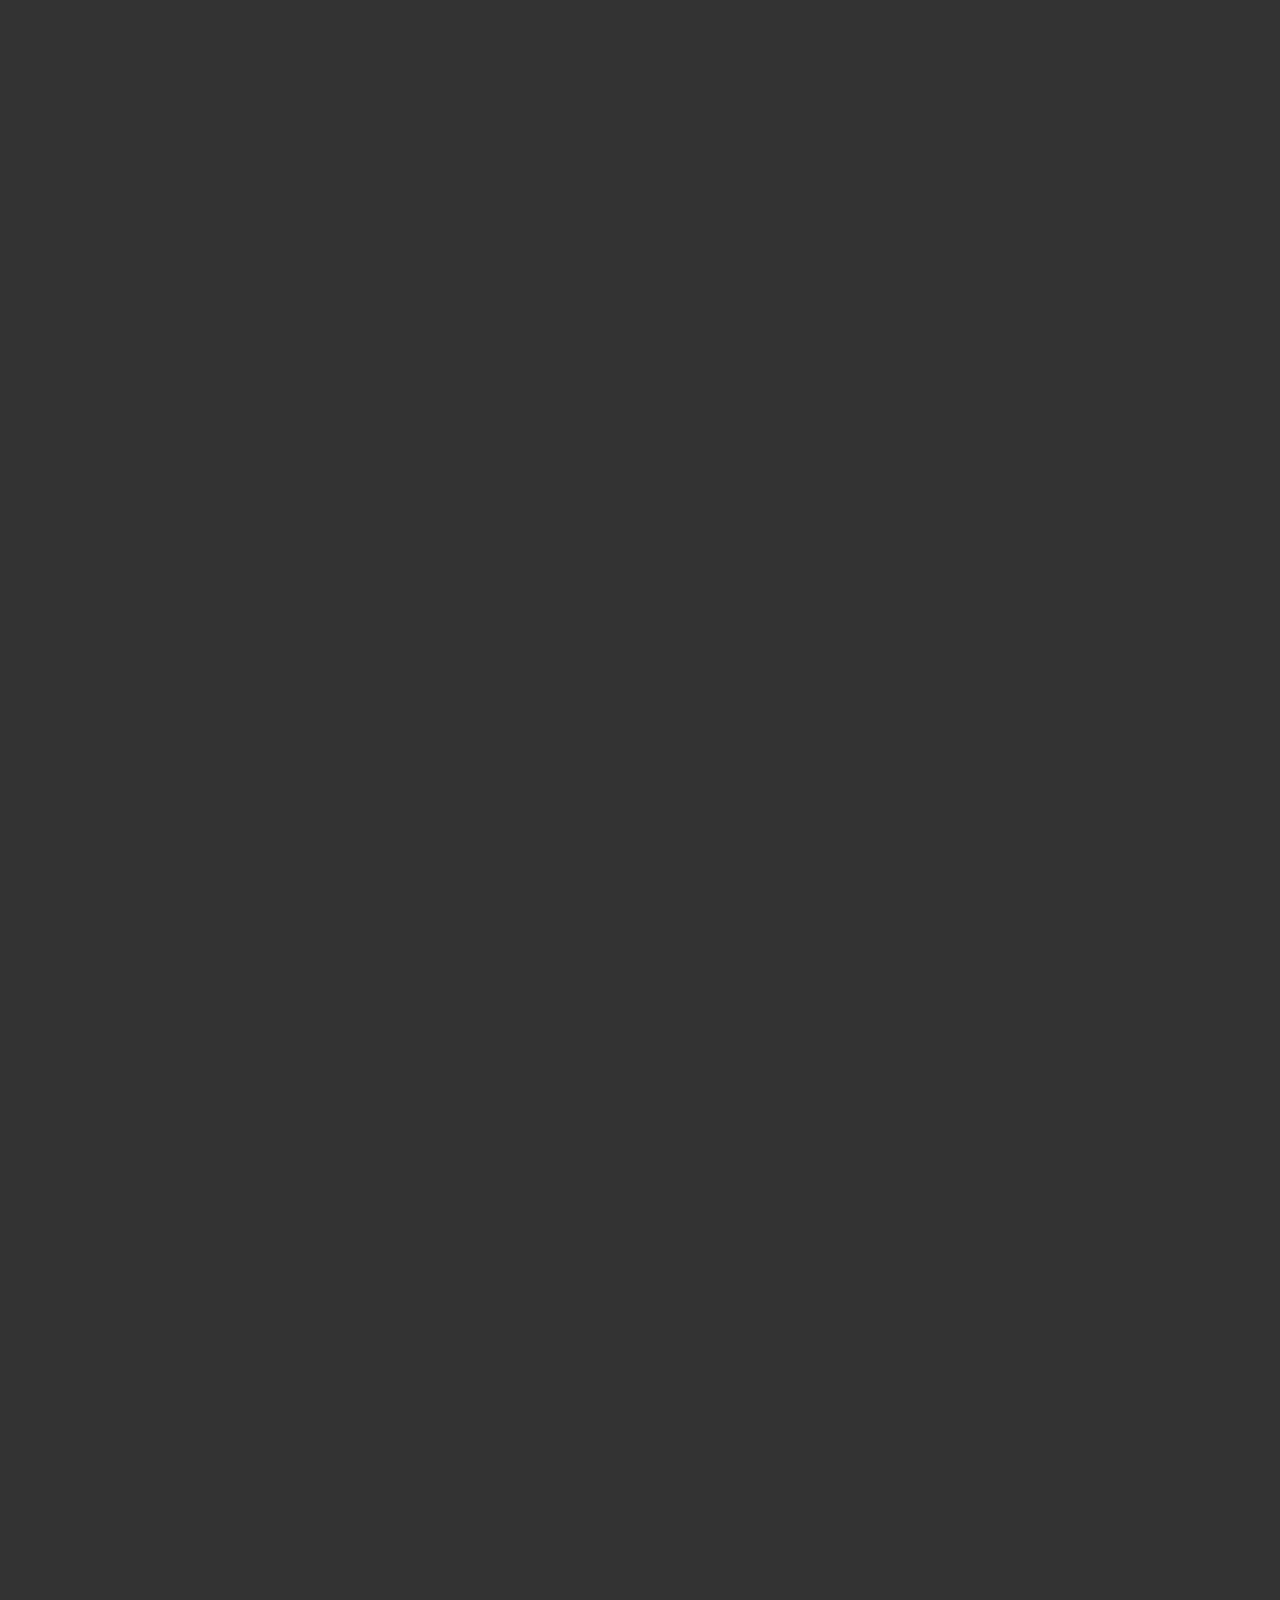
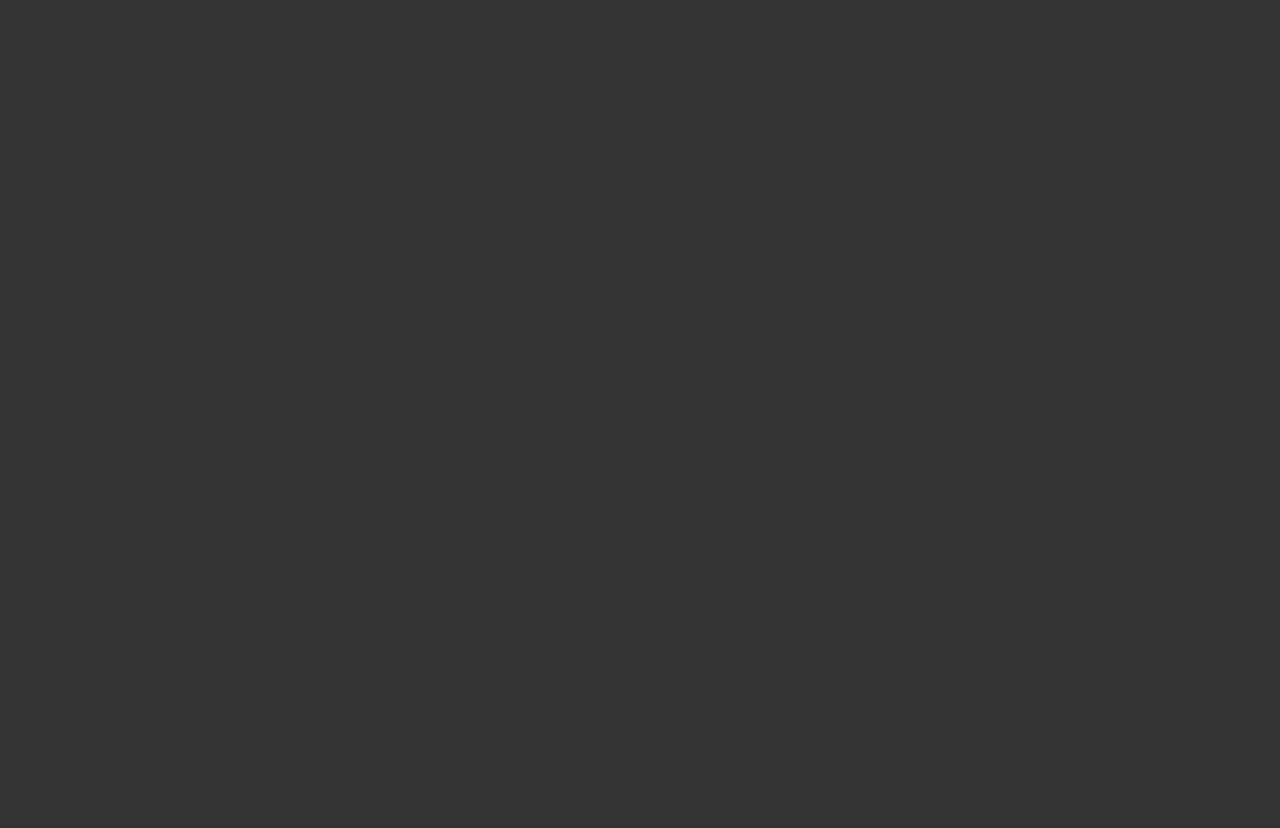
==== commit 1d009ddc: "quotes" ====
--- a/index.html
+++ b/index.html
@@ -202,31 +202,7 @@
         </section>
       </div>
       <div class="page" id="tom">
-        <section class="emotional_narrative">
-          <p>
-            "Several years ago while on a mission trip a 15 year old boy from an
-            orphanage came into the clinic on the last day we were there. He had
-            a club foot. Because it was the last day of our trip we didn’t have
-            time to treat him and this really bothered me. Our last trip in
-            November of 2021 I saw a young man of 18 in the clinic and I knew it
-            was him. I was able to get him into surgery right away. Due to the
-            complicated nature of 18 years of club foot it was an intense
-            surgery and lasted several hours. The team was exhausted but
-            thrilled, it was a successful surgery! I am looking forward to our
-            next visit in April so I can see him for a follow-up and make sure
-            his recovery is going smoothly. If we had better funding we could
-            support the Dominican Orthopedic Surgeons with more thorough
-            follow-up with patients on post surgical treatments."
-          </p>
-
-          <div class="flex">
-            <div>
-              <h2>Tom,</h2>
-              <h3>GLORI Co-Director</h3>
-            </div>
-            <a href="tom.html">Read More...</a>
-          </div>
-        </section>
+        <section class="quote-carousel" id="carousel2"></section>
       </div>
       <section class="quote">
         <p>
@@ -359,8 +335,8 @@
     </footer>
 
     <script type="text/javascript" src="/slideData.js"></script>
-    <script src="https://unpkg.com/flickity@2/dist/flickity.pkgd.min.js"></script>
-    <script src="https://unpkg.com/flickity-fullscreen@2/fullscreen.js"></script>
+    <script type="text/javascript" src="/narrativeData.js"></script>
+    <script type="text/javascript" src="/js/flickity.js"></script>
 
     <script type="text/javascript" src="/js/script.js"></script>
   </body>
--- a/css/styles.css
+++ b/css/styles.css
@@ -12,9 +12,18 @@
   font-size: 16px;
   line-height: 1.5;
   color: #333;
-  background-color: #333333;
+  background-color: #333;
   position: absolute;
 }
+
+@media (max-width: 400px) {
+  body,
+  html {
+    font-size: 14px;
+  }
+}
+
+/* Utility Classes */
 
 .max-width {
   max-width: 1200px;
@@ -25,6 +34,38 @@
 .margin-center {
   display: flex;
   justify-content: center;
+}
+
+.page {
+  width: 100vw;
+  background-color: #fff;
+}
+
+div.page:last-of-type {
+  box-shadow: 1px 23px 41px -2px rgba(0, 0, 0, 0.62);
+  -webkit-box-shadow: 1px 23px 41px -2px rgba(0, 0, 0, 0.62);
+  -moz-box-shadow: 1px 23px 41px -2px rgba(0, 0, 0, 0.62);
+}
+
+.grid {
+  display: grid;
+  grid-template-columns: 1fr 1.65fr;
+  /* grid-template-rows: 1fr 1fr; */
+  gap: 1.6187em;
+  padding: 1.6187em;
+  align-items: center;
+}
+
+.grid img {
+  object-fit: cover;
+  height: 100%;
+}
+
+@media (max-width: 600px) {
+  .grid {
+    display: flex;
+    flex-direction: column;
+  }
 }
 
 a {
@@ -41,7 +82,7 @@
 h3 {
   font-family: "Bitter", serif;
   margin-bottom: 1rem;
-  margin-top: 1rem;
+  margin-top: 2rem;
   font-weight: 700;
   text-transform: uppercase;
 }
@@ -49,6 +90,27 @@
 strong {
   font-weight: 700;
 }
+
+img {
+  width: 100%;
+}
+
+ul {
+  list-style: circle;
+  padding-left: 1em;
+}
+
+li {
+  padding: 0;
+  line-height: 1.3;
+  margin-bottom: 0.5em;
+}
+
+li:last-of-type {
+  margin-bottom: 0;
+}
+
+/* Navigation */
 
 nav {
   border-top: 5px solid #006c67;
@@ -76,6 +138,16 @@
   text-align: right;
 }
 
+@media (max-width: 400px) {
+  nav {
+    display: flex;
+    justify-content: space-between;
+    padding: 10px 1em;
+  }
+}
+
+/* LINKS */
+
 .name a,
 a.button,
 .email a,
@@ -88,6 +160,8 @@
   margin-bottom: 40vh;
   z-index: 11;
 }
+
+/* HEADER */
 
 header {
   margin-top: 40px;
@@ -111,6 +185,12 @@
     font-size: 16px;
   }
 
+  @media (max-width: 400px) {
+    p {
+      font-size: 14px;
+    }
+  }
+
   .margin-center {
     width: 100%;
   }
@@ -145,6 +225,16 @@
 .logo h1 {
   margin-bottom: -20px;
   margin-left: -20px;
+}
+
+@media (max-width: 400px) {
+  header img {
+    width: 120px;
+  }
+
+  header .logo h1 {
+    font-size: 1.3rem;
+  }
 }
 
 a.button {
@@ -169,132 +259,61 @@
   transform: scale(0.95);
 }
 
-section.quote {
-  width: 100%;
-  display: flex;
-  flex-direction: column;
-  justify-content: space-between;
-  place-items: center;
-  padding: 70px 5vw;
-  background-color: #002641;
-}
-
-.quote p {
-  max-width: 40ch;
-  font-family: "Bitter", serif;
-  /* font-size: 3vw; */
-  font-size: clamp(1.5em, 4vw, 36px);
-
+/* INTRO */
+
+.mission p {
+  line-height: 1;
+  font-family: "Bitter", serif;
+  font-size: clamp(1.5em, 5vw, 36px);
   font-style: italic;
   line-height: 1.3;
-  color: #fff;
   text-align: center;
-
-  margin: 0;
-}
-
-@media (max-width: 750px) {
-  .quote p {
-    max-width: 40ch;
-    font-family: "Bitter", serif;
-    font-size: 4vw;
-    font-style: italic;
-    line-height: 1.3;
-    color: #fff;
-    text-align: center;
-  }
-}
-
-section.donate-section {
-  display: grid;
-  grid-template-columns: 1fr 1.65fr;
-
-  place-items: center;
-
-  min-height: 100vh;
-  width: 100vw;
-  padding: 5vw 0;
-
-  background-image: url(../assets/02_blue_background.jpg);
-  background-repeat: no-repeat;
-  background-size: cover;
-}
-
-@media (max-width: 750px) {
-  section.donate-section {
-    grid-template-columns: 1fr;
-    min-height: auto;
-    padding: 0;
-  }
-
-  .about-text {
-    padding-bottom: 70px;
-  }
-}
-
-.goals {
-  grid-column: 1;
+  color: #002641;
   padding: 1em;
 }
 
-.goals-container {
-  background-color: rgba(255, 255, 255, 0.95);
-  padding: 4vw 2em;
-  border-radius: 10px;
-  max-width: 65ch;
-}
-
-ul {
-  list-style: circle;
-  padding-left: 1em;
-}
-
-li {
-  padding: 0;
-  line-height: 1.3;
-  margin-bottom: 0.5em;
-}
-
-img {
-  width: 100%;
-}
-
-.slideshow {
-  padding: 2em 0;
-}
-
-.nitty-gritty {
-  background-image: url(../assets/GLORI_bg.jpg);
-  background-repeat: no-repeat;
-  background-size: contain;
-  background-position: bottom left;
-  padding: 4vw 0;
-  min-height: 70vh;
-  display: grid;
-  grid-template-columns: 1fr 1.65fr;
-  gap: 2em;
-  padding: 1em;
-}
-
-@media (max-width: 750px) {
-  section.slideshow {
-    grid-template-columns: 1fr;
-  }
-}
-
-.main-carousel {
-  grid-column: span 2;
-}
-
-.more-info {
-  grid-column: 2;
-  padding: 2em;
-  padding-bottom: 4em;
-  max-width: 65ch;
-  margin: auto;
-}
-
-/* smaller, dark, rounded square */
+@media (min-width: 600px) {
+  .mission {
+    grid-column: 2;
+    grid-row: 1;
+    height: 100%;
+    display: grid;
+    place-items: center;
+  }
+  .tender {
+    grid-row: span 2;
+  }
+
+  .about-text,
+  .more-info {
+    grid-column: 2;
+    max-width: 55ch;
+    margin: auto;
+  }
+}
+
+@media (max-width: 600px) {
+  .mission {
+    grid-row: 1;
+  }
+
+  .mission p {
+    text-align: left;
+  }
+}
+
+.grid img.smiles {
+  object-fit: contain !important;
+  height: auto !important;
+}
+
+.grid p,
+.grid ul,
+.grid li {
+  max-width: 55ch;
+}
+
+/* Image Carousel  */
 .flickity-button {
   background: #333;
 }
@@ -372,6 +391,10 @@
   border-radius: 10px !important;
 }
 
+.snippit a {
+  color: rgb(245, 245, 245);
+}
+
 .carousel-container h3 {
   font-family: "Work Sans", sans-serif !important;
   font-weight: 500;
@@ -390,15 +413,182 @@
 
 @media (max-width: 750px) {
   .carousel-cell {
-    width: auto;
-    height: 300px;
+    max-width: 100%;
+    min-height: 300px;
   }
 
   .carousel-container {
-    padding: 50px;
-  }
-}
-
+    padding: 25px 50px;
+  }
+
+  p.carousel-quote {
+    color: #fff;
+    font-size: 12px;
+  }
+}
+
+/* Modal */
+.modal {
+  position: fixed;
+  top: 0;
+  left: 0;
+  z-index: 100;
+  height: 100vh;
+  width: 100vw;
+  background: rgba(0, 0, 0, 0.9);
+
+  display: grid;
+  place-items: center;
+  opacity: 0;
+  pointer-events: none;
+
+  padding: 2em;
+
+  transition: all 0.25s ease-out;
+}
+
+.modal.open {
+  opacity: 1;
+  pointer-events: all;
+}
+
+.large-modal-image {
+  max-width: 60vw;
+  height: auto;
+  object-fit: contain;
+  transform: scale(0.5);
+  transition: all 0.25s ease-out;
+}
+
+.large-modal-image.open {
+  transform: scale(1);
+}
+
+@media (max-width: 600px) {
+  .large-modal-image {
+    max-width: 100vw;
+  }
+
+  .modal {
+    padding: 0.5em;
+  }
+}
+
+/* GLORI Goals Section */
+/* Dissapeares when in mobile */
+section.donate-section {
+  display: grid;
+  grid-template-columns: 1fr 1.65fr;
+
+  place-items: center;
+
+  min-height: 100vh;
+  width: 100vw;
+  padding: 5vw 0;
+
+  background-image: url(../assets/02_blue_background.jpg);
+  background-repeat: no-repeat;
+  background-size: cover;
+}
+.goals {
+  grid-column: 1;
+  padding: 1em;
+}
+
+.goals-container {
+  background-color: rgba(255, 255, 255, 0.95);
+  padding: 4vw 2em;
+  border-radius: 10px;
+  max-width: 65ch;
+}
+
+@media (max-width: 900px) {
+  .goals {
+    grid-column: span 2;
+  }
+}
+
+@media (max-width: 768px) {
+  .mobile {
+    display: none;
+  }
+}
+
+@media (min-width: 768px) {
+  .desktop {
+    display: none;
+  }
+}
+
+/* Nity Grity Section */
+.nitty-gritty {
+  background-image: url(../assets/GLORI_bg.jpg);
+  background-repeat: no-repeat;
+  background-size: contain;
+  background-position: bottom left;
+  min-height: 70vh;
+}
+
+/* Emotional Narratives */
+.emotional_narrative {
+  padding: 4em 0 4em 0;
+  z-index: 100;
+  display: grid;
+  /* align-items: center; */
+  grid-template-columns: 1fr 55ch 1fr;
+  row-gap: 1em;
+  background-color: rgb(245, 245, 245);
+  color: rgba(0, 0, 0, 0.62);
+}
+
+.emotional_narrative h2 {
+  font-size: 2em;
+  font-weight: 700;
+  color: #002641;
+  text-align: center;
+}
+
+.emotional_narrative h3 {
+  text-align: center;
+  margin: 0;
+}
+
+.emotional_narrative > * {
+  grid-column: 2;
+  margin: 0;
+}
+
+@media (max-width: 450px) {
+  .emotional_narrative {
+    grid-template-columns: 1fr;
+    padding: 2em;
+  }
+}
+
+.link-nav-narratives {
+  margin-top: 1em;
+  padding-top: 2em;
+  border-top: 1px solid;
+}
+#tom h2 {
+  font-family: "Bitter", serif;
+  font-weight: 200;
+  font-size: 16px;
+  font-weight: 700;
+  display: inline;
+  width: max-content;
+}
+
+#tom h3 {
+  font-family: "Work Sans", sans-serif !important;
+  font-weight: 500;
+  width: max-content;
+  display: inline;
+  font-family: "Bitter", serif;
+  font-size: 1em;
+  text-transform: capitalize;
+}
+/* Donations Section*/
 ul.costs-table {
   list-style: none;
   padding-left: 0;
@@ -416,12 +606,7 @@
   font-weight: 700;
 }
 
-section,
-header,
-.grid {
-  background-color: #fff;
-}
-
+/* FOOTER */
 footer {
   z-index: 10;
   height: 40vh;
@@ -458,241 +643,48 @@
   font-size: 10px;
 }
 
-/* INTRO */
-
-.grid {
-  display: grid;
-  grid-template-columns: 1fr 1.65fr;
-  /* grid-template-rows: 1fr 1fr; */
-  gap: 1em;
-  padding: 1em;
-  align-items: center;
-}
-
-.grid img {
-  object-fit: cover;
-  height: 100%;
-}
-
-.mission {
-  grid-column: 2;
-  grid-row: 1;
-  height: 100%;
-  display: grid;
+/* Quote */
+section.quote {
+  width: 100%;
+  display: flex;
+  flex-direction: column;
+  justify-content: space-between;
   place-items: center;
-  padding: 2em;
-
-  /* background-color: rgb(240, 240, 240); */
-}
-
-.mission p {
-  line-height: 1;
-  font-family: "Bitter", serif;
-  font-size: clamp(1.5em, 5vw, 36px);
+  padding: 70px 5vw;
+  background-color: #002641;
+}
+
+.quote p {
+  max-width: 40ch;
+  font-family: "Bitter", serif;
+  /* font-size: 3vw; */
+  font-size: clamp(1.5em, 4vw, 36px);
 
   font-style: italic;
   line-height: 1.3;
+  color: #fff;
   text-align: center;
-  color: #002641;
-}
-
-.tender {
-  grid-row: span 2;
-}
-
-.about-text {
-  grid-column: 2;
-  padding: 1em;
-  padding-bottom: 2em;
-  max-width: 65ch;
-  margin: auto;
-}
-
-.grid img.smiles {
-  object-fit: contain !important;
-  height: auto !important;
-}
-
-@media (max-width: 750px) {
-  .about-text,
-  .more-info {
-    grid-column: span 2;
-  }
-
-  .tender {
-    grid-row: span 1;
-  }
-
-  .safe {
-    grid-column: span 2;
-  }
-}
-
-@media (max-width: 480px) {
-  .grid,
-  .nitty-gritty {
-    grid-template-columns: 1fr;
-  }
-
-  .safe,
-  .mission,
-  .tender,
-  .about-text,
-  .more-info {
-    grid-column: 1;
-  }
-  .about-text,
-  .more-info {
-    padding: 1em 0 !important;
-  }
-
-  .nitty-gritty {
-    padding: 1em;
-  }
-}
-
-.page {
-  width: 100vw;
-  background-color: #fff;
-}
-
-div.page:last-of-type {
-  box-shadow: 1px 23px 41px -2px rgba(0, 0, 0, 0.62);
-  -webkit-box-shadow: 1px 23px 41px -2px rgba(0, 0, 0, 0.62);
-  -moz-box-shadow: 1px 23px 41px -2px rgba(0, 0, 0, 0.62);
-}
-
-.modal {
-  position: fixed;
-  top: 46px;
-  left: 0;
-  z-index: 100;
-  height: calc(100vh - 46px);
-  width: 100vw;
-  background: rgba(0, 0, 0, 0.9);
-
-  display: grid;
-  place-items: center;
-  opacity: 0;
-  pointer-events: none;
-
-  padding: 2em;
-
-  transition: all 0.25s ease-out;
-}
-
-.modal.open {
-  opacity: 1;
-  pointer-events: all;
-}
-
-.large-modal-image {
-  max-width: 90vw;
-  height: auto;
-  object-fit: contain;
-  transform: scale(0.5);
-  transition: all 0.25s ease-out;
-}
-
-.large-modal-image.open {
-  transform: scale(1);
-}
-
-@media (max-width: 450px) {
-  .large-modal-image {
-    padding: 0;
-    max-width: 100vw;
-    height: auto;
-  }
-
-  .modal {
-    padding: 0.5em;
-  }
-}
-
-.emotional_narrative {
+
+  margin: 0;
+}
+
+/* Narrative Section */
+.quote-carousel-cell {
+  width: 100%;
+  min-height: 100%;
+  background-color: rgb(245, 245, 245);
+}
+
+.quote-container {
+  width: 100%;
   padding: 4em 0 4em 0;
-  z-index: 100;
   display: grid;
   /* align-items: center; */
   grid-template-columns: 1fr 55ch 1fr;
   row-gap: 1em;
-  background-color: rgb(245, 245, 245);
-  color: rgba(0, 0, 0, 0.62);
-}
-
-.emotional_narrative h2 {
-  font-size: 2em;
-  font-weight: 700;
-  color: #002641;
-  text-align: center;
-}
-
-.emotional_narrative h3 {
-  text-align: center;
-  margin: 0;
-}
-
-.emotional_narrative > * {
+}
+
+.quote-carousel-para {
   grid-column: 2;
   margin: 0;
 }
-
-.flex {
-  display: flex;
-  justify-content: space-between;
-}
-
-a .readmore {
-  display: inline-block;
-  padding: 5px 10px;
-  border: 1px solid #be6830;
-  border-radius: 5px;
-
-  font-size: 14px;
-  font-weight: 700;
-
-  background: linear-gradient(
-    180deg,
-    rgba(255, 177, 0, 1) 0%,
-    rgba(246, 155, 63, 1) 100%
-  );
-
-  cursor: pointer;
-}
-
-a:active .readmore {
-  transform: scale(0.95);
-}
-
-@media (max-width: 450px) {
-  .emotional_narrative {
-    grid-template-columns: 1fr;
-    padding: 1em;
-  }
-}
-
-.link-nav-narratives {
-  margin-top: 1em;
-  padding-top: 2em;
-  border-top: 1px solid;
-}
-
-#tom h2 {
-  font-family: "Bitter", serif;
-  font-weight: 200;
-  font-size: 16px;
-  font-weight: 700;
-  display: inline;
-  width: max-content;
-}
-
-#tom h3 {
-  font-family: "Work Sans", sans-serif !important;
-  font-weight: 500;
-  width: max-content;
-  display: inline;
-  font-family: "Bitter", serif;
-  font-size: 1em;
-  text-transform: capitalize;
-}
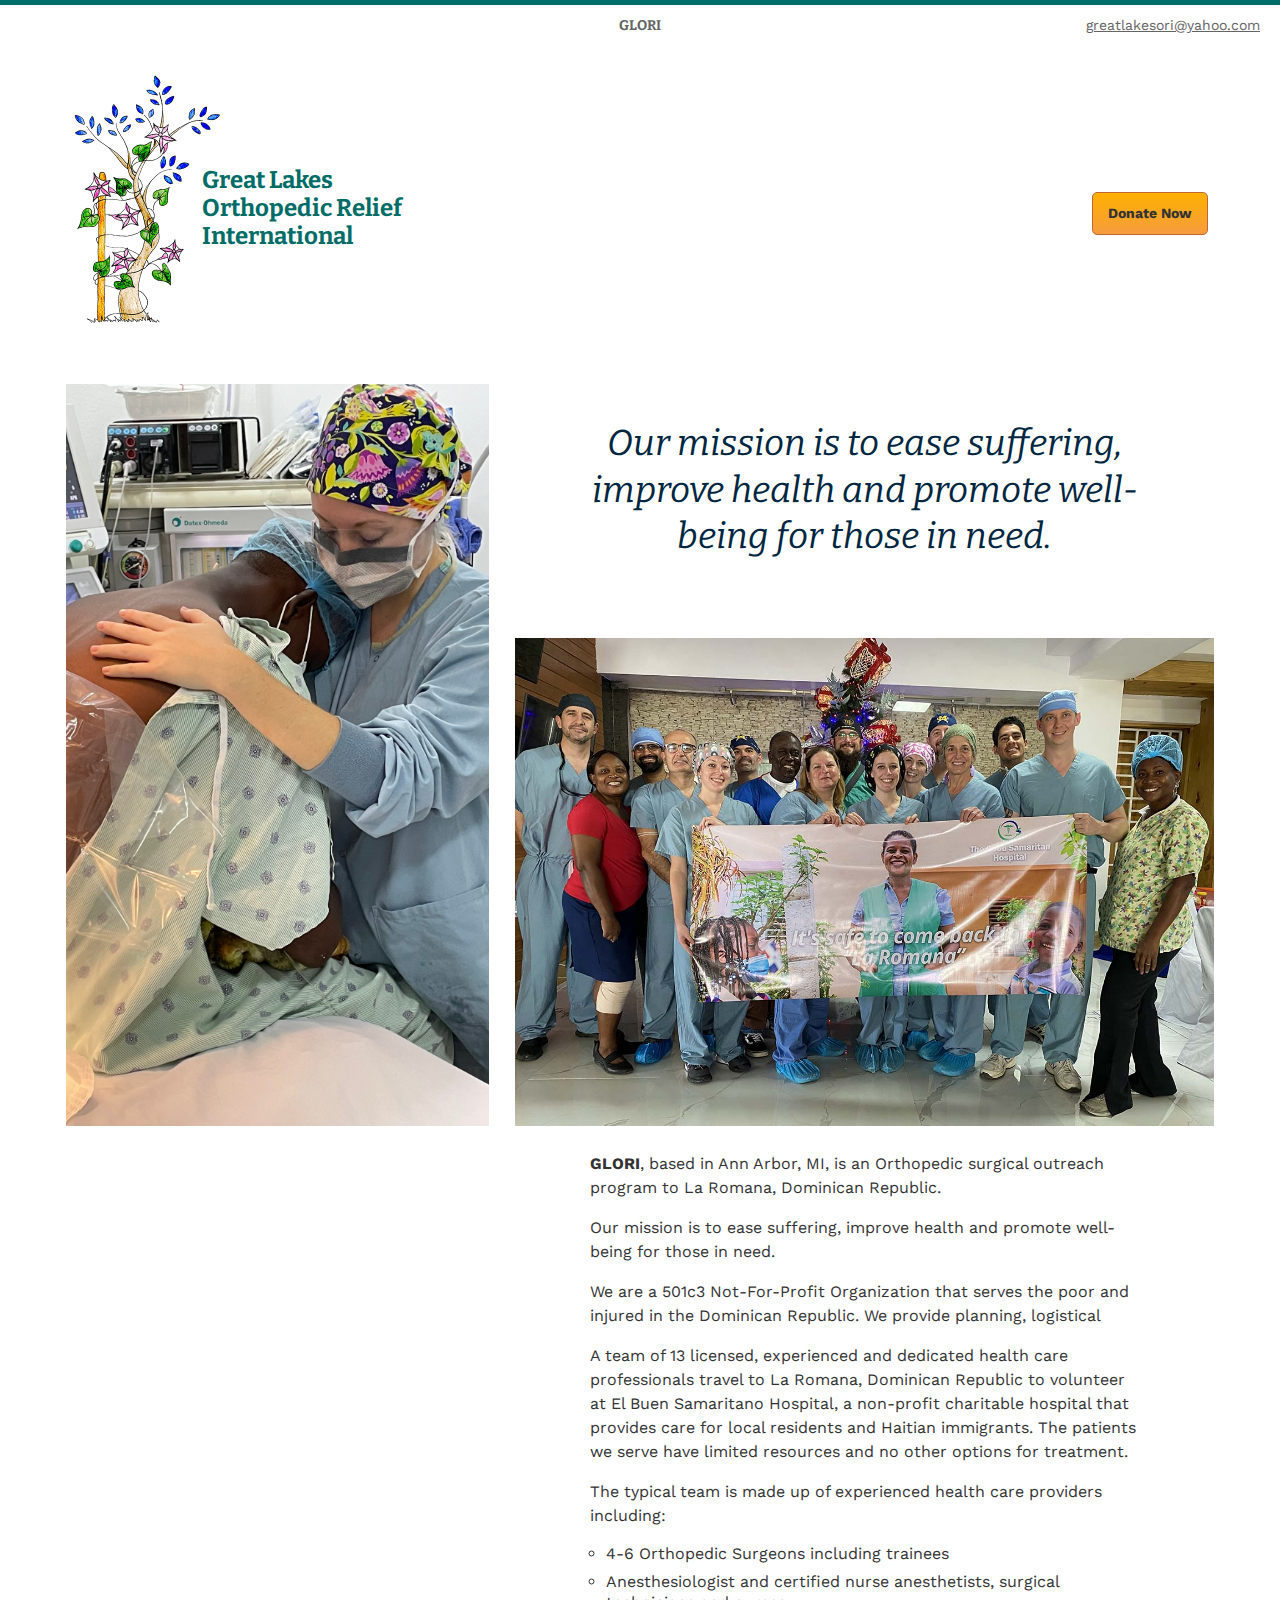
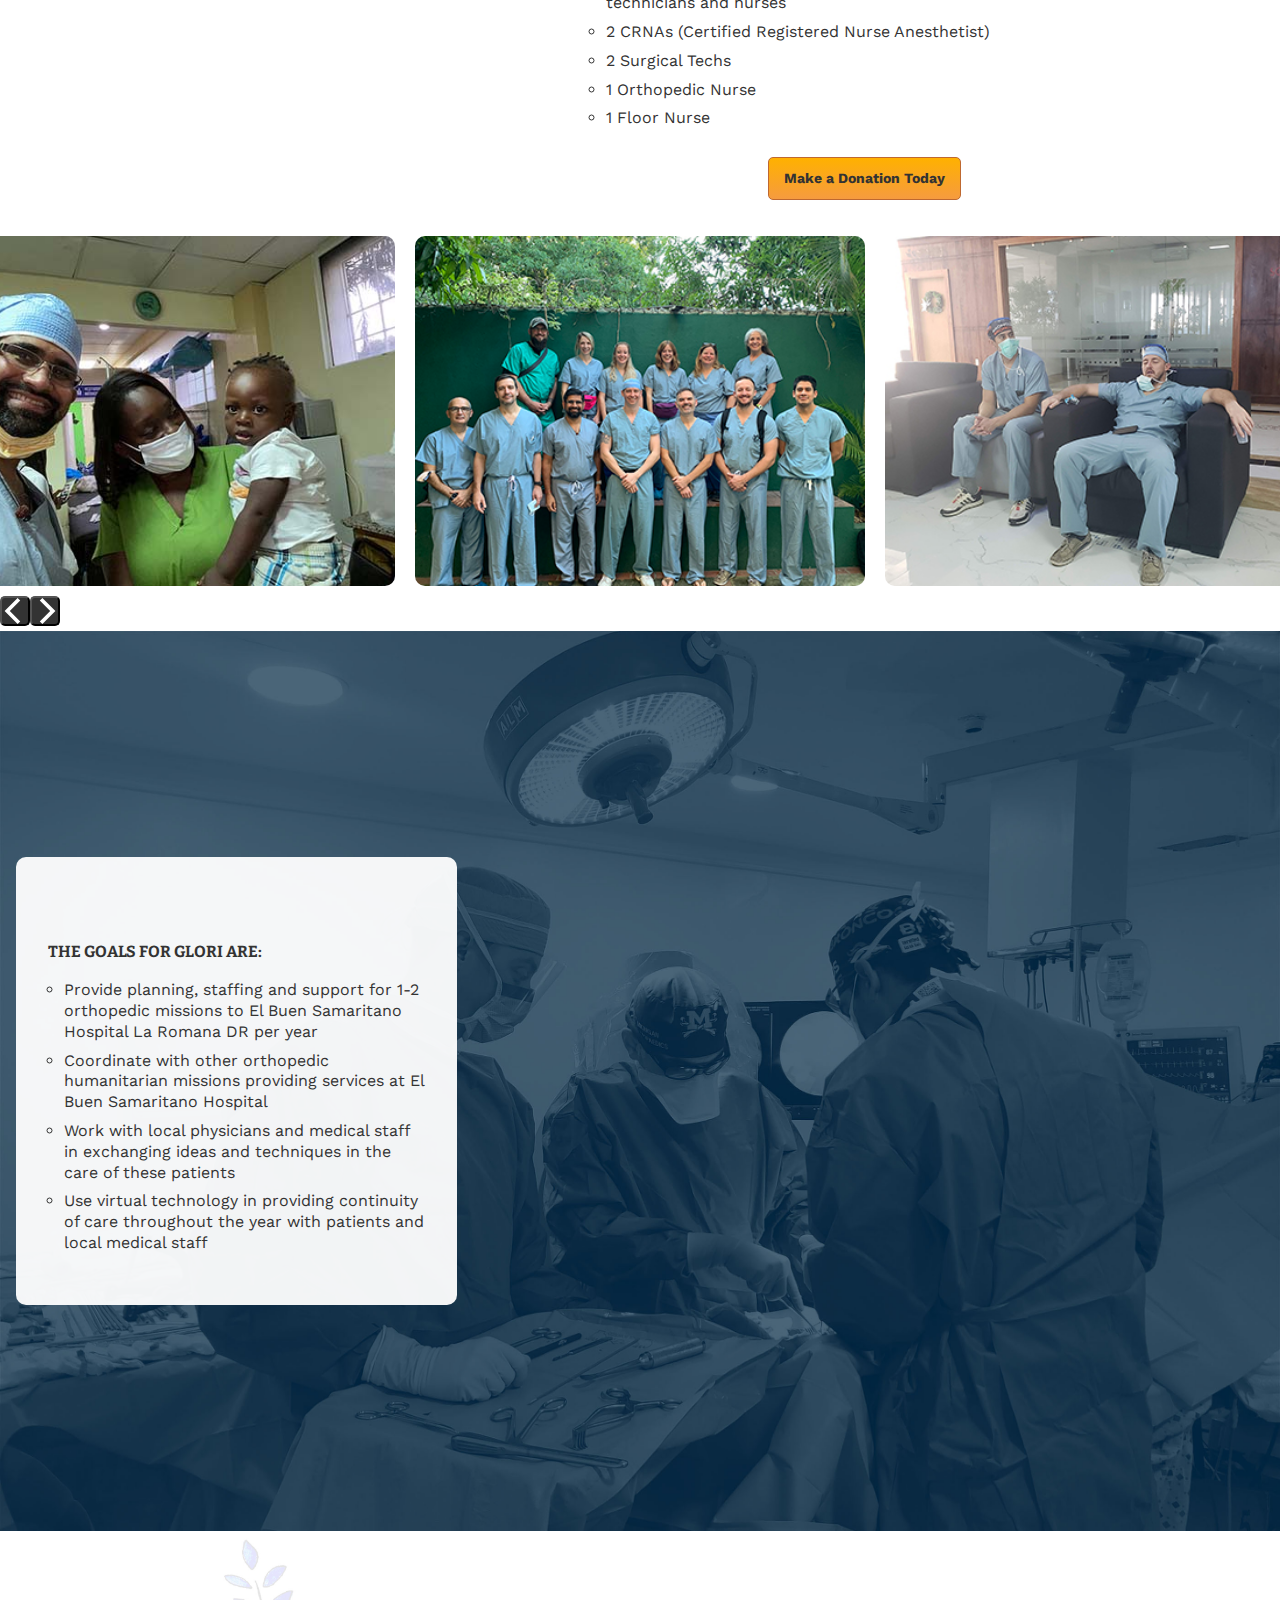
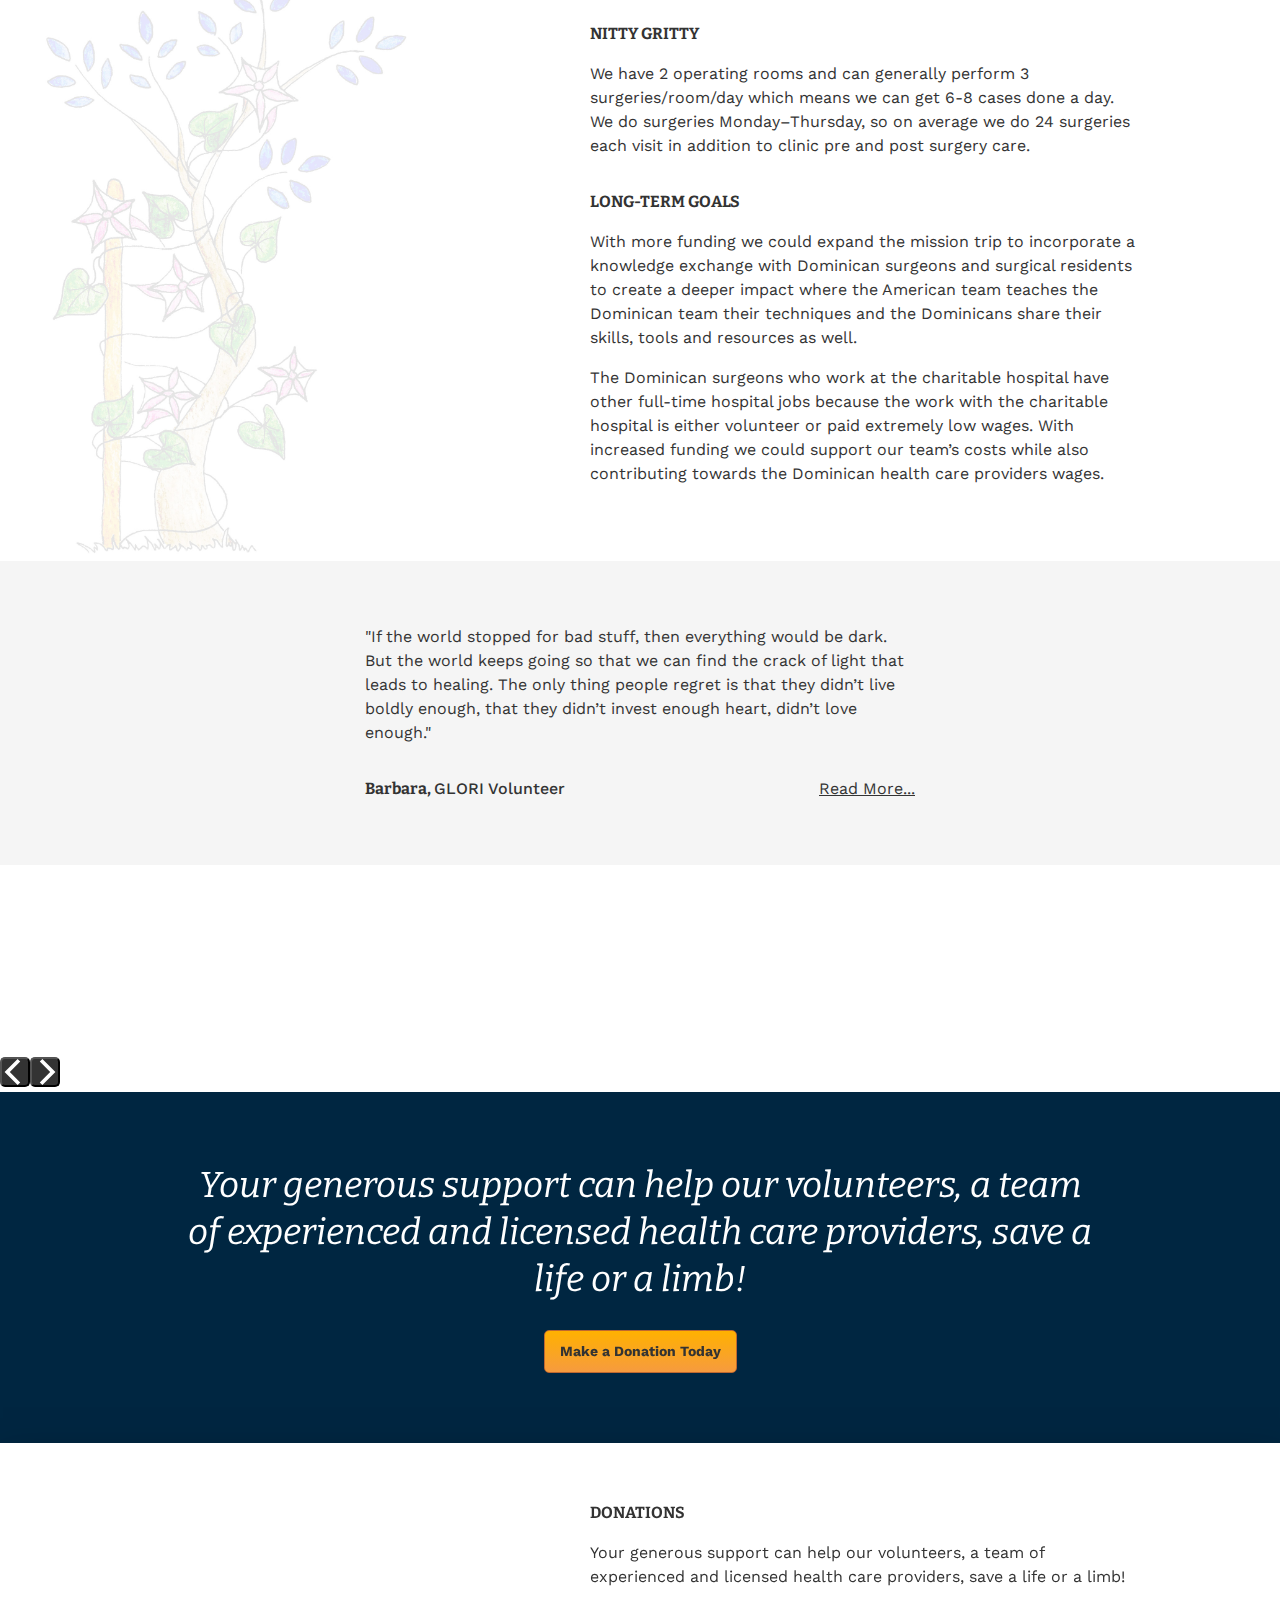
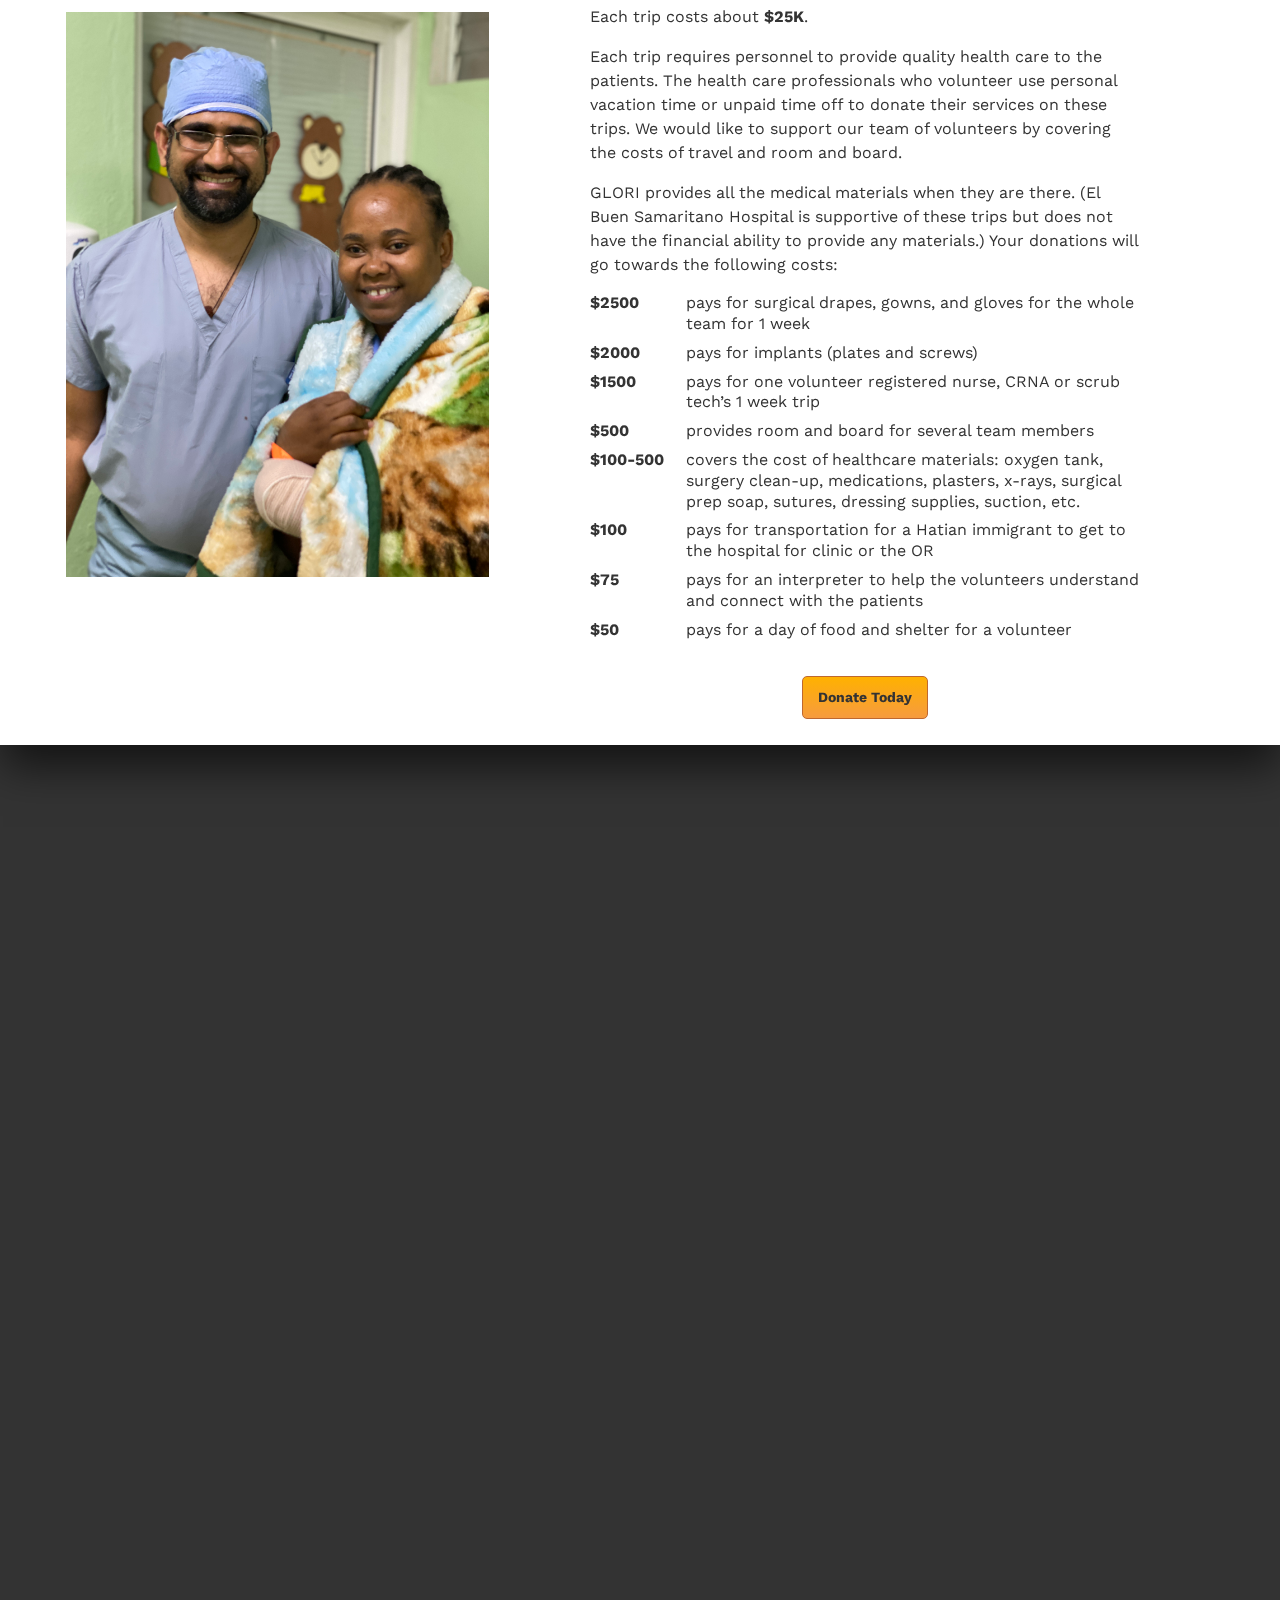
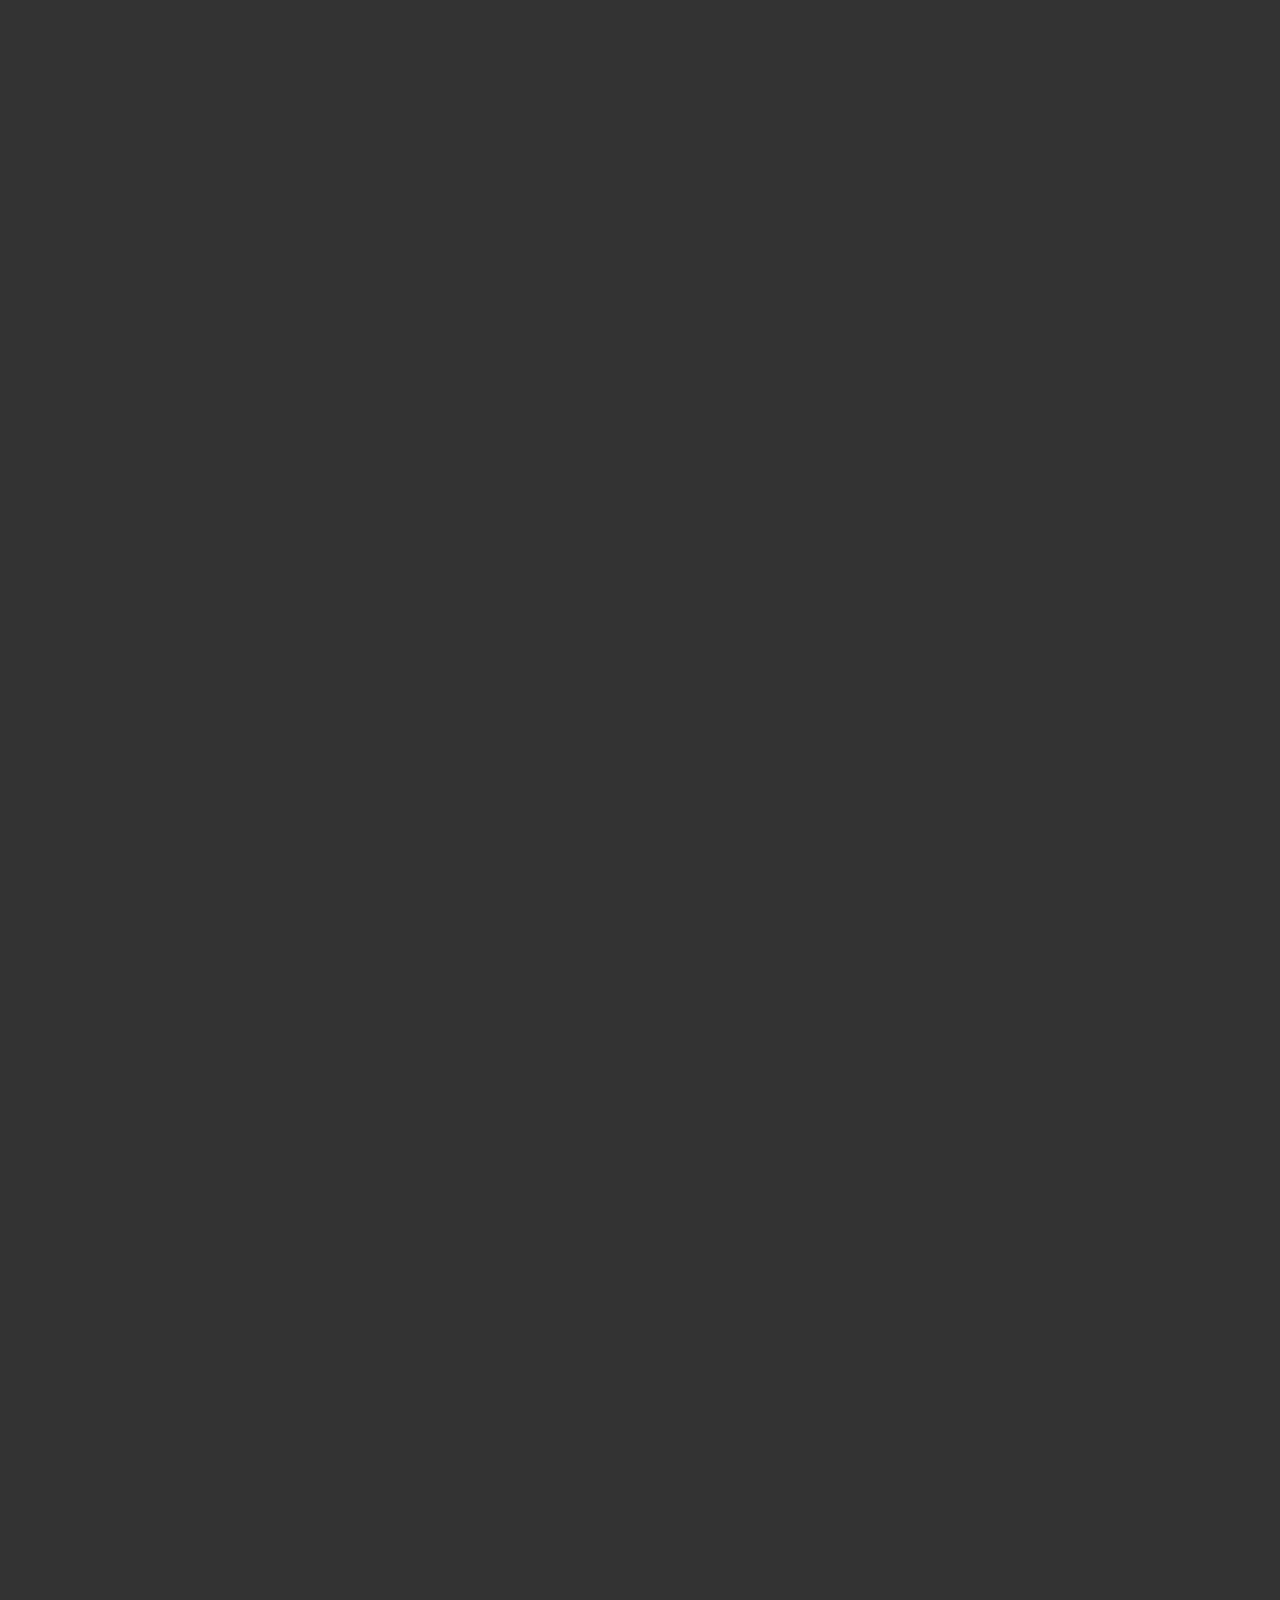
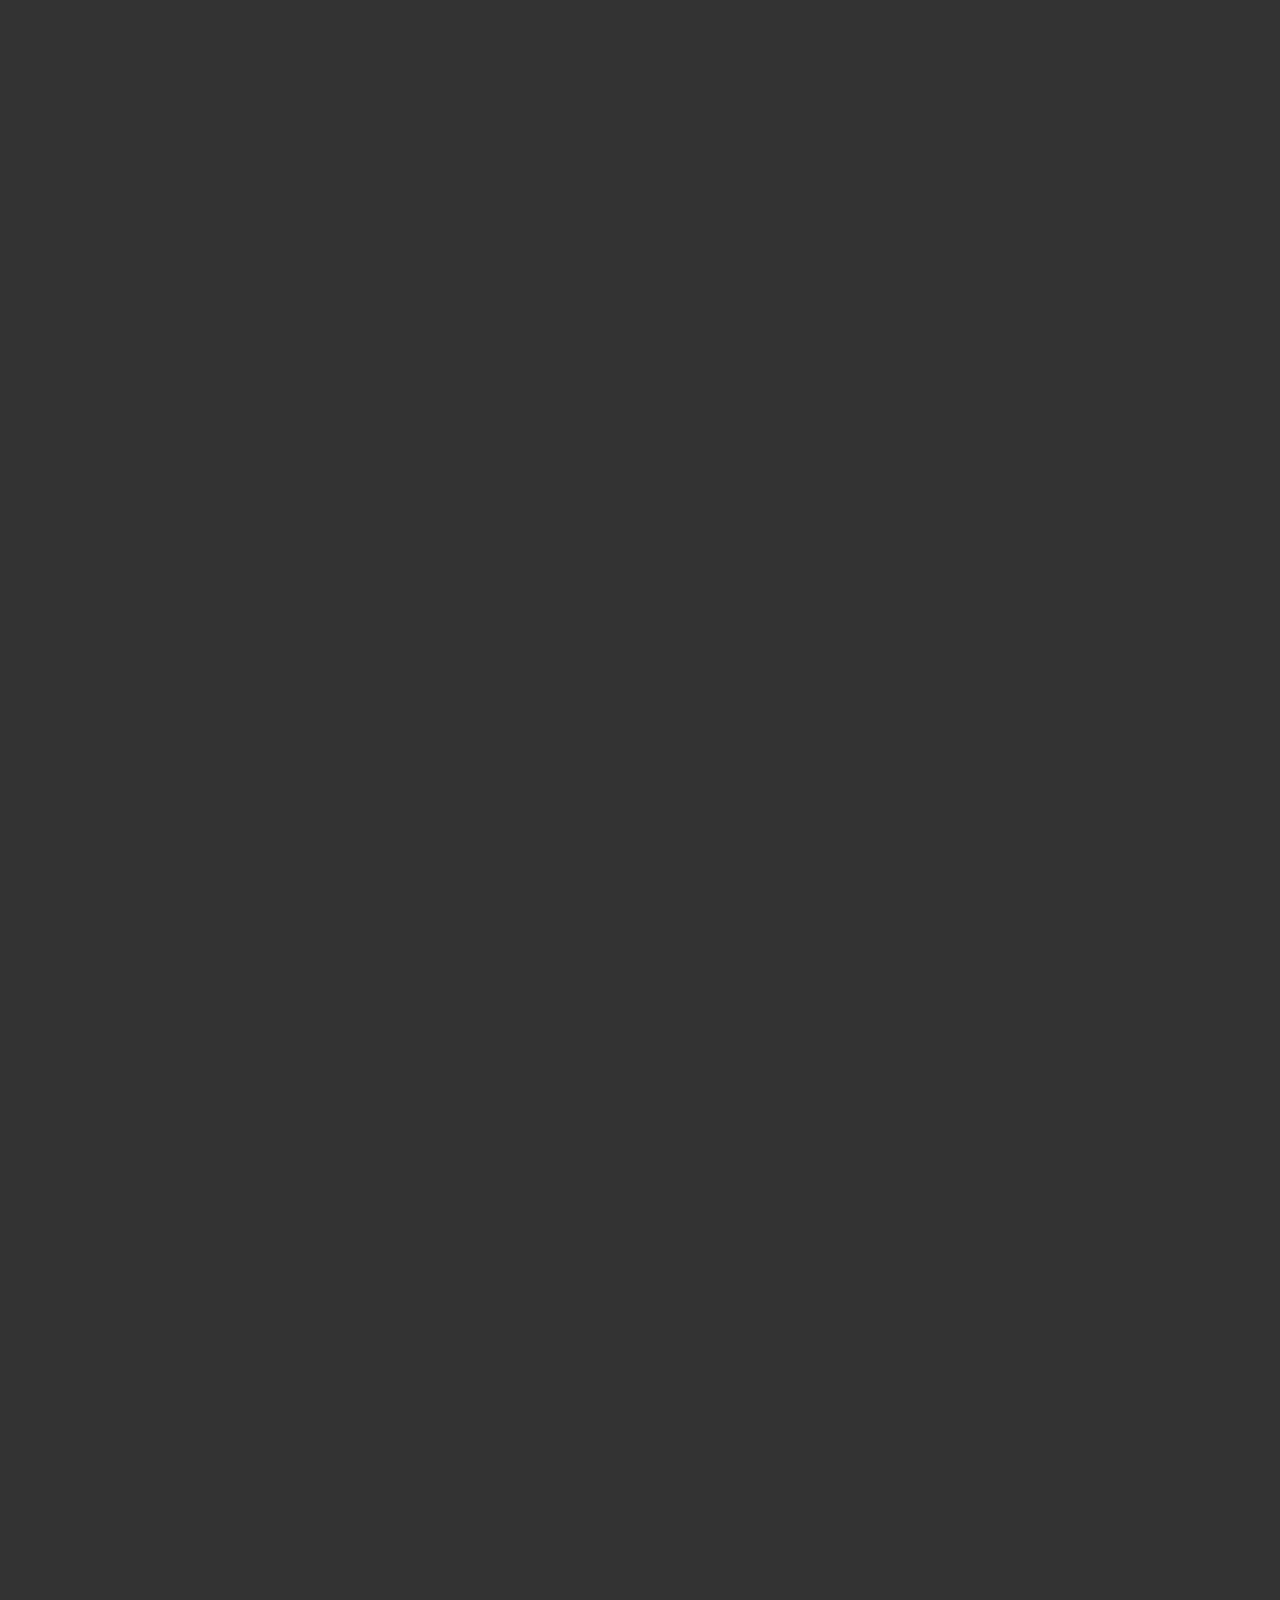
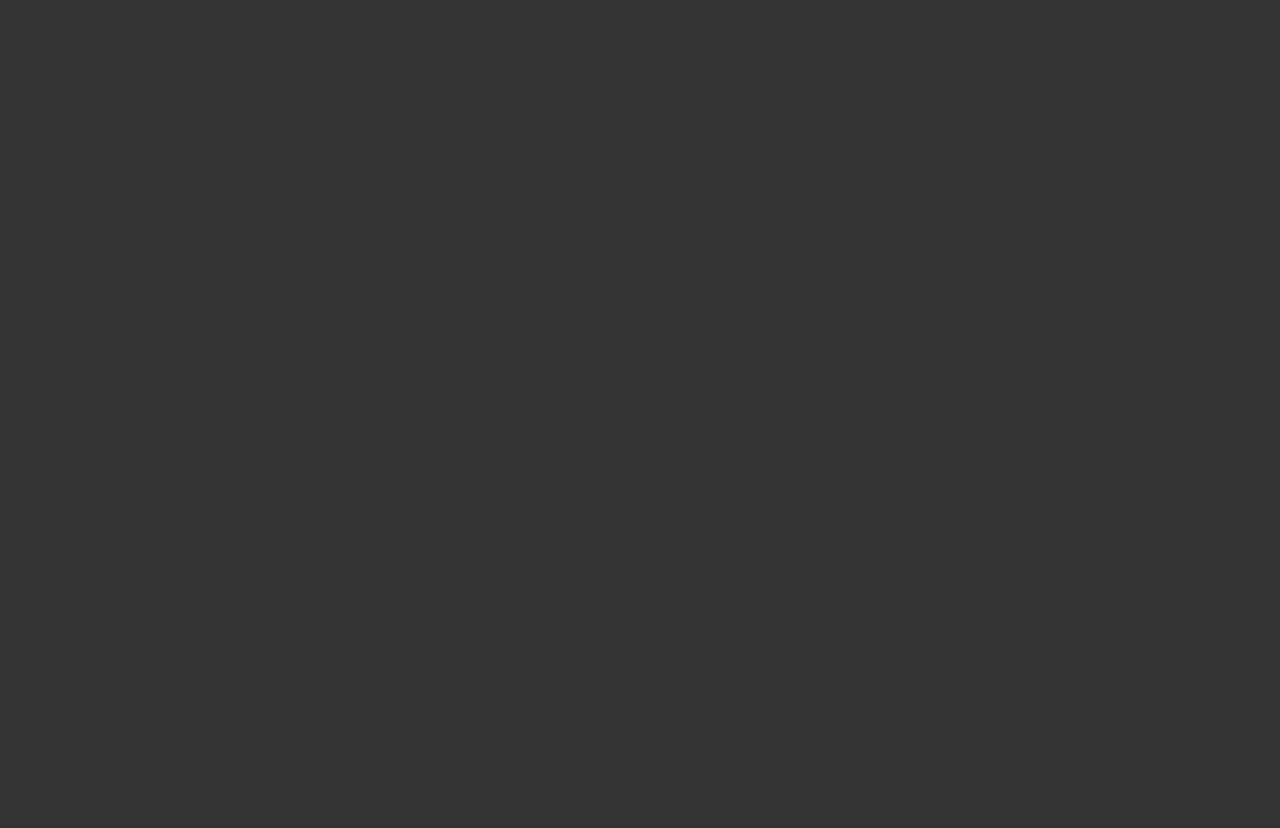
==== commit ade9dfd2: "updates" ====
--- a/index.html
+++ b/index.html
@@ -17,8 +17,8 @@
     <nav>
       <h2 class="name"><a href="index.html">GLORI</a></h2>
       <a
-        href="mailto:hi@greatlakesori.org?subject=GLORI%3A%20Great%20Lakes%20Orthopedic%20Relief%20Internationl"
-        >hi@greatlakesori.org</a
+        href="mailto:greatlakesori@yahoo.com?subject=GLORI%3A%20Great%20Lakes%20Orthopedic%20Relief%20Internationl"
+        >greatlakesori@yahoo.com</a
       >
     </nav>
     <div class="modal">
@@ -325,8 +325,8 @@
       <div class="email">
         Email us at
         <a
-          href="mailto:hi@greatlakesori.org?subject=GLORI%3A%20Great%20Lakes%20Orthopedic%20Relief%20Internationl"
-          >hi@greatlakesori.org</a
+          href="mailto:greatlakesori@yahoo.com?subject=GLORI%3A%20Great%20Lakes%20Orthopedic%20Relief%20Internationl"
+          >greatlakesori@yahoo.com</a
         >
       </div>
       <div class="attribution">
--- a/css/styles.css
+++ b/css/styles.css
@@ -673,18 +673,45 @@
   width: 100%;
   min-height: 100%;
   background-color: rgb(245, 245, 245);
+  display: grid;
+  grid-template-columns: 1fr 55ch 1fr;
 }
 
 .quote-container {
-  width: 100%;
   padding: 4em 0 4em 0;
-  display: grid;
-  /* align-items: center; */
-  grid-template-columns: 1fr 55ch 1fr;
-  row-gap: 1em;
-}
-
-.quote-carousel-para {
+
+  display: flex;
+  flex-direction: column;
+  align-content: center;
+  justify-content: center;
+  gap: 1em;
+}
+
+.quote-carousel-cell > * {
   grid-column: 2;
   margin: 0;
 }
+
+.flex {
+  display: flex;
+  justify-content: space-between;
+}
+
+@media (max-width: 650px) {
+  .quote-carousel-cell {
+    grid-template-columns: 1fr;
+  }
+
+  .quote-carousel-cell > * {
+    grid-column: 1;
+  }
+
+  .quote-container {
+    width: auto;
+    padding: 50px;
+  }
+
+  .flex {
+    flex-direction: column;
+  }
+}
